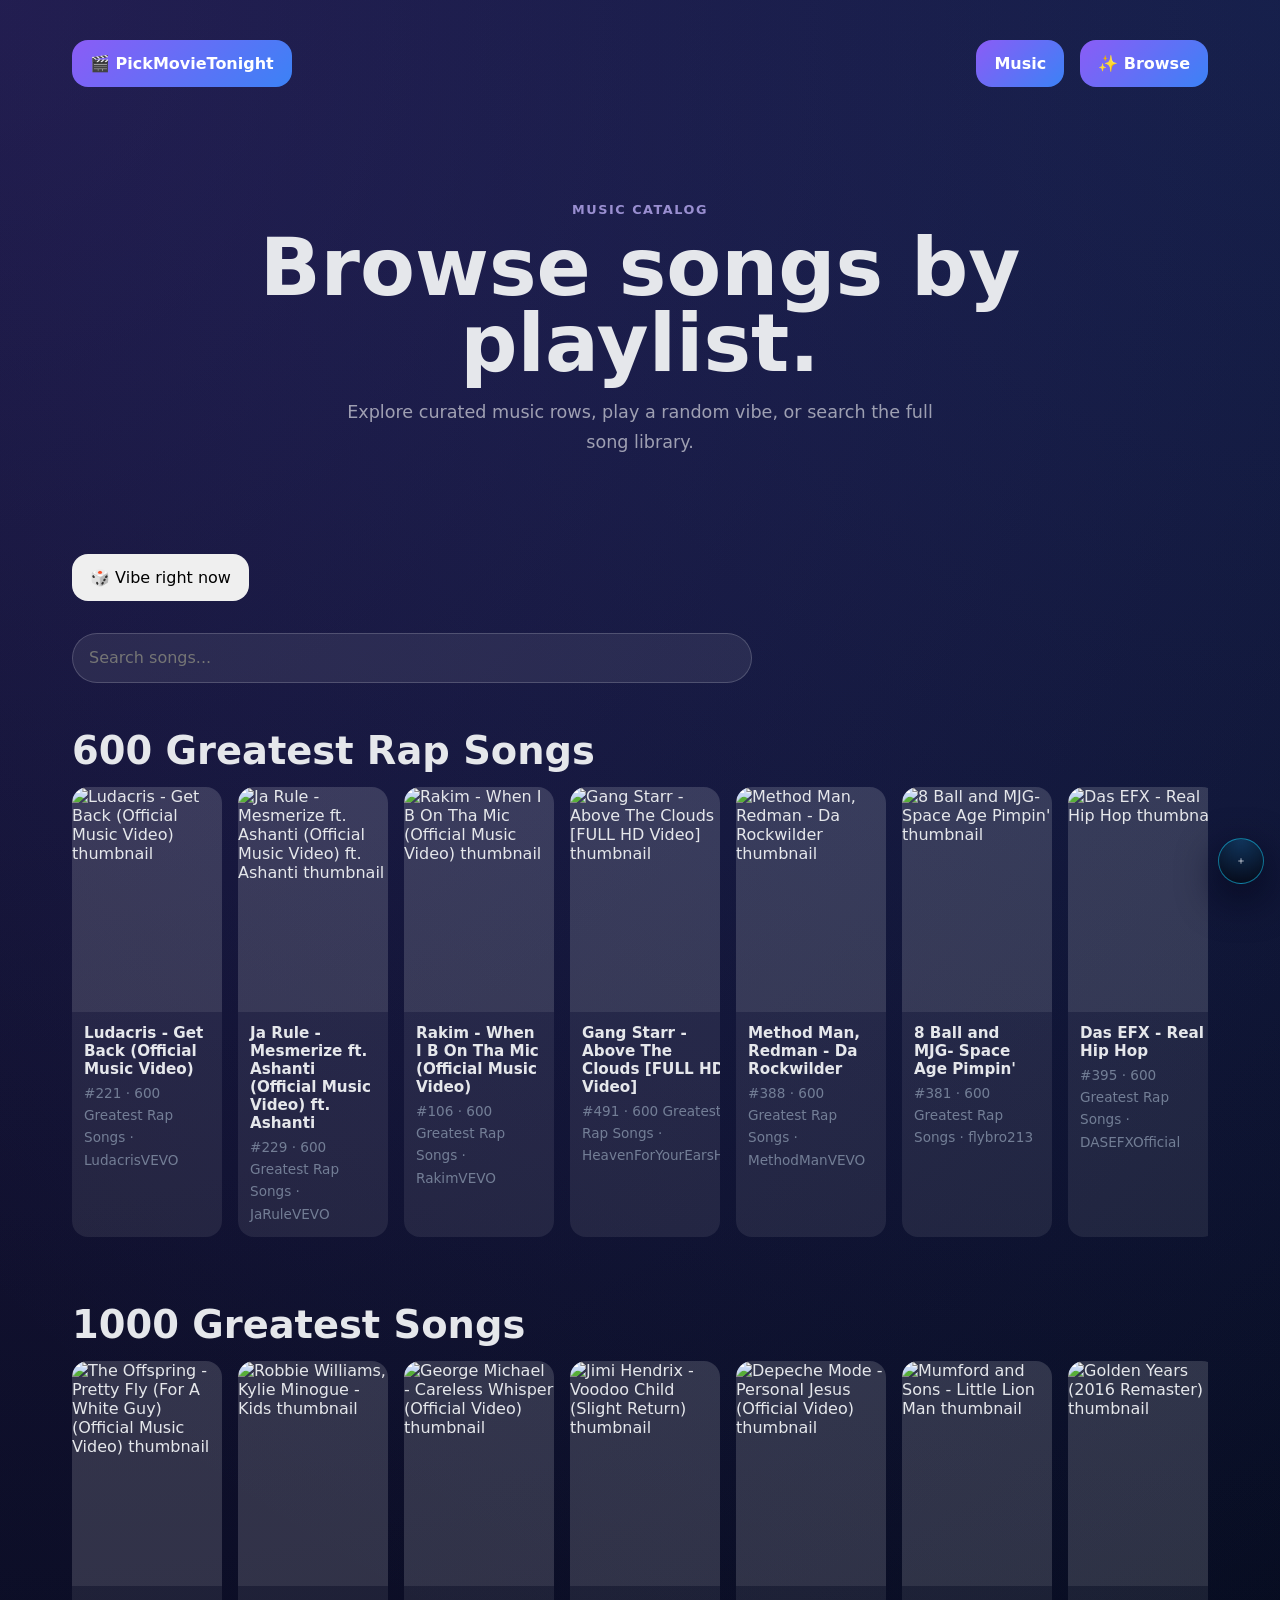
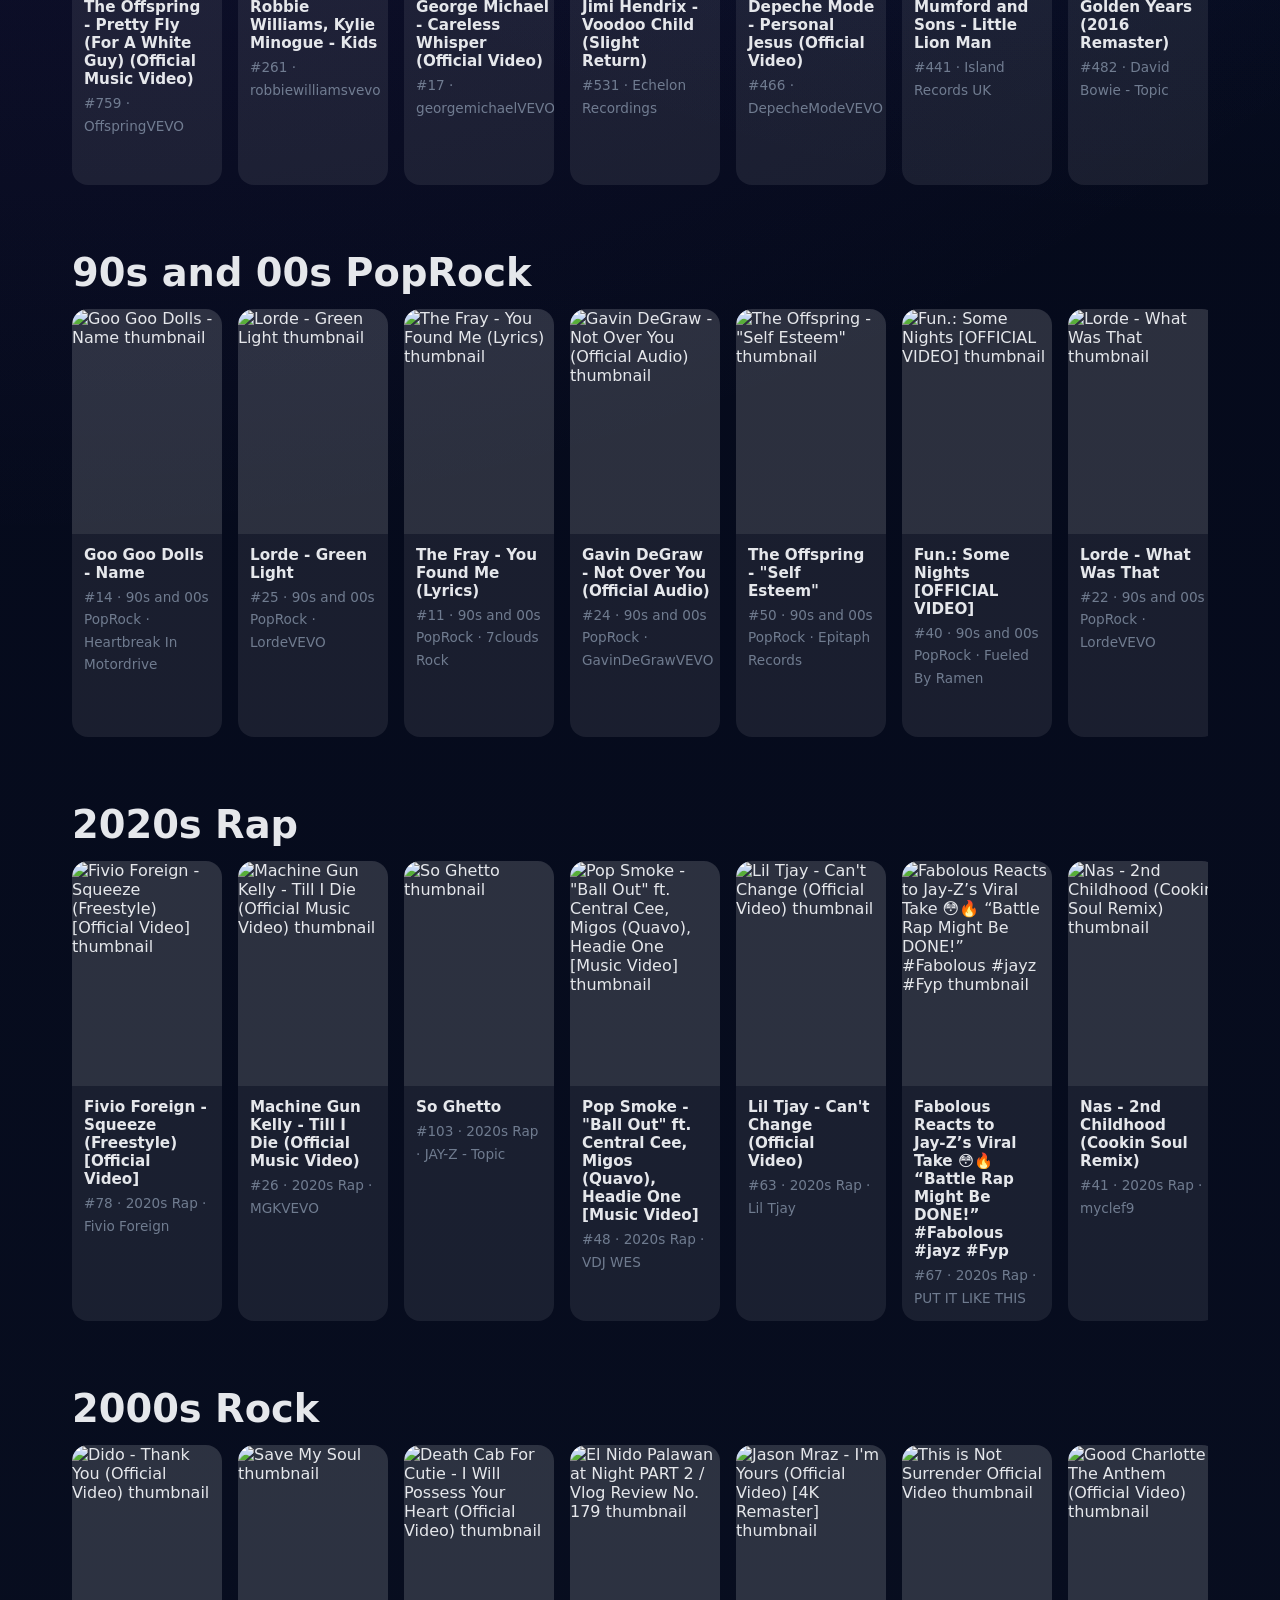
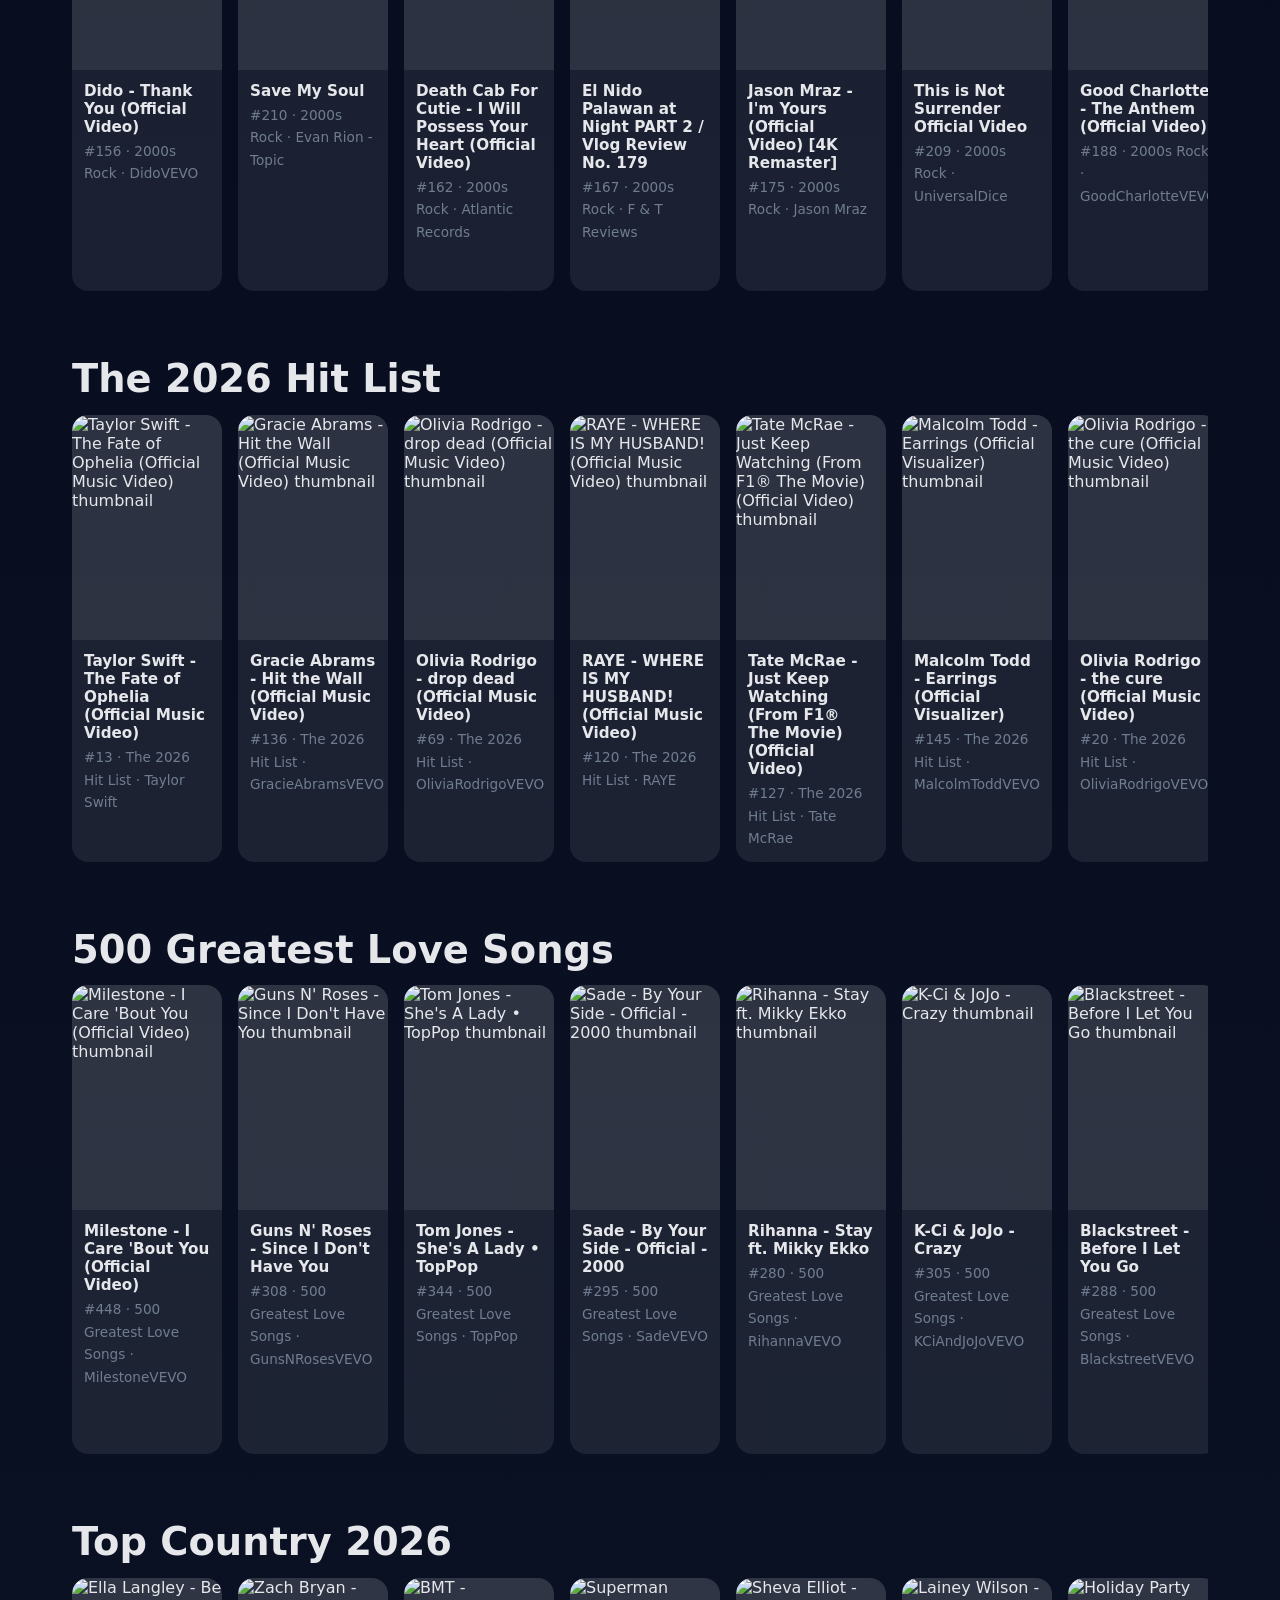
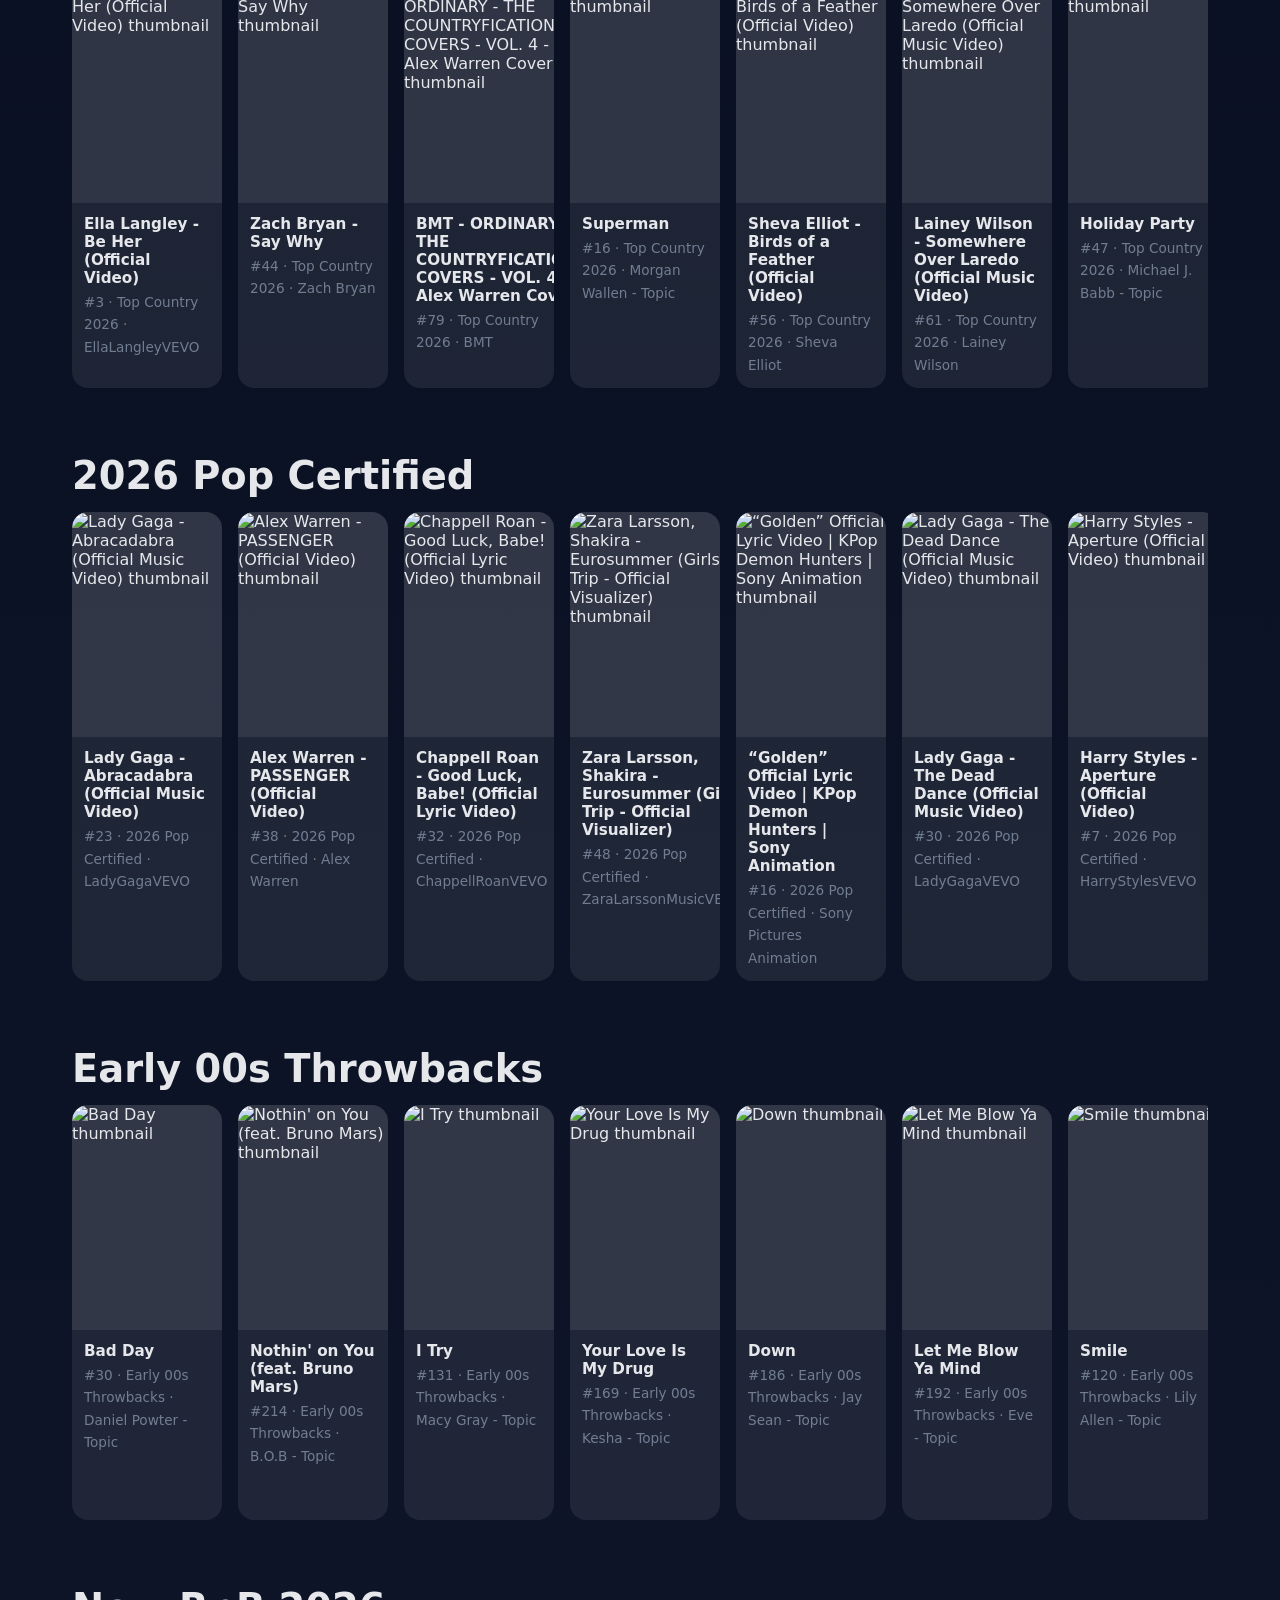
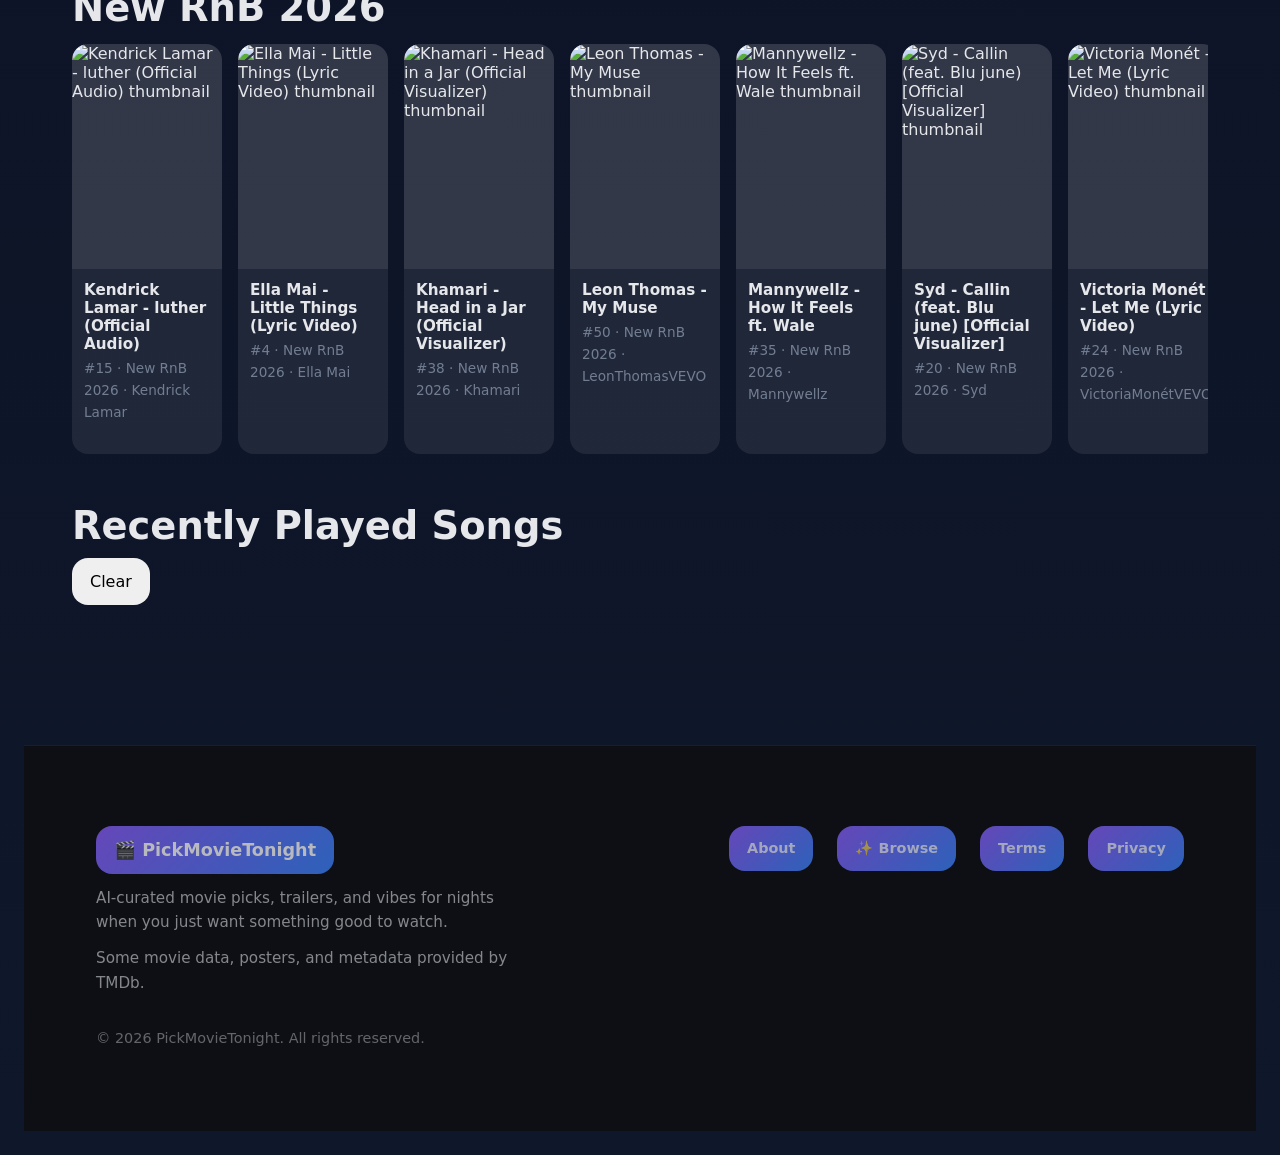
==== music/index.html @ 55b5efe6 "Add music navigation and recently played history" ====
<!DOCTYPE html>
<html lang="en">

<head>
    <!-- Google tag (gtag.js) -->
    <script async src="https://www.googletagmanager.com/gtag/js?id=G-D3JFX3KLMN"></script>
    <script>
        window.dataLayer = window.dataLayer || [];
        function gtag() { dataLayer.push(arguments); }
        gtag('js', new Date());

        gtag('config', 'G-D3JFX3KLMN');
    </script>

    <meta charset="UTF-8" />
    <meta name="viewport" content="width=device-width, initial-scale=1.0" />

    <title>Browse Songs — Pick Music Now</title>

    <meta name="description"
        content="Browse song recommendations by ranking group. Explore all-time great songs with YouTube thumbnails and instant playback.">
    <meta name="robots" content="index, follow">
    <meta name="theme-color" content="#111111">

    <link rel="stylesheet" href="theme.css?v=1.0.0">
    <link rel="stylesheet" href="browse.css?v=1.0.0">
</head>

<body class="browse-page">
    <header class="site-header">
        <a class="site-logo" href="/">🎬 PickMovieTonight</a>

        <nav class="site-nav" aria-label="Main navigation">
            <a href="/music/">Music</a>
            <a href="/browse.html" aria-current="page">✨ Browse</a>
        </nav>
    </header>

    <main>
        <section class="browse-hero">
            <p class="eyebrow">Music Catalog</p>
            <h1>Browse songs by playlist.</h1>
            <p class="hero-copy">
                Explore curated music rows, play a random vibe, or search the full song library.
            </p>
        </section>

        <section class="browse-actions">
            <button id="vibeButton" class="vibe-button" type="button">
                🎲 Vibe right now
            </button>
        </section>

        <section class="browse-search" aria-label="Search songs">
            <input type="search" id="songSearch" placeholder="Search songs..." autocomplete="off">
        </section>

        <section id="playlistSections"></section>

        <section class="song-history-section">
            <div class="section-heading">
                <h2>Recently Played Songs</h2>
                <button id="clearSongHistoryBtn" type="button">Clear</button>
            </div>

            <div id="songHistoryRow" class="song-row"></div>
        </section>

    </main>

    <footer class="site-footer">
        <div class="footer-inner">

            <div class="footer-brand">
                <a href="/" class="footer-logo">🎬 PickMovieTonight</a>

                <p class="footer-description">
                    AI-curated movie picks, trailers, and vibes for nights when
                    you just want something good to watch.
                </p>

                <p class="tmdb-attribution">
                    Some movie data, posters, and metadata provided by TMDb.
                </p>
            </div>

            <nav class="footer-nav" aria-label="Footer navigation">
                <a href="/about.html">About</a>
                <a href="/browse.html">✨ Browse</a>
                <a href="/terms.html">Terms</a>
                <a href="/privacy.html">Privacy</a>
            </nav>

            <div class="footer-meta">
                <p>&copy; 2026 PickMovieTonight. All rights reserved.</p>
            </div>

        </div>
    </footer>

    <div id="media-modal" class="media-modal" aria-hidden="true">
        <div class="media-modal-backdrop"></div>

        <div class="media-modal-dialog" role="dialog" aria-modal="true" aria-labelledby="media-modal-title">
            <button id="media-modal-close" class="media-modal-close" type="button" aria-label="Close media">
                ✕
            </button>

            <h3 id="media-modal-title" class="media-modal-title">
                <span id="media-modal-title-text">Media</span>
                <span id="media-eq" class="media-eq" aria-hidden="true">
                    <span></span>
                    <span></span>
                    <span></span>
                </span>
            </h3>

            <div class="media-modal-body">
                <iframe id="media-modal-iframe" src="" title="Media player" frameborder="0"
                    allow="accelerometer; autoplay; clipboard-write; encrypted-media; gyroscope; picture-in-picture; web-share"
                    allowfullscreen>
                </iframe>
            </div>
        </div>
    </div>

    <script src="items.js?v=1.0.0" defer></script>
    <script src="music.js?v=1.0.0" defer></script>
    <script src="browse.js?v=1.0.0" defer></script>
    <script src="pr-mini-player-yt.js?v=1.0.0" defer></script>
</body>

</html>
---- music/theme.css ----
:root {
    --bg-1: #020617;
    --bg-2: #0f172a;
    --panel: rgba(15, 23, 42, 0.82);
    --panel-2: rgba(30, 41, 59, 0.72);
    --text: #e5e7eb;
    --muted: #94a3b8;
    --line: rgba(255, 255, 255, 0.08);
    --accent: #8b5cf6;
    --accent-2: #3b82f6;
    --good: #22c55e;
    --shadow: 0 24px 70px rgba(0, 0, 0, 0.35);
}

* {
    box-sizing: border-box;
}

body {
    margin: 0;
    min-height: 100vh;
    font-family: Inter, system-ui, -apple-system, BlinkMacSystemFont, "Segoe UI", sans-serif;
    color: var(--text);
    background:
        radial-gradient(circle at top left, rgba(139, 92, 246, 0.22), transparent 28%),
        radial-gradient(circle at top right, rgba(59, 130, 246, 0.16), transparent 24%),
        linear-gradient(180deg, var(--bg-1) 0%, var(--bg-2) 100%);
    display: flex;
    align-items: center;
    justify-content: center;
    padding: 24px;
}

/* Accessible keyboard focus ring */
:focus-visible {
    outline: 3px solid #8b5cf6;
    outline-offset: 3px;
    border-radius: 12px;
}

/* Slightly stronger focus for buttons/interactive elements */
button:focus-visible,
a:focus-visible,
.choice-card:focus-visible {
    box-shadow:
        0 0 0 3px rgba(139, 92, 246, 0.35),
        0 0 0 6px rgba(59, 130, 246, 0.18);
}

.site-header {
    display: flex;
    align-items: center;
    justify-content: space-between;
    padding: 1rem clamp(1rem, 4vw, 3rem);
}

.site-header {
    width: 100%;
    display: flex;
    align-items: center;
    justify-content: space-between;
}

.site-logo {
    font-weight: 800;
    text-decoration: none;
}

.site-nav {
    display: flex;
    gap: 1rem;
}

.site-nav a {
    text-decoration: none;
}

@media (max-width: 640px) {

    .site-nav a[href="/"],
    .site-nav a[href="index.html"] {
        display: none;
    }

    .site-header {
        gap: 1rem;
    }

    .site-logo {
        font-size: 1rem;
    }

    .site-nav {
        gap: 0.75rem;
    }
}

.site-footer {
    padding: 2rem clamp(1rem, 4vw, 3rem);
    opacity: 0.7;
    font-size: 0.9rem;
}

.app {
    width: 100%;
    max-width: 980px;
    border-radius: 30px;
    overflow: hidden;
    background: var(--panel);
    border: 1px solid var(--line);
    backdrop-filter: blur(18px);
    box-shadow: var(--shadow);
}

.topbar {
    display: flex;
    align-items: center;
    justify-content: space-between;
    gap: 18px;
    padding: 18px 22px;
    border-bottom: 1px solid var(--line);
}

.brand {
    display: flex;
    align-items: center;
    gap: 12px;
}

.logo {
    width: 42px;
    height: 42px;
    border-radius: 14px;
    display: grid;
    place-items: center;
    background: linear-gradient(135deg, var(--accent), var(--accent-2));
    font-size: 20px;
}

.brand h1 {
    margin: 0;
    font-size: 1.1rem;
    line-height: 1.1;
}

.brand p {
    margin: 4px 0 0;
    color: var(--muted);
    font-size: 0.9rem;
}

.progress-wrap {
    width: 320px;
    max-width: 100%;
}

.progress-meta {
    display: flex;
    justify-content: space-between;
    gap: 12px;
    font-size: 0.86rem;
    color: var(--muted);
    margin-bottom: 8px;
}

.progress {
    height: 10px;
    border-radius: 999px;
    background: rgba(255, 255, 255, 0.07);
    overflow: hidden;
}

.progress-bar {
    height: 100%;
    width: 0%;
    background: linear-gradient(90deg, var(--accent), var(--accent-2));
    transition: width 180ms ease;
}

.content {
    padding: 28px 22px 24px;
}

.screen {
    display: none;
}

.screen.active {
    display: block;
}

.eyebrow {
    font-size: 0.76rem;
    letter-spacing: 0.12em;
    text-transform: uppercase;
    color: #c4b5fd;
    font-weight: 800;
    margin-bottom: 10px;
}

h2 {
    margin: 0 0 12px;
    font-size: clamp(1.75rem, 3vw, 2.8rem);
    line-height: 1.04;
}

.lead {
    margin: 0;
    max-width: 58ch;
    color: var(--muted);
    line-height: 1.65;
    font-size: 1rem;
}

.actions,
.question-actions,
.result-actions {
    display: flex;
    flex-wrap: wrap;
    gap: 12px;
    margin-top: 24px;
}

button {
    font: inherit;
    border: 0;
    border-radius: 16px;
    padding: 14px 18px;
    cursor: pointer;
    transition: transform 0.14s ease, opacity 0.14s ease, background 0.14s ease;
}

button:hover {
    transform: translateY(-1px);
}

button:active {
    transform: translateY(0);
}

.btn-primary {
    background: linear-gradient(135deg, var(--accent), var(--accent-2));
    color: white;
    font-weight: 800;
}

.btn-secondary {
    background: rgba(255, 255, 255, 0.06);
    color: var(--text);
    border: 1px solid var(--line);
}

.question-shell,
.result-card,
.backup-panel,
.mini-card {
    background: linear-gradient(180deg, rgba(255, 255, 255, 0.045), rgba(255, 255, 255, 0.025));
    border: 1px solid var(--line);
    border-radius: 26px;
}

.question-shell {
    padding: 22px;
}

.question-meta {
    color: var(--muted);
    font-size: 0.92rem;
    margin-bottom: 8px;
}

.question-title {
    margin: 0 0 18px;
    font-size: clamp(1.55rem, 2.8vw, 2.2rem);
    line-height: 1.12;
    max-width: 16ch;
}

.choice-grid {
    display: grid;
    grid-template-columns: repeat(2, minmax(0, 1fr));
    gap: 16px;
}

.choice-card {
    min-height: 240px;
    padding: 22px;
    border-radius: 24px;
    border: 1px solid rgba(255, 255, 255, 0.08);
    background: linear-gradient(180deg, rgba(255, 255, 255, 0.055), rgba(255, 255, 255, 0.025));
    color: var(--text);
    text-align: left;
    position: relative;
    overflow: hidden;
}

.choice-card::before {
    content: "";
    position: absolute;
    inset: 0;
    opacity: 0;
    transition: opacity 160ms ease;
    background: linear-gradient(135deg, rgba(139, 92, 246, 0.14), rgba(59, 130, 246, 0.08));
}

.choice-card:hover::before {
    opacity: 1;
}

.choice-card>* {
    position: relative;
    z-index: 1;
}

.choice-label {
    font-size: 0.84rem;
    text-transform: uppercase;
    letter-spacing: 0.12em;
    color: #cbd5e1;
    margin-bottom: 16px;
    font-weight: 800;
}

.choice-title {
    font-size: clamp(1.35rem, 2.4vw, 1.95rem);
    line-height: 1.05;
    margin: 0 0 12px;
    max-width: 12ch;
}

.choice-text {
    color: var(--muted);
    line-height: 1.6;
    margin: 0;
    max-width: 28ch;
}

.choice-hint {
    margin-top: 18px;
    display: inline-flex;
    padding: 8px 11px;
    border-radius: 999px;
    background: rgba(255, 255, 255, 0.06);
    color: #dbeafe;
    border: 1px solid rgba(255, 255, 255, 0.08);
    font-size: 0.86rem;
}

.result-layout {
    display: grid;
    grid-template-columns: 1.3fr 0.7fr;
    gap: 18px;
    margin-top: 20px;
}

.result-card {
    padding: 22px;
}

.result-kicker {
    color: #86efac;
    font-size: 0.78rem;
    font-weight: 800;
    text-transform: uppercase;
    letter-spacing: 0.12em;
    margin-bottom: 8px;
}

.result-title {
    margin: 0 0 10px;
    font-size: clamp(1.8rem, 3.3vw, 2.7rem);
    line-height: 1.04;
}

.pills,
.why-list {
    display: flex;
    flex-wrap: wrap;
    gap: 10px;
}

.pill {
    display: inline-flex;
    align-items: center;
    padding: 9px 12px;
    border-radius: 999px;
    border: 1px solid var(--line);
    background: rgba(255, 255, 255, 0.055);
    color: var(--text);
    font-size: 0.9rem;
}

.result-description {
    margin: 16px 0 0;
    color: var(--muted);
    line-height: 1.65;
}

.section-title {
    margin: 18px 0 10px;
    font-size: 0.98rem;
}

.why-item {
    display: inline-flex;
    align-items: center;
    padding: 8px 11px;
    border-radius: 12px;
    background: rgba(34, 197, 94, 0.08);
    border: 1px solid rgba(34, 197, 94, 0.24);
    color: #bbf7d0;
    font-size: 0.9rem;
}

.backup-panel {
    padding: 18px;
}

.backup-list {
    display: grid;
    gap: 12px;
}

.mini-card {
    padding: 14px 14px 13px;
}

.mini-card h4 {
    margin: 0 0 6px;
    font-size: 1rem;
}

.mini-card p {
    margin: 0;
    color: var(--muted);
    line-height: 1.55;
    font-size: 0.92rem;
}

.small-note {
    margin-top: 12px;
    color: var(--muted);
    font-size: 0.9rem;
    line-height: 1.55;
}

.reveal {
    display: grid;
    place-items: center;
    min-height: 320px;
    text-align: center;
}

.reveal-card {
    width: 100%;
    max-width: 540px;
    padding: 34px 24px;
    border-radius: 28px;
    border: 1px solid var(--line);
    background: linear-gradient(180deg, rgba(255, 255, 255, 0.05), rgba(255, 255, 255, 0.025));
}

.spinner {
    width: 58px;
    height: 58px;
    border-radius: 50%;
    margin: 0 auto 20px;
    border: 4px solid rgba(255, 255, 255, 0.08);
    border-top-color: #c4b5fd;
    animation: spin 0.9s linear infinite;
}

@keyframes spin {
    to {
        transform: rotate(360deg);
    }
}

@media (max-width: 820px) {
    .topbar {
        flex-direction: column;
        align-items: stretch;
    }

    .choice-grid,
    .result-layout {
        grid-template-columns: 1fr;
    }

    .choice-card {
        min-height: 200px;
    }
}

.media-modal {
    position: fixed;
    inset: 0;
    display: none;
    z-index: 9999;
}

.media-modal.is-open {
    display: block;
}

.media-modal-backdrop {
    position: absolute;
    inset: 0;
    background: rgba(0, 0, 0, 0.78);
    backdrop-filter: blur(3px);
}

.media-modal-dialog {
    position: relative;
    width: min(960px, calc(100vw - 32px));
    margin: 5vh auto 0;
    z-index: 2;
}

.media-modal-body {
    position: relative;
    width: 100%;
    aspect-ratio: 16 / 9;
    background: #000;
    border-radius: 18px;
    overflow: hidden;
    box-shadow: 0 20px 60px rgba(0, 0, 0, 0.45);
}

.media-modal-body iframe {
    width: 100%;
    height: 100%;
    display: block;
}

.media-modal-close {
    position: absolute;
    top: -14px;
    right: -14px;
    width: 42px;
    height: 42px;

    display: flex;
    align-items: center;
    justify-content: center;

    border: 0;
    border-radius: 999px;
    background: #fff;
    color: #111;

    font-size: 16px;
    font-weight: 600;
    line-height: 1;

    cursor: pointer;
    z-index: 3;

    box-shadow: 0 8px 24px rgba(0, 0, 0, 0.25);
}

.media-modal-close:hover {
    transform: scale(1.05);
}

body.modal-open {
    overflow: hidden;
}

#watch-trailer-btn,
#listen-score-btn {
    border: 0;
    border-radius: 999px;
    padding: 10px 16px;
    cursor: pointer;
    font-weight: 600;
}

.media-modal-title {
    color: white;
    margin: 0 0 12px 0;
    display: flex;
    align-items: center;
    gap: 10px;
}

.media-eq {
    display: none;
    align-items: end;
    gap: 3px;
    height: 16px;
}

.media-eq span {
    display: block;
    width: 4px;
    border-radius: 999px;
    background: #fff;
    transform-origin: bottom;
    animation: eqBounce 0.9s infinite ease-in-out;
}

.media-eq span:nth-child(1) {
    height: 8px;
    animation-delay: 0s;
}

.media-eq span:nth-child(2) {
    height: 14px;
    animation-delay: 0.15s;
}

.media-eq span:nth-child(3) {
    height: 10px;
    animation-delay: 0.3s;
}

.media-eq.is-active {
    display: inline-flex;
}

@keyframes eqBounce {

    0%,
    100% {
        transform: scaleY(0.45);
        opacity: 0.7;
    }

    50% {
        transform: scaleY(1.1);
        opacity: 1;
    }
}

.media-modal-dialog.is-score {
    width: min(1200px, calc(100vw - 32px));
    margin-top: 4vh;
}

.media-modal-body.is-score {
    aspect-ratio: auto;
    height: min(78vh, 760px);
}


/* Trailer button */
.trailer-btn {
    position: relative;
    display: inline-flex;
    align-items: center;
    gap: 10px;

    padding: 14px 24px;
    border-radius: 14px;

    background: #ffffff;
    color: #111111;

    font-weight: 700;
    text-decoration: none;

    transition:
        transform 0.2s ease,
        box-shadow 0.2s ease,
        background 0.2s ease;

    box-shadow:
        0 0 0 rgba(255, 255, 255, 0),
        0 0 24px rgba(255, 255, 255, 0.08);

    overflow: hidden;
}

/* Soft glow pulse */
.trailer-btn::before {
    content: "";

    position: absolute;
    inset: -2px;

    border-radius: inherit;

    background: radial-gradient(circle,
            rgba(255, 255, 255, 0.28) 0%,
            rgba(255, 255, 255, 0.08) 45%,
            transparent 75%);

    opacity: 0.7;
    z-index: -1;

    animation: trailerGlow 3s ease-in-out infinite;
}

/* Gentle shimmer sweep */
.trailer-btn::after {
    content: "";

    position: absolute;
    top: 0;
    left: -120%;

    width: 60%;
    height: 100%;

    background: linear-gradient(120deg,
            transparent,
            rgba(255, 255, 255, 0.25),
            transparent);

    transform: skewX(-20deg);

    animation: trailerShimmer 4.5s infinite;
}

/* Hover interaction */
.trailer-btn:hover {
    transform: translateY(-2px) scale(1.02);

    box-shadow:
        0 0 18px rgba(255, 255, 255, 0.18),
        0 0 42px rgba(255, 255, 255, 0.10);
}

/* Keyboard accessibility */
.trailer-btn:focus-visible {
    outline: 2px solid rgba(255, 255, 255, 0.9);
    outline-offset: 4px;
}

@keyframes trailerGlow {

    0%,
    100% {
        opacity: 0.45;
        transform: scale(1);
    }

    50% {
        opacity: 0.9;
        transform: scale(1.03);
    }
}

@keyframes trailerShimmer {
    0% {
        left: -120%;
    }

    100% {
        left: 160%;
    }
}

/* Instant Pick button */
.instant-pick-btn {
    position: relative;
    overflow: hidden;

    transition:
        transform 0.2s ease,
        box-shadow 0.2s ease,
        background 0.2s ease;

    box-shadow:
        0 0 12px rgba(255, 255, 255, 0.04);
}

/* Very subtle shimmer */
.instant-pick-btn::after {
    content: "";

    position: absolute;
    top: 0;
    left: -140%;

    width: 50%;
    height: 100%;

    background: linear-gradient(120deg,
            transparent,
            rgba(255, 255, 255, 0.12),
            transparent);

    transform: skewX(-20deg);

    animation: instantPickShimmer 7s linear infinite;
}

/* Soft hover lift */
.instant-pick-btn:hover {
    transform: translateY(-1px);

    box-shadow:
        0 0 18px rgba(255, 255, 255, 0.08);
}

@keyframes instantPickShimmer {
    0% {
        left: -140%;
    }

    100% {
        left: 180%;
    }
}


/* =========
   ERROR PAGES
========= */


.card {
    width: 100%;
    max-width: 720px;
    border-radius: 30px;
    padding: 34px 28px;
    background: var(--panel);
    border: 1px solid var(--line);
    backdrop-filter: blur(18px);
    box-shadow: var(--shadow);
    text-align: center;
}

.logo {
    width: 58px;
    height: 58px;
    margin: 0 auto 18px;
    border-radius: 18px;
    display: grid;
    place-items: center;
    background: linear-gradient(135deg, var(--accent), var(--accent-2));
    font-size: 28px;
}

.eyebrow {
    font-size: 0.76rem;
    letter-spacing: 0.12em;
    text-transform: uppercase;
    color: #c4b5fd;
    font-weight: 800;
    margin-bottom: 10px;
}

h1 {
    margin: 0 0 12px;
    font-size: clamp(2rem, 5vw, 3.4rem);
    line-height: 1.04;
}

p {
    margin: 0 auto;
    max-width: 52ch;
    color: var(--muted);
    line-height: 1.65;
    font-size: 1rem;
}

.actions {
    margin-top: 24px;
}

a {
    display: inline-flex;
    align-items: center;
    justify-content: center;
    text-decoration: none;
    border-radius: 16px;
    padding: 14px 18px;
    background: linear-gradient(135deg, var(--accent), var(--accent-2));
    color: white;
    font-weight: 800;
    transition: transform 0.14s ease;
}

a:hover {
    transform: translateY(-1px);
}

/* =========================
   Home
========================= */

body.home-page {
    display: block;
}

body.home-page main {
    max-width: 1200px;
    margin: 0 auto;
}

body.home-page main {
    max-width: 1200px;
    margin: 0 auto;
    /* padding-top: clamp(2rem, 6vh, 5rem); */
}

.home-picks,
.media-history-section {
    width: min(100%, 1100px);
    margin: 2rem auto 0;
    padding: 0 1rem 3rem;
}

.home-picks-header {
    display: flex;
    align-items: end;
    justify-content: space-between;
    gap: 1rem;
    margin-bottom: 1rem;
}

.home-picks-header h2 {
    margin: 0.25rem 0;
}

.home-picks-header p {
    margin: 0;
    opacity: 0.75;
}

.section-link {
    white-space: nowrap;
    text-decoration: none;
    font-weight: 700;
}

.home-picks-row {
    display: grid;
    grid-template-columns: repeat(6, minmax(0, 1fr));
    gap: 1rem;
}

.home-picks-row {
    display: grid;
    grid-template-columns: repeat(6, minmax(0, 1fr));
    gap: 1rem;
    width: 100%;
}

.home-picks-row .item-card {
    max-width: 180px;
}

.home-picks-row .item-card img {
    aspect-ratio: 2 / 3;
    object-fit: cover;
}

.home-picks-row {
    justify-content: center;
}

@media (max-width: 900px) {
    .home-picks-row {
        grid-auto-flow: column;
        grid-auto-columns: minmax(150px, 180px);
        grid-template-columns: none;
        overflow-x: auto;
        padding-bottom: 0.75rem;
    }

    .home-picks-header {
        align-items: start;
        flex-direction: column;
    }
}

/* =========================
   Movie Posters
========================= */

.item-row,
.song-row {
    display: grid;
    grid-auto-flow: column;
    grid-auto-columns: minmax(150px, 190px);
    gap: 1rem;
    overflow-x: auto;
    overflow-y: hidden;
    padding-bottom: 0.75rem;
    scroll-snap-type: x mandatory;
    max-width: 100%;
}

small.item-card-source {
    color: black;
}

.section-heading {
    margin-bottom: 1rem;
}

.item-card-button {
    width: 100%;
}

.item-card img {
    width: 100%;
    height: auto;
    display: block;
}

/* =========================
   Top nav
========================= */

.site-header a {
    white-space: nowrap;
}

.site-header {
    display: flex;
    align-items: center;
    justify-content: space-between;
    gap: 0.75rem;
}

.site-logo,
.site-nav a {
    white-space: nowrap;
}

@media (max-width: 480px) {
    .site-header {
        gap: 0.5rem;
        padding-left: 1rem;
        padding-right: 1rem;
    }

    .site-logo {
        font-size: 0.95rem;
    }

    .site-nav {
        gap: 0.5rem;
    }

    .site-nav a {
        font-size: 0.9rem;
        padding-left: 0.5rem;
        padding-right: 0.825rem;
    }
}

/* =========================
   Footer
========================= */

.site-footer {
    margin-top: 5rem;
    border-top: 1px solid rgba(255, 255, 255, 0.08);
    background: #0d0d0d;
}

.footer-inner {
    max-width: 1200px;
    margin: 0 auto;
    padding: 3rem 1.5rem;
    display: flex;
    flex-wrap: wrap;
    gap: 2rem;
    justify-content: space-between;
    align-items: flex-start;
}

.footer-brand {
    max-width: 420px;
}

.footer-logo {
    display: inline-block;
    margin-bottom: 0.75rem;
    font-size: 1.1rem;
    font-weight: 700;
    color: #ffffff;
    text-decoration: none;
}

.footer-brand p {
    color: rgba(255, 255, 255, 0.7);
    line-height: 1.6;
    font-size: 0.95rem;
}

.footer-nav {
    display: flex;
    flex-wrap: wrap;
    gap: 1rem 1.5rem;
}

.footer-nav a {
    color: rgba(255, 255, 255, 0.82);
    text-decoration: none;
    transition: opacity 0.2s ease;
}

.footer-nav a:hover {
    opacity: 0.7;
}

.footer-meta p {
    color: rgba(255, 255, 255, 0.5);
    font-size: 0.9rem;
}

/* Mobile */
@media (max-width: 768px) {
    .footer-inner {
        flex-direction: column;
        align-items: flex-start;
    }

    .footer-nav {
        gap: 0.85rem 1.25rem;
    }
}

.tmdb-attribution {
    margin-top: 0.75rem;
    font-size: 0.82rem;
    color: rgba(255, 255, 255, 0.45);
}

/* =========================
   About Page
========================= */

body.about-page {
    display: block;
}

.about-hero {
    text-align: center;
    margin-bottom: 4rem;
}

.about-hero .eyebrow {
    margin-bottom: 0.75rem;
    color: rgba(255, 255, 255, 0.62);
    font-size: 0.85rem;
    text-transform: uppercase;
    letter-spacing: 0.14em;
}

.about-hero h1 {
    max-width: 760px;
    margin: 0 auto 1.25rem;
    font-size: clamp(2.3rem, 6vw, 4.5rem);
    line-height: 0.98;
    letter-spacing: -0.06em;
}

.hero-copy {
    max-width: 680px;
    margin: 0 auto;
    color: rgba(255, 255, 255, 0.72);
    font-size: 1.08rem;
    line-height: 1.7;
}

.about-section {
    margin-bottom: 3rem;
    padding: 2rem;
    border: 1px solid rgba(255, 255, 255, 0.08);
    border-radius: 24px;
    background: rgba(255, 255, 255, 0.035);
}

.about-section h2,
.about-cta h2 {
    margin-bottom: 1rem;
    font-size: clamp(1.5rem, 3vw, 2rem);
    letter-spacing: -0.03em;
}

.about-section p,
.about-cta p {
    color: rgba(255, 255, 255, 0.72);
    line-height: 1.75;
}

.about-section p+p {
    margin-top: 1rem;
}

.about-cta {
    margin: 4rem 0 1rem;
    padding: 2.5rem;
    text-align: center;
    border-radius: 28px;
    background:
        radial-gradient(circle at top left, rgba(255, 255, 255, 0.1), transparent 35%),
        rgba(255, 255, 255, 0.045);
    border: 1px solid rgba(255, 255, 255, 0.09);
}

.about-actions {
    margin-top: 1.75rem;
    display: flex;
    justify-content: center;
    gap: 1rem;
    flex-wrap: wrap;
}

.button-primary,
.button-secondary {
    display: inline-flex;
    align-items: center;
    justify-content: center;
    min-height: 44px;
    padding: 0 1.15rem;
    border-radius: 999px;
    font-weight: 700;
    text-decoration: none;
}

.button-primary {
    background: #ffffff;
    color: #111111;
}

.button-secondary {
    color: #ffffff;
    border: 1px solid rgba(255, 255, 255, 0.18);
    background: rgba(255, 255, 255, 0.06);
}

@media (max-width: 640px) {
    .about-main {
        padding-top: 3.5rem;
    }

    .about-section,
    .about-cta {
        padding: 1.5rem;
    }

    .about-actions {
        flex-direction: column;
    }

    .button-primary,
    .button-secondary {
        width: 100%;
    }
}

.about-main {
    max-width: 900px;
    margin: 0 auto;
    padding: 5rem 1.5rem 0;
}

.about-page {
    background:
        radial-gradient(circle at top, rgba(255, 255, 255, 0.06), transparent 35%),
        #111111;
    color: #ffffff;
}

/* =========================
   Terms Page
========================= */

.legal-page {
    min-height: 70vh;
    display: block;
    justify-content: center;
}

.legal-card {
    width: min(760px, 100%);
    margin: 0 auto;
    padding: 2rem;
    border-radius: 24px;
    background: rgba(255, 255, 255, 0.06);
    border: 1px solid rgba(255, 255, 255, 0.12);
}

.legal-card {
    width: min(760px, 100%);
    padding: 2rem;
    border-radius: 24px;
    background: rgba(255, 255, 255, 0.06);
    border: 1px solid rgba(255, 255, 255, 0.12);
}

.legal-card h1 {
    margin-bottom: 1rem;
}

.legal-card h2 {
    margin-top: 2rem;
}

.legal-card p {
    line-height: 1.7;
}
---- music/browse.css ----
*,
*::before,
*::after {
    box-sizing: border-box;
}

html,
body {
    width: 100%;
    max-width: 100%;
    overflow-x: hidden;
}

body {
    margin: 0;
}

main {
    width: 100%;
    overflow-x: hidden;
}

.browse-hero {
    padding: clamp(2rem, 7vw, 5rem) clamp(1rem, 4vw, 3rem);
    max-width: 900px;
}

.eyebrow {
    text-transform: uppercase;
    letter-spacing: 0.12em;
    font-size: 0.8rem;
    opacity: 0.75;
}

.browse-hero h1 {
    font-size: clamp(2.3rem, 7vw, 5rem);
    line-height: 0.95;
    margin: 0.5rem 0 1rem;
}

.hero-copy {
    max-width: 620px;
    font-size: 1.1rem;
    opacity: 0.8;
}

.browse-actions,
.song-history-section,
.browse-search {
    padding: 0 clamp(1rem, 4vw, 3rem) 2rem;
}

.browse-search input {
    width: min(100%, 680px);
    padding: 0.9rem 1rem;
    border-radius: 999px;
    border: 1px solid rgba(255, 255, 255, 0.18);
    background: rgba(255, 255, 255, 0.08);
    color: inherit;
    font: inherit;
}

.item-section {
    padding: 1rem clamp(1rem, 4vw, 3rem) 2.5rem;
}

.item-section h2 {
    margin-bottom: 1rem;
}

.item-card {
    scroll-snap-align: start;
    border-radius: 1rem;
    overflow: hidden;
    background: rgba(255, 255, 255, 0.08);
    min-height: 260px;
}

.item-card img {
    width: 100%;
    aspect-ratio: 2 / 3;
    object-fit: cover;
    display: block;
    background: rgba(255, 255, 255, 0.08);
}

.item-card-body {
    padding: 0.75rem;
}

.item-card h3 {
    font-size: 0.95rem;
    margin: 0 0 0.25rem;
}

.item-card p {
    margin: 0;
    font-size: 0.85rem;
    opacity: 0.7;
}

.browse-hero,
.browse-search,
.item-section,
.site-footer {
    width: 100%;
    max-width: 100%;
}

body.browse-page {
    display: block;
    min-height: 100vh;
}

body.browse-page main {
    width: 100%;
    max-width: none;
    margin: 0;
    padding: 0;
}

body.browse-page .site-header,
body.browse-page .browse-hero,
body.browse-page .browse-search,
body.browse-page .browse-actions,
body.browse-page .song-history-section,
body.browse-page .item-section,
body.browse-page .site-footer {
    width: 100%;
    max-width: none;
}

body.browse-page .browse-hero {
    max-width: 900px;
    margin: 0 auto;
    text-align: center;
    padding: clamp(3rem, 8vw, 6rem) clamp(1rem, 4vw, 3rem);
}

body.browse-page .hero-copy {
    margin-left: auto;
    margin-right: auto;
}

.item-card-button {
    width: 100%;
    height: 100%;
    display: block;
    border: 0;
    padding: 0;
    background: transparent;
    color: inherit;
    text-align: left;
    cursor: pointer;
}

.item-card-button:focus-visible {
    outline: 3px solid currentColor;
    outline-offset: 4px;
}

.item-card {
    display: flex;
    flex-direction: column;
}

.item-card-button {
    width: 100%;
    height: 100%;
    display: flex;
    flex-direction: column;
}

.item-card img {
    width: 100%;
    aspect-ratio: 2 / 3;
    object-fit: cover;
    display: block;
    flex-shrink: 0;
}
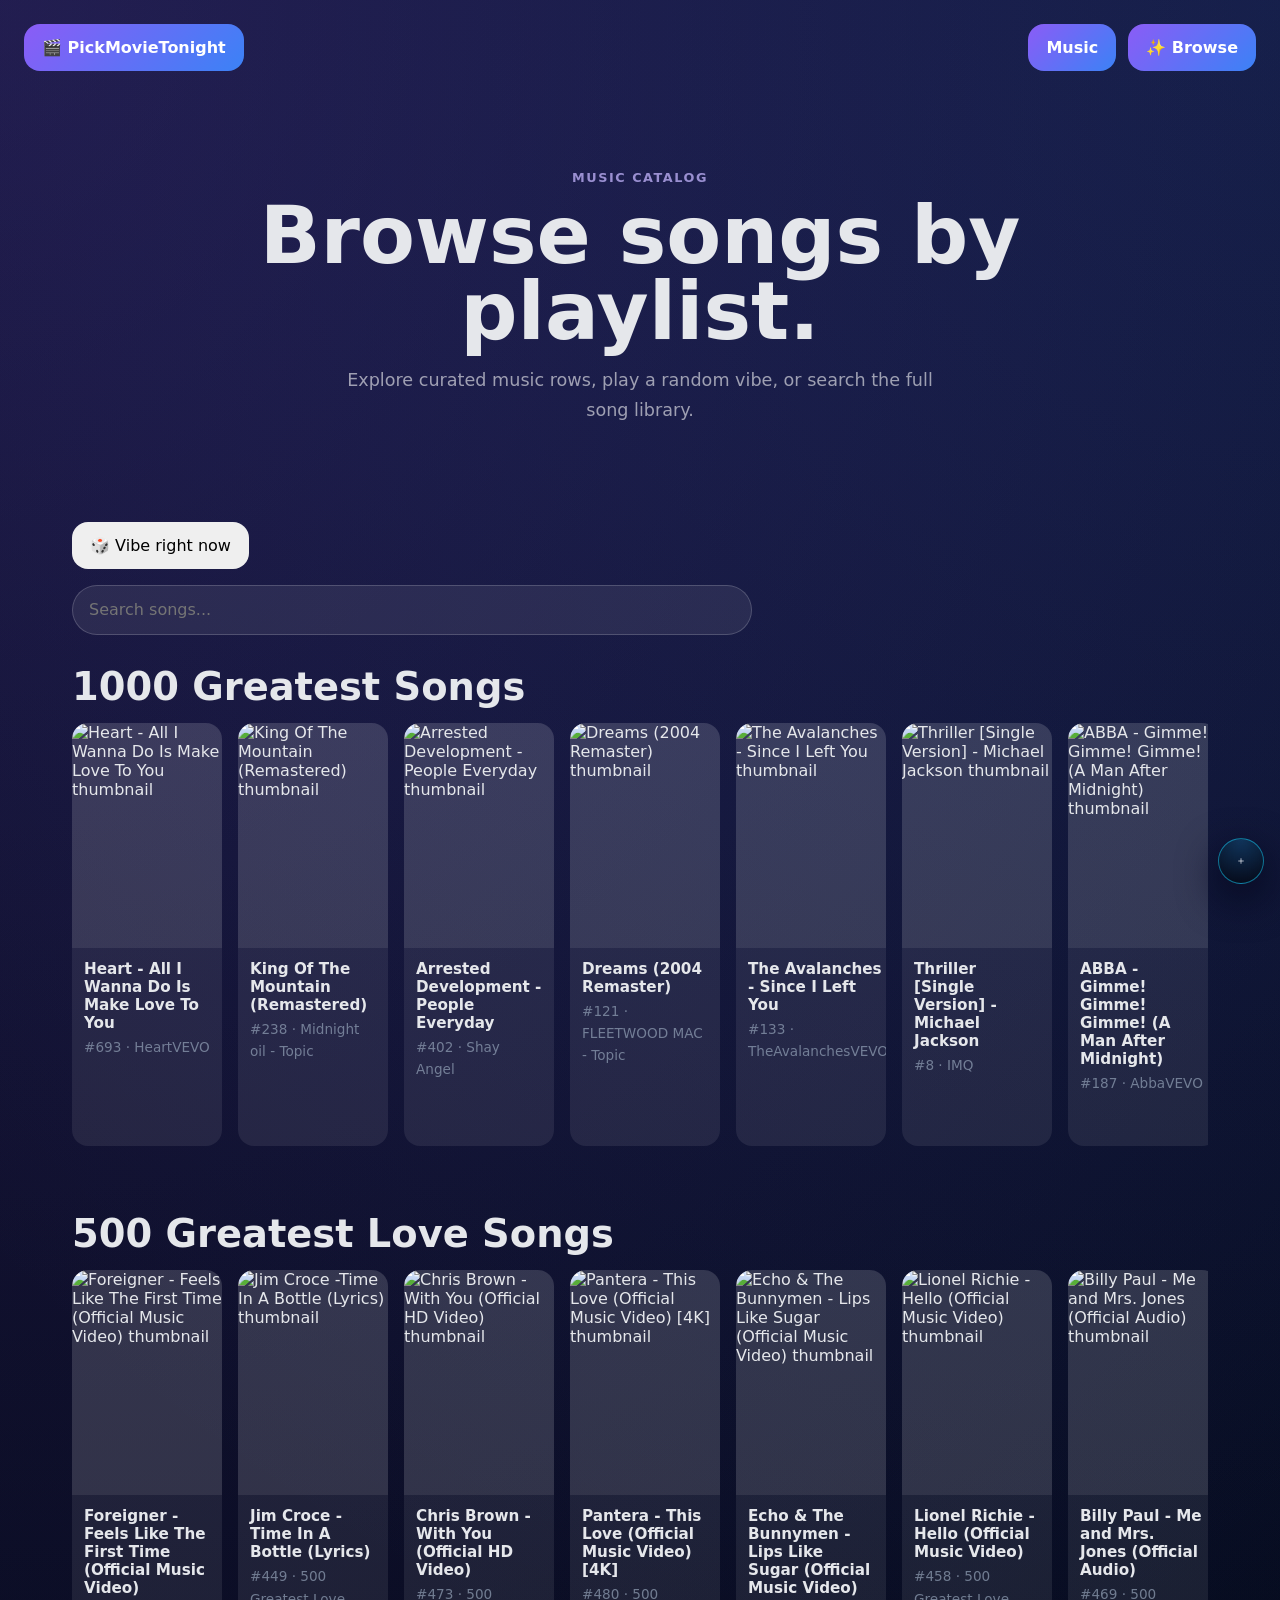
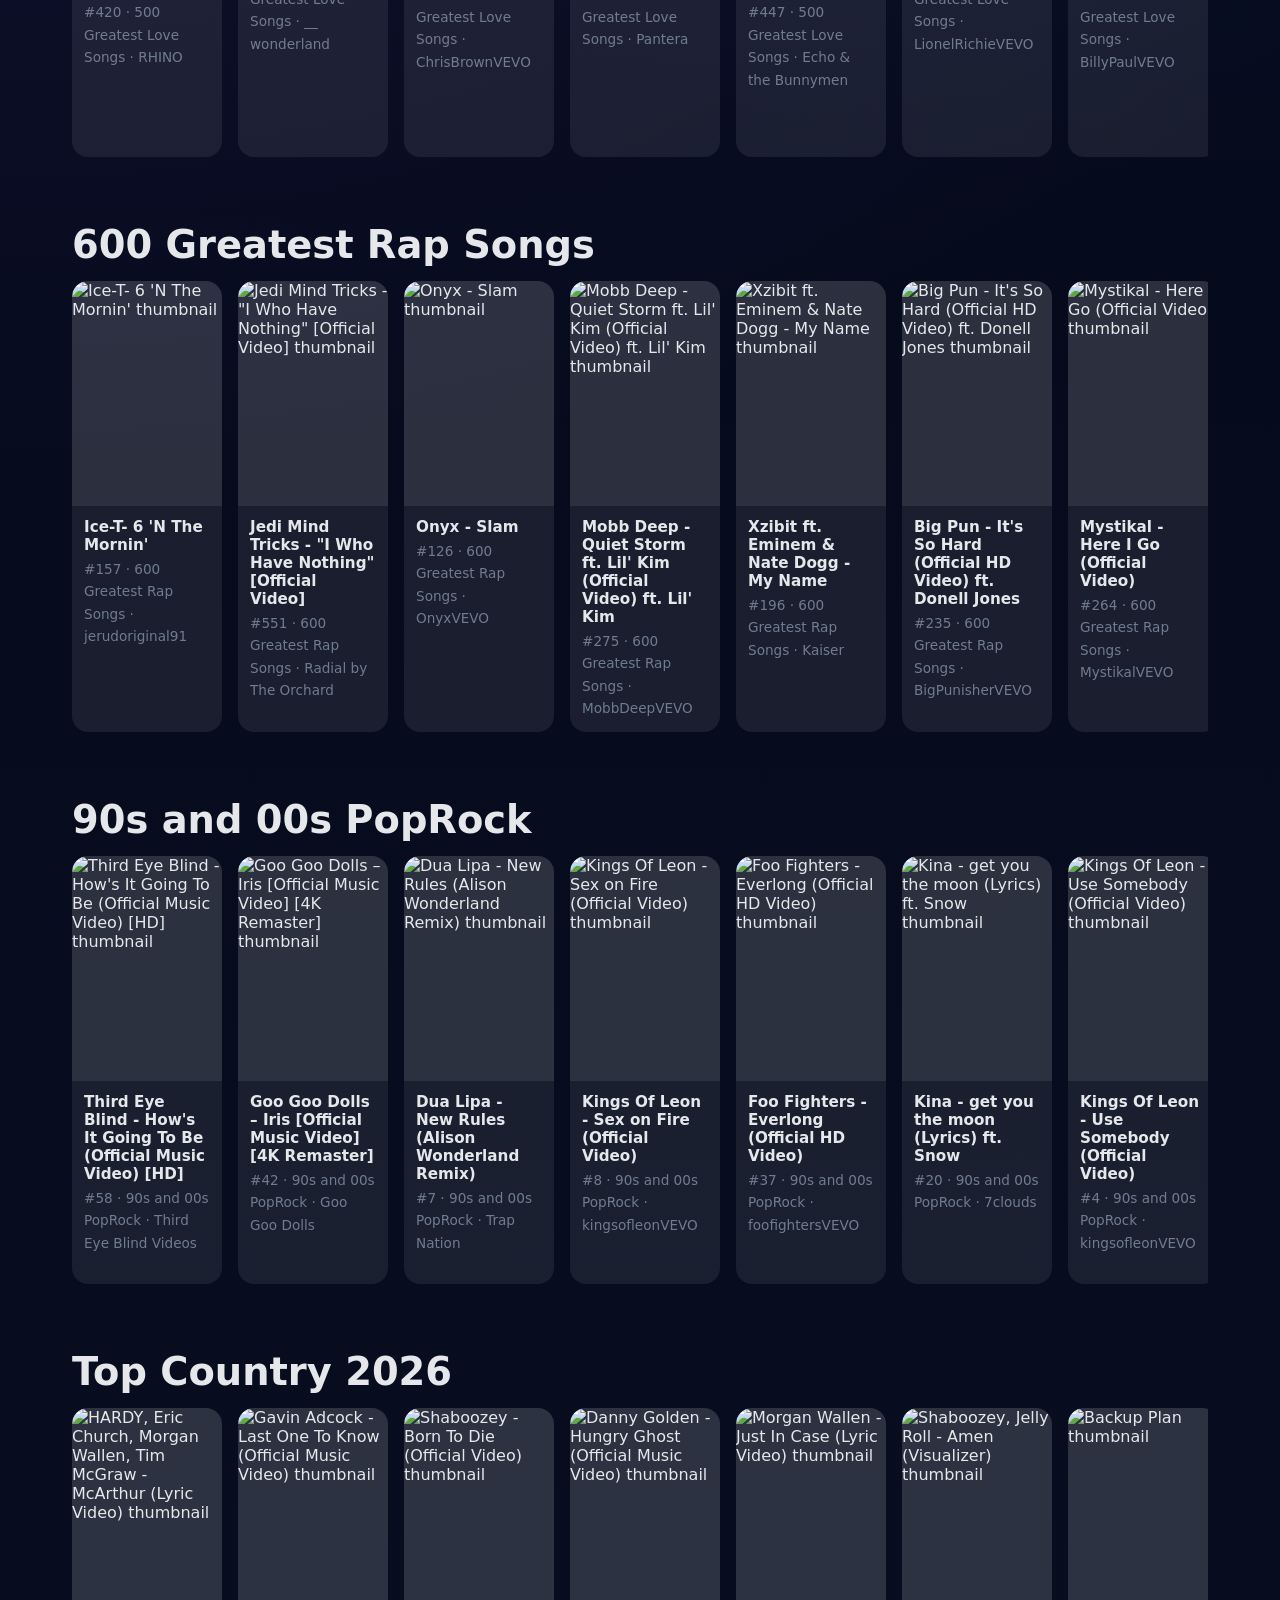
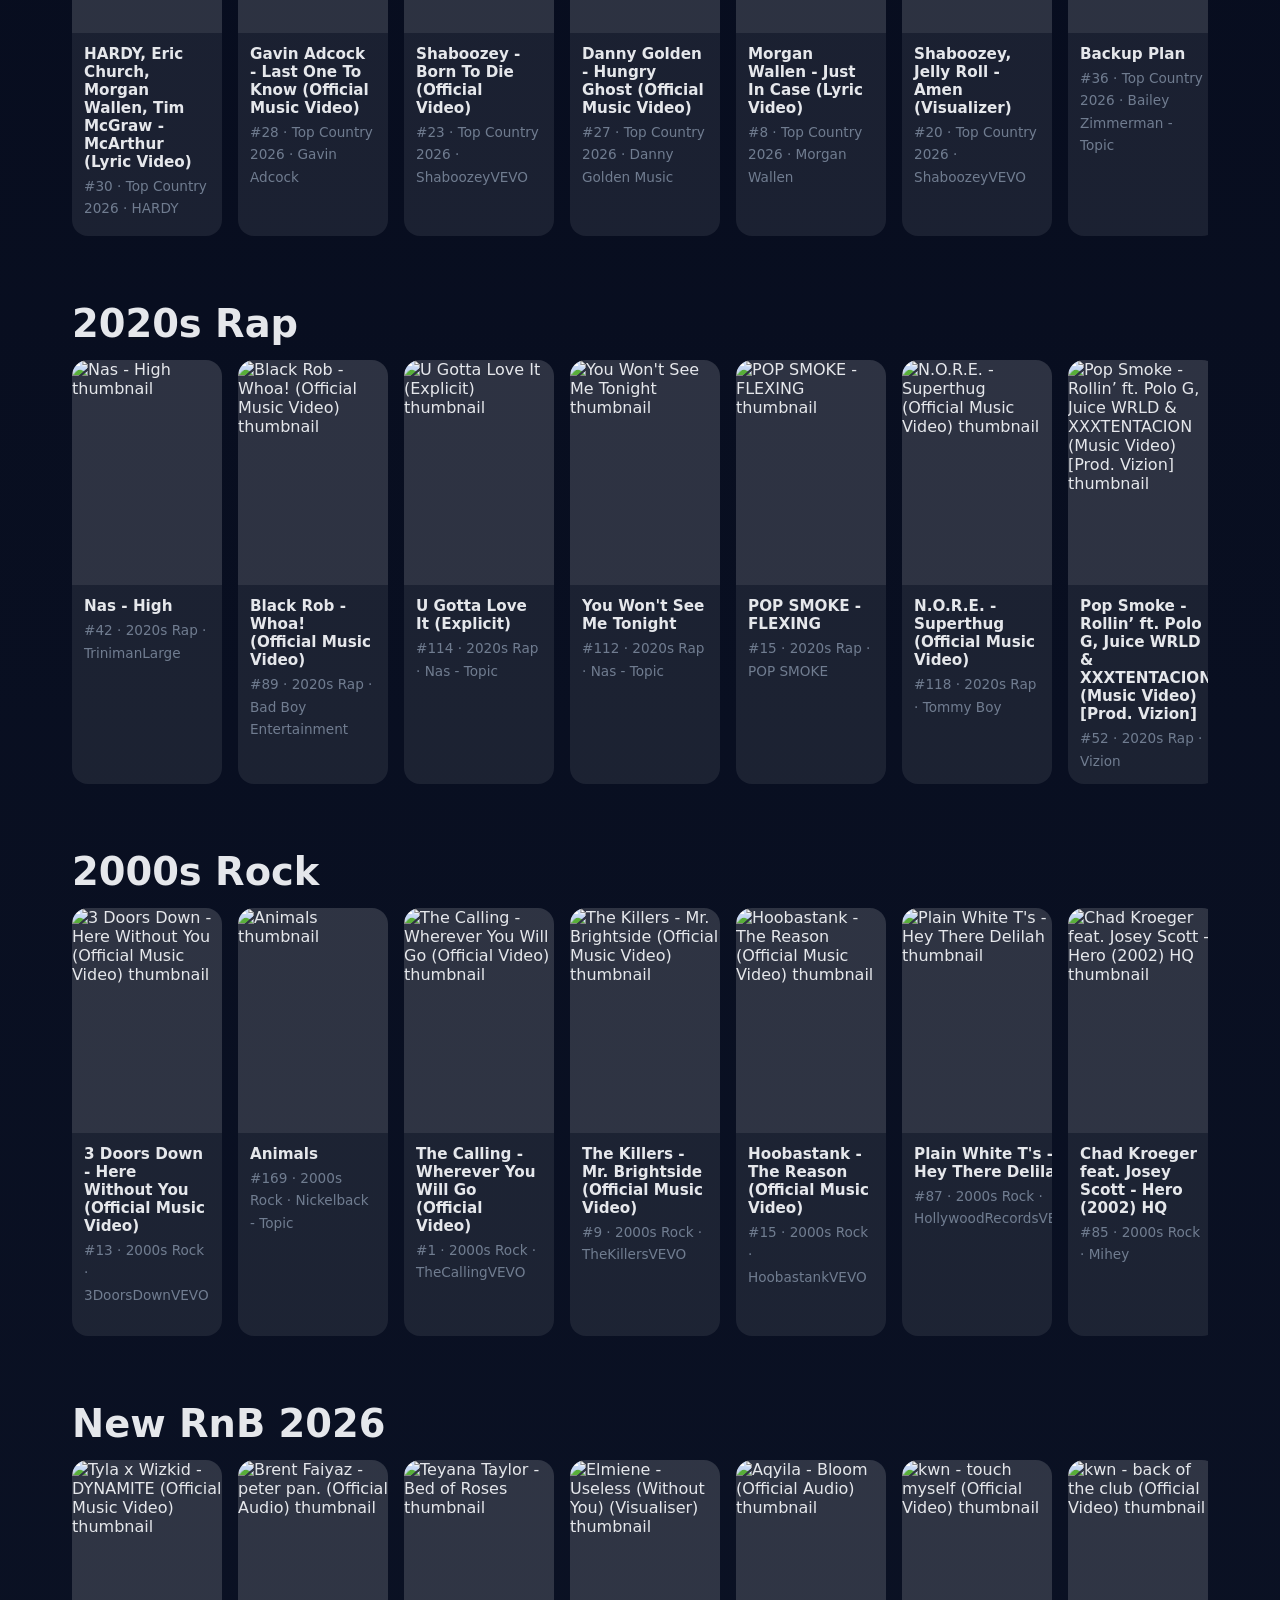
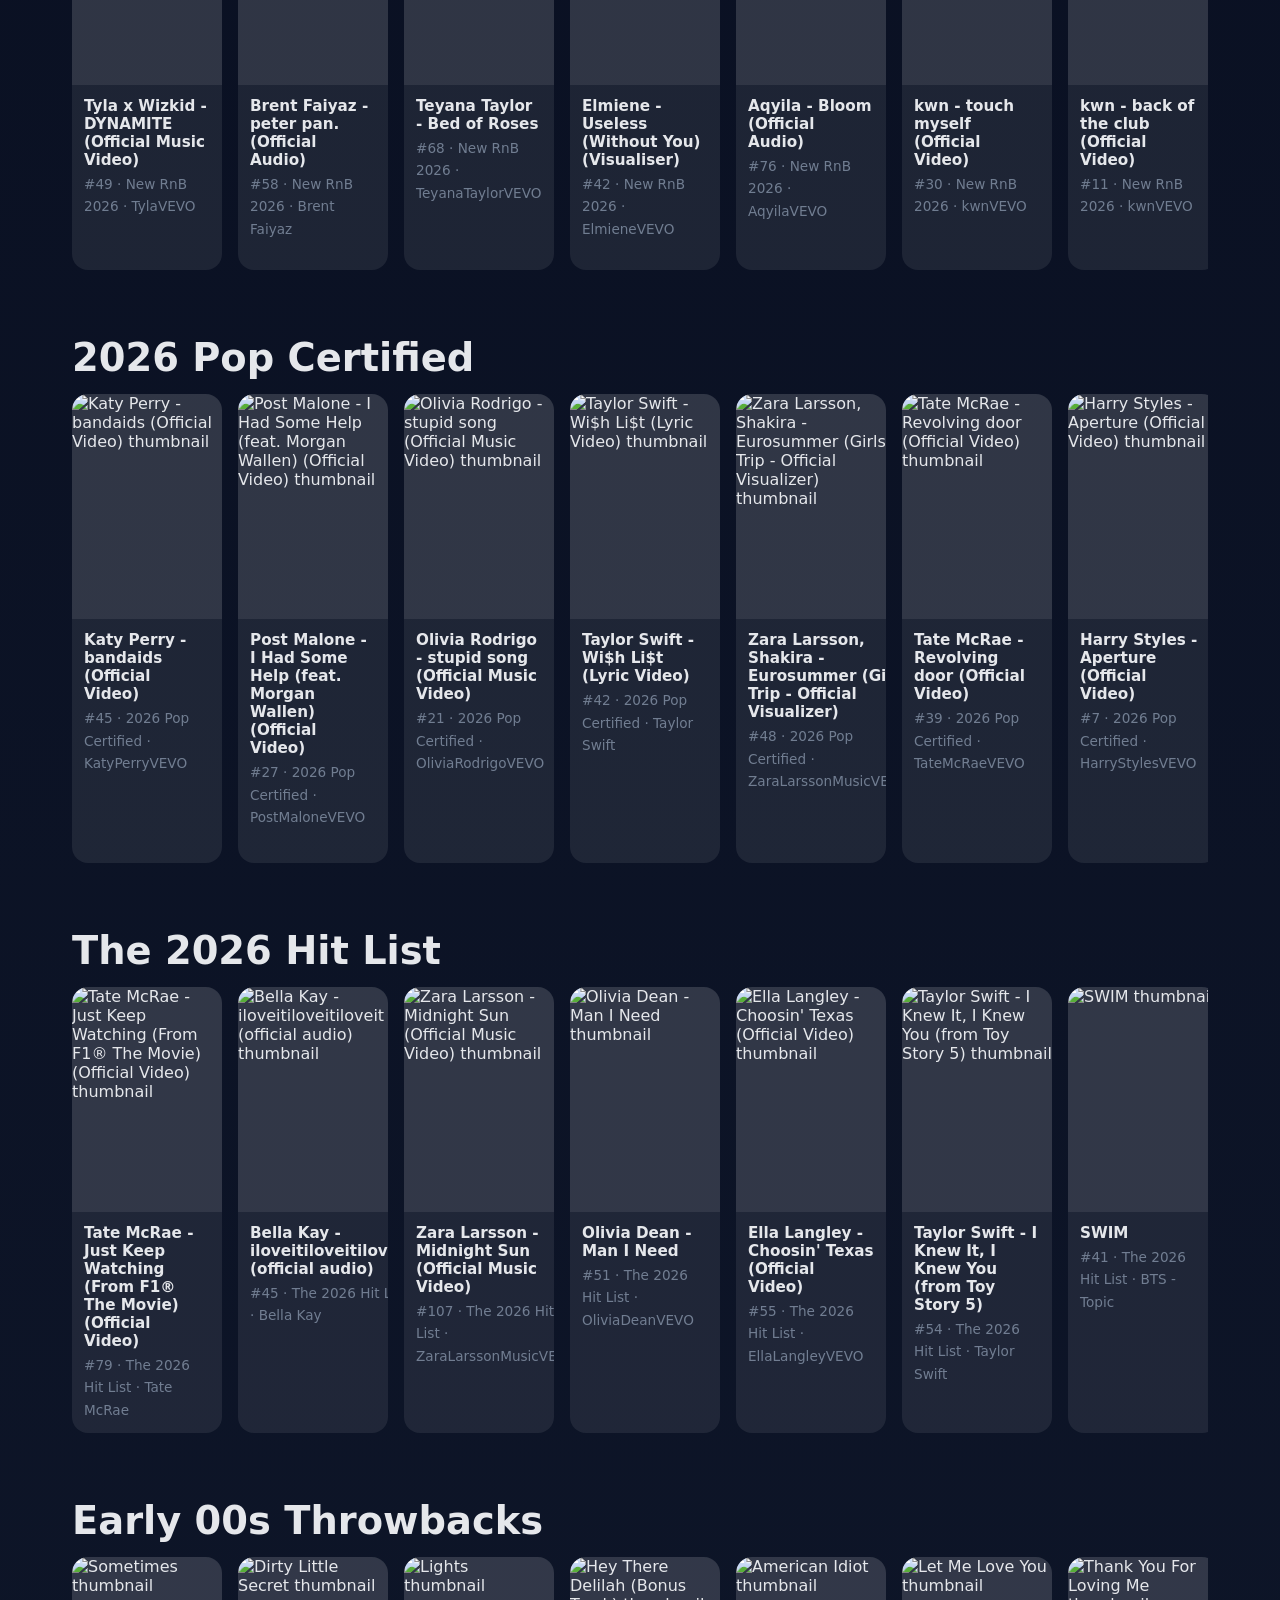
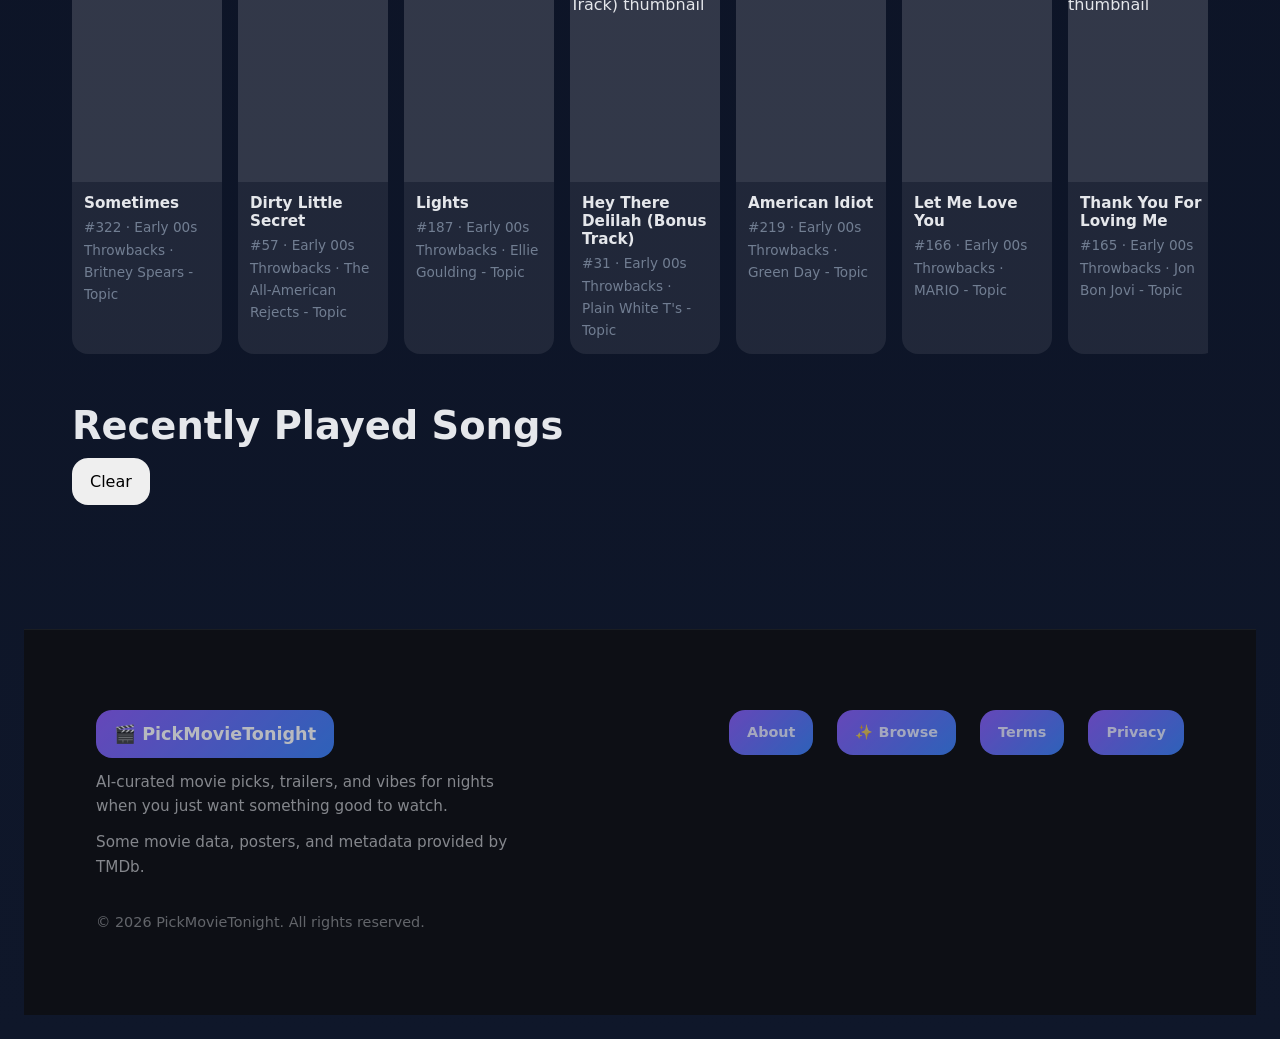
==== commit 2692b972: "Add modal song navigation controls and history traversal" ====
--- a/music/index.html
+++ b/music/index.html
@@ -121,6 +121,16 @@
                     allowfullscreen>
                 </iframe>
             </div>
+
+            <div class="media-modal-controls">
+                <button id="media-prev-btn" class="media-modal-nav-btn" type="button">
+                    ⬅ Prev
+                </button>
+
+                <button id="media-next-btn" class="media-modal-nav-btn" type="button">
+                    Next ➡
+                </button>
+            </div>
         </div>
     </div>
 
--- a/music/theme.css
+++ b/music/theme.css
@@ -47,19 +47,7 @@
         0 0 0 6px rgba(59, 130, 246, 0.18);
 }
 
-.site-header {
-    display: flex;
-    align-items: center;
-    justify-content: space-between;
-    padding: 1rem clamp(1rem, 4vw, 3rem);
-}
-
-.site-header {
-    width: 100%;
-    display: flex;
-    align-items: center;
-    justify-content: space-between;
-}
+
 
 .site-logo {
     font-weight: 800;
@@ -73,26 +61,6 @@
 
 .site-nav a {
     text-decoration: none;
-}
-
-@media (max-width: 640px) {
-
-    .site-nav a[href="/"],
-    .site-nav a[href="index.html"] {
-        display: none;
-    }
-
-    .site-header {
-        gap: 1rem;
-    }
-
-    .site-logo {
-        font-size: 1rem;
-    }
-
-    .site-nav {
-        gap: 0.75rem;
-    }
 }
 
 .site-footer {
@@ -641,6 +609,49 @@
 .media-modal-body.is-score {
     aspect-ratio: auto;
     height: min(78vh, 760px);
+}
+
+
+.media-modal-controls {
+  display: flex;
+  gap: 0.75rem;
+  margin-top: 1rem;
+}
+
+.media-modal-nav-btn {
+  flex: 1;
+  min-height: 56px;
+  border: 0;
+  border-radius: 999px;
+  font-size: 1.05rem;
+  font-weight: 800;
+  cursor: pointer;
+}
+
+.media-modal-nav-btn:active {
+  transform: scale(0.98);
+}
+
+.media-modal-dialog {
+  max-height: 90vh;
+  /* overflow-y: auto; */
+  overscroll-behavior: contain;
+}
+
+.media-modal-body {
+  max-height: 55vh;
+}
+
+.media-modal-body iframe {
+  width: 100%;
+  /* height: min(55vh, 420px); */
+}
+
+.media-modal-controls {
+  position: sticky;
+  bottom: 0;
+  background: inherit;
+  padding-top: 1rem;
 }
 
 
@@ -1007,41 +1018,34 @@
    Top nav
 ========================= */
 
-.site-header a {
-    white-space: nowrap;
-}
-
 .site-header {
     display: flex;
+    justify-content: space-between;
     align-items: center;
-    justify-content: space-between;
-    gap: 0.75rem;
-}
-
-.site-logo,
-.site-nav a {
-    white-space: nowrap;
-}
-
-@media (max-width: 480px) {
+    flex-wrap: wrap;
+    gap: 12px;
+}
+
+.site-nav {
+    display: flex;
+    gap: 12px;
+    flex-wrap: wrap;
+}
+
+@media (max-width: 600px) {
     .site-header {
-        gap: 0.5rem;
-        padding-left: 1rem;
-        padding-right: 1rem;
+        justify-content: center;
+        text-align: center;
     }
 
     .site-logo {
-        font-size: 0.95rem;
+        width: 100%;
     }
 
     .site-nav {
-        gap: 0.5rem;
-    }
-
-    .site-nav a {
-        font-size: 0.9rem;
-        padding-left: 0.5rem;
-        padding-right: 0.825rem;
+        width: 100%;
+        justify-content: center;
+        flex-wrap: wrap;
     }
 }
 
--- a/music/browse.css
+++ b/music/browse.css
@@ -47,7 +47,7 @@
 .browse-actions,
 .song-history-section,
 .browse-search {
-    padding: 0 clamp(1rem, 4vw, 3rem) 2rem;
+    padding: 0 clamp(1rem, 4vw, 3rem) 1rem;
 }
 
 .browse-search input {
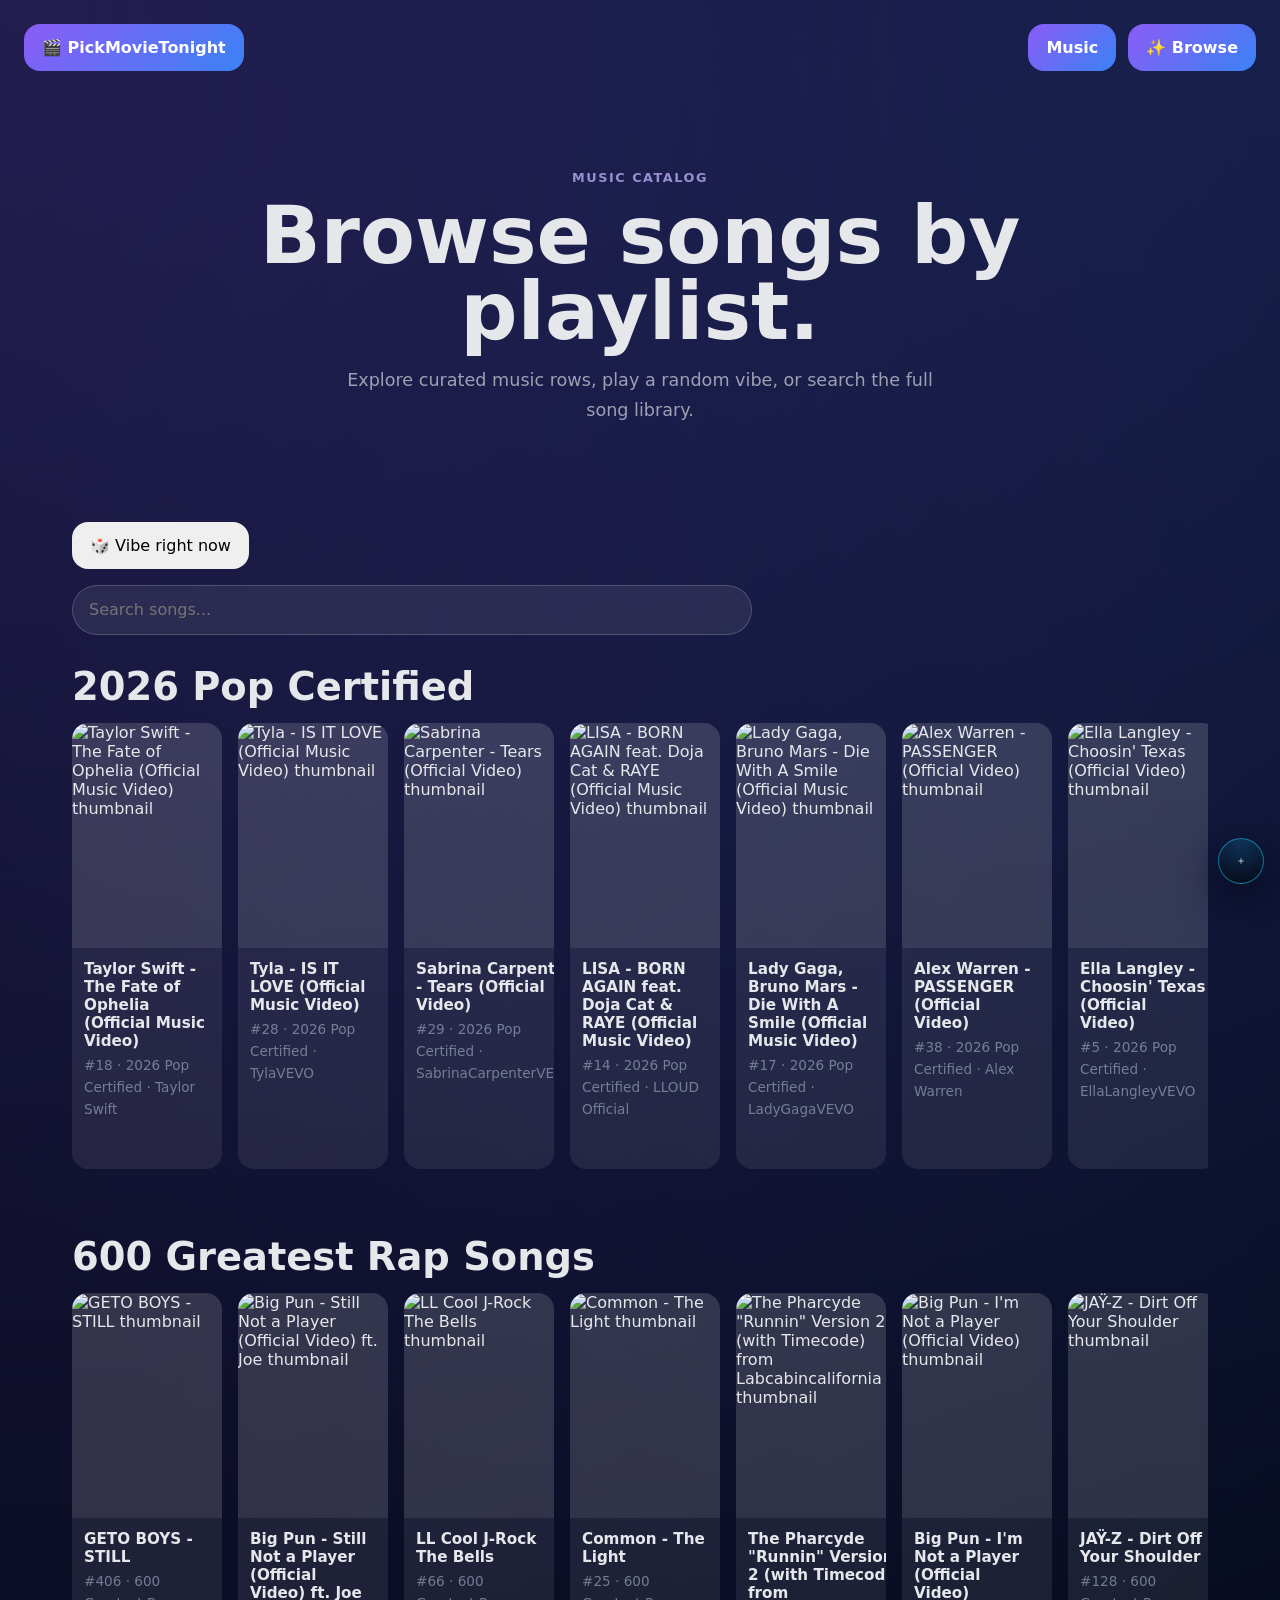
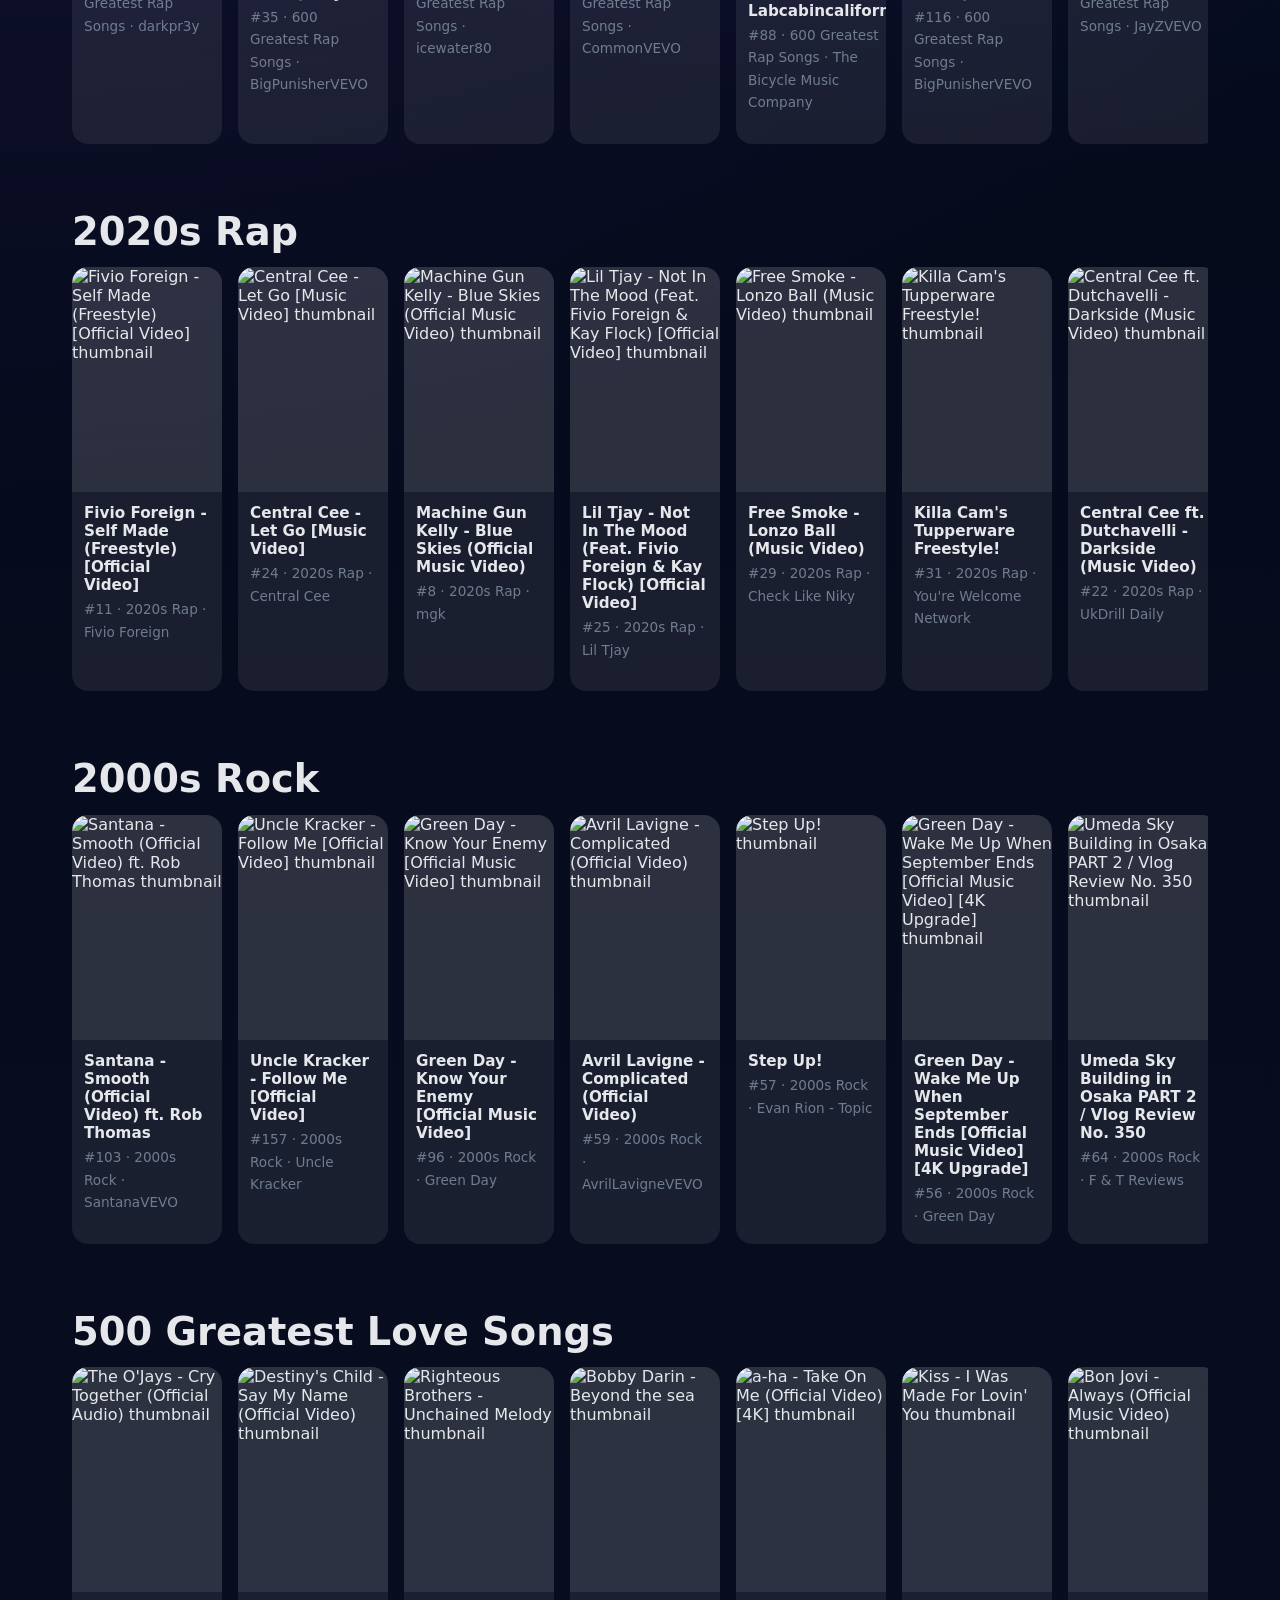
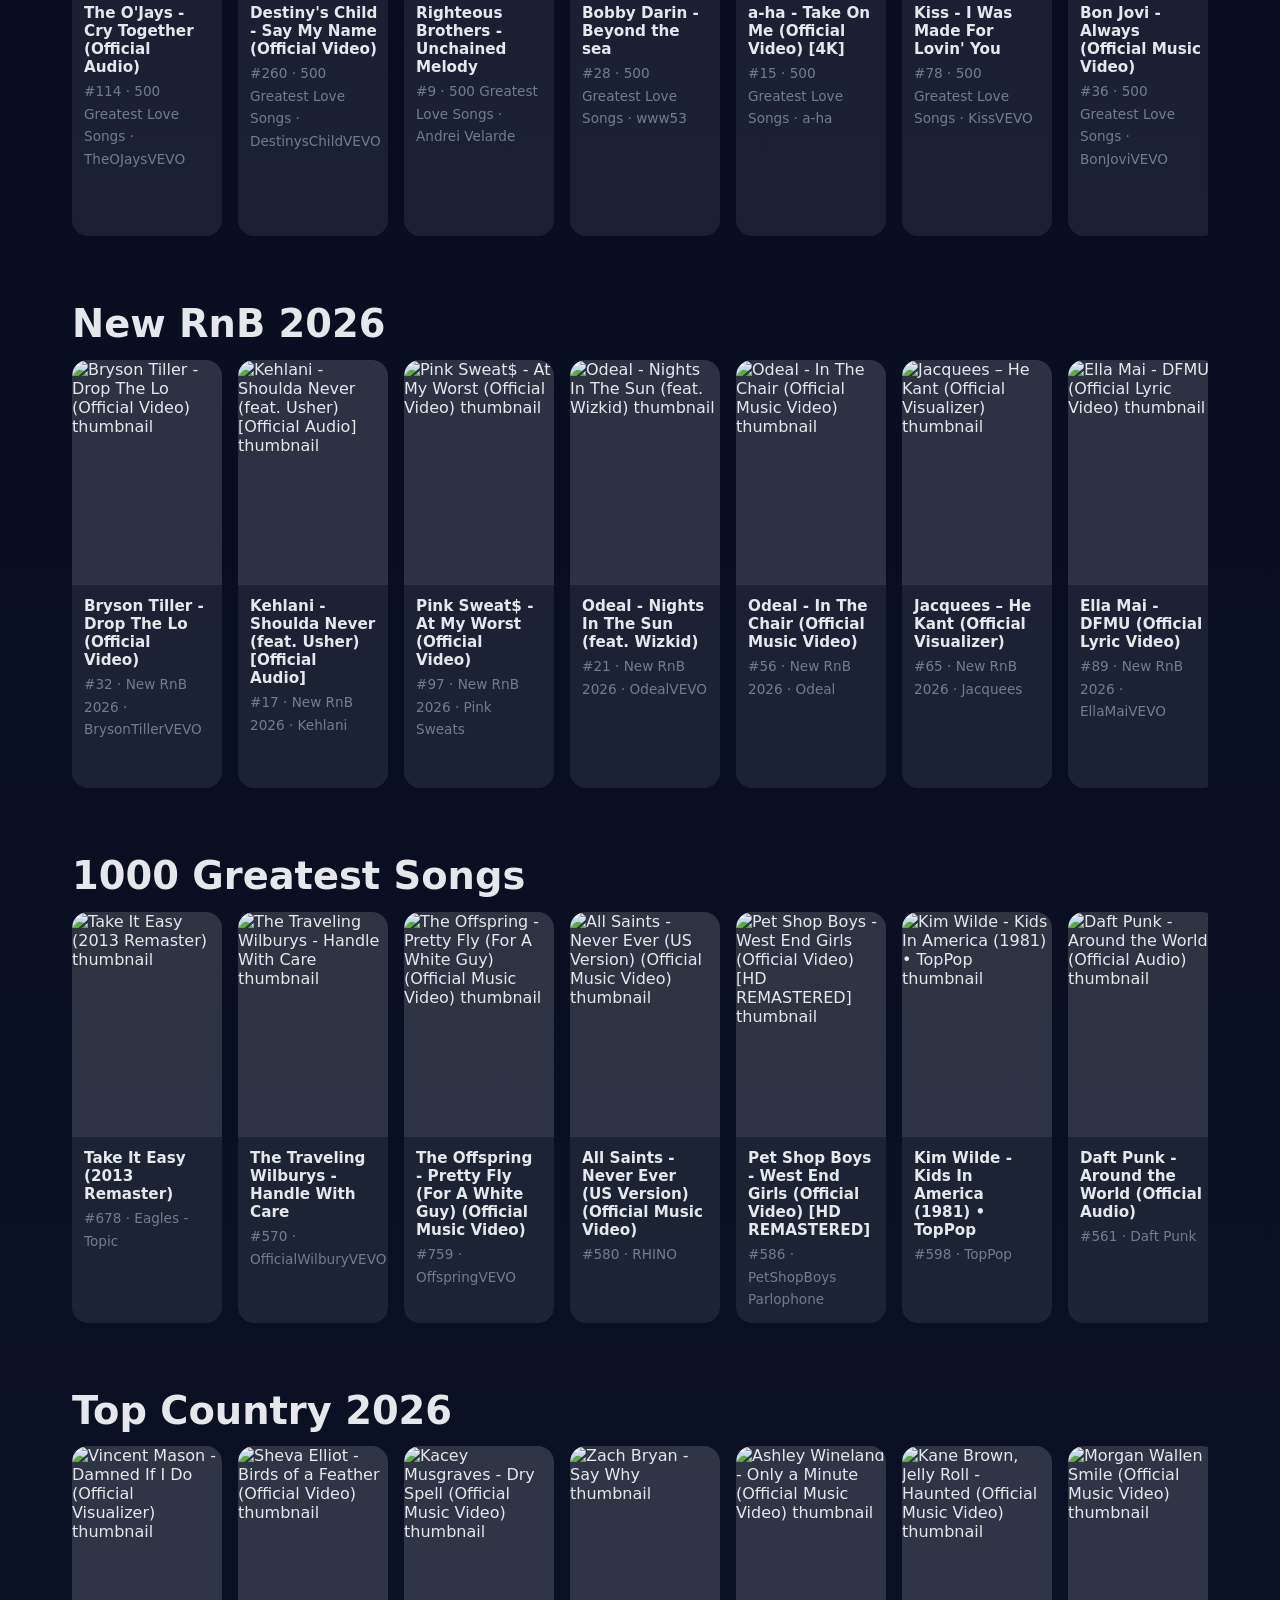
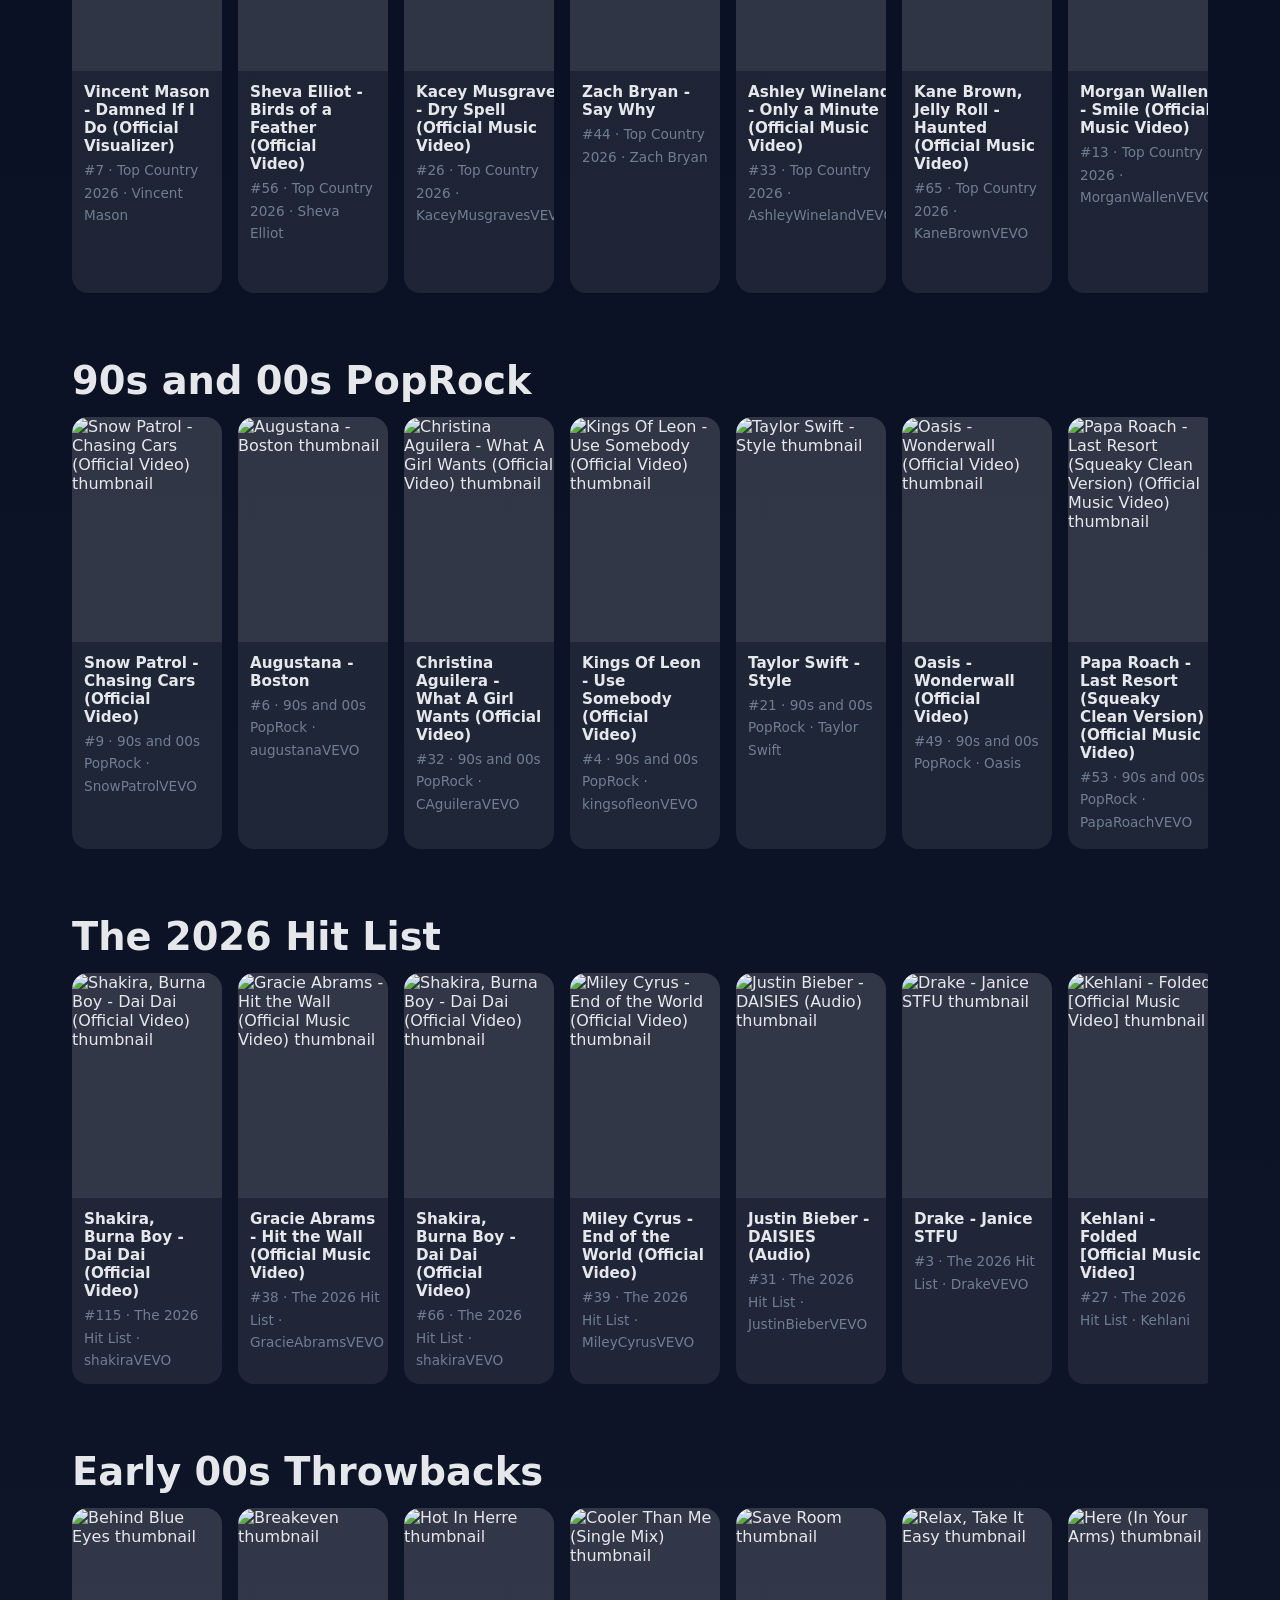
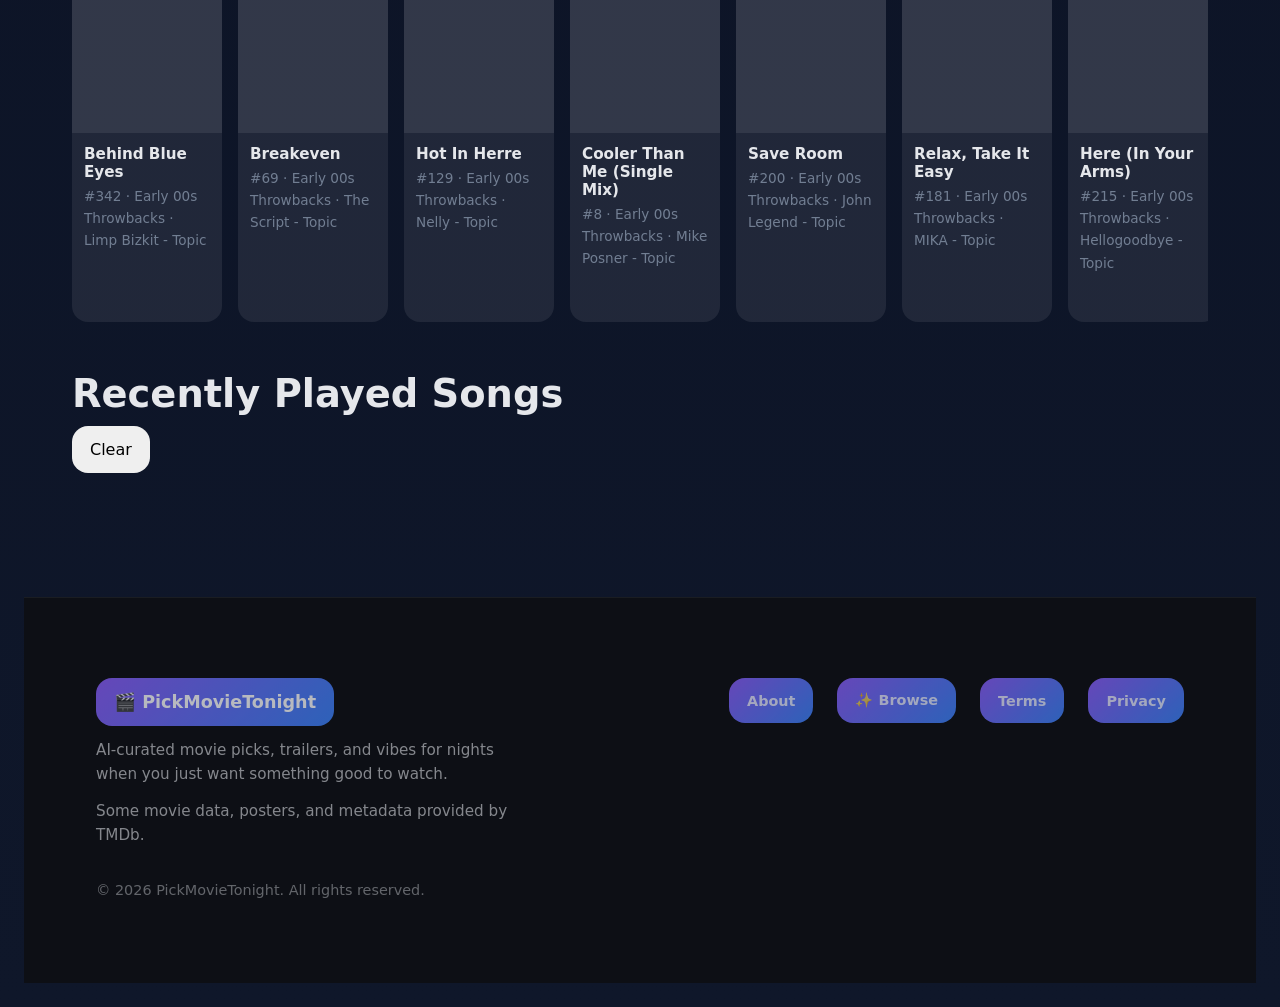
==== commit 7762e0c6: "Keep Recently Played navigation from reordering history" ====
--- a/music/index.html
+++ b/music/index.html
@@ -22,8 +22,8 @@
     <meta name="robots" content="index, follow">
     <meta name="theme-color" content="#111111">
 
-    <link rel="stylesheet" href="theme.css?v=1.0.0">
-    <link rel="stylesheet" href="browse.css?v=1.0.0">
+    <link rel="stylesheet" href="theme.css?v=1.0.2">
+    <link rel="stylesheet" href="browse.css?v=1.0.2">
 </head>
 
 <body class="browse-page">
@@ -134,10 +134,10 @@
         </div>
     </div>
 
-    <script src="items.js?v=1.0.0" defer></script>
-    <script src="music.js?v=1.0.0" defer></script>
-    <script src="browse.js?v=1.0.0" defer></script>
-    <script src="pr-mini-player-yt.js?v=1.0.0" defer></script>
+    <script src="items.js?v=1.0.2" defer></script>
+    <script src="music.js?v=1.0.2" defer></script>
+    <script src="browse.js?v=1.0.2" defer></script>
+    <script src="pr-mini-player-yt.js?v=1.0.2" defer></script>
 </body>
 
 </html>
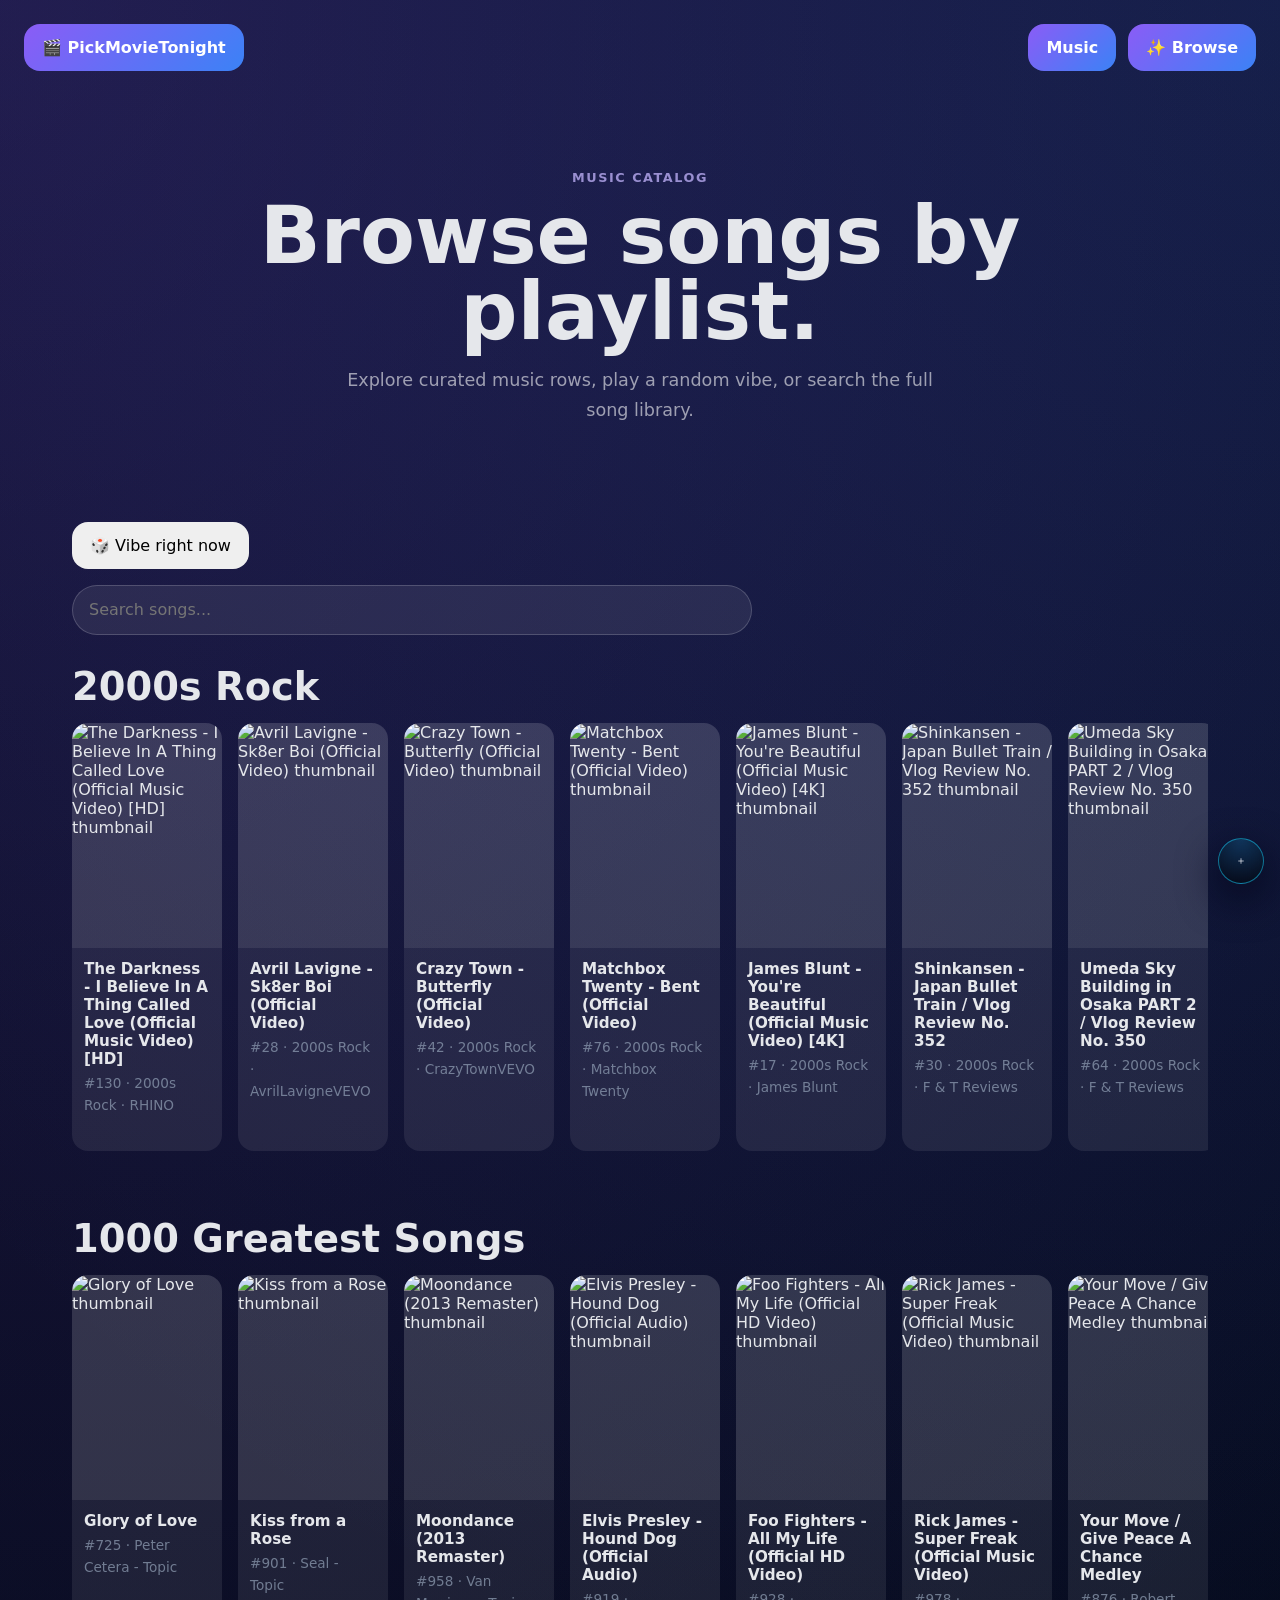
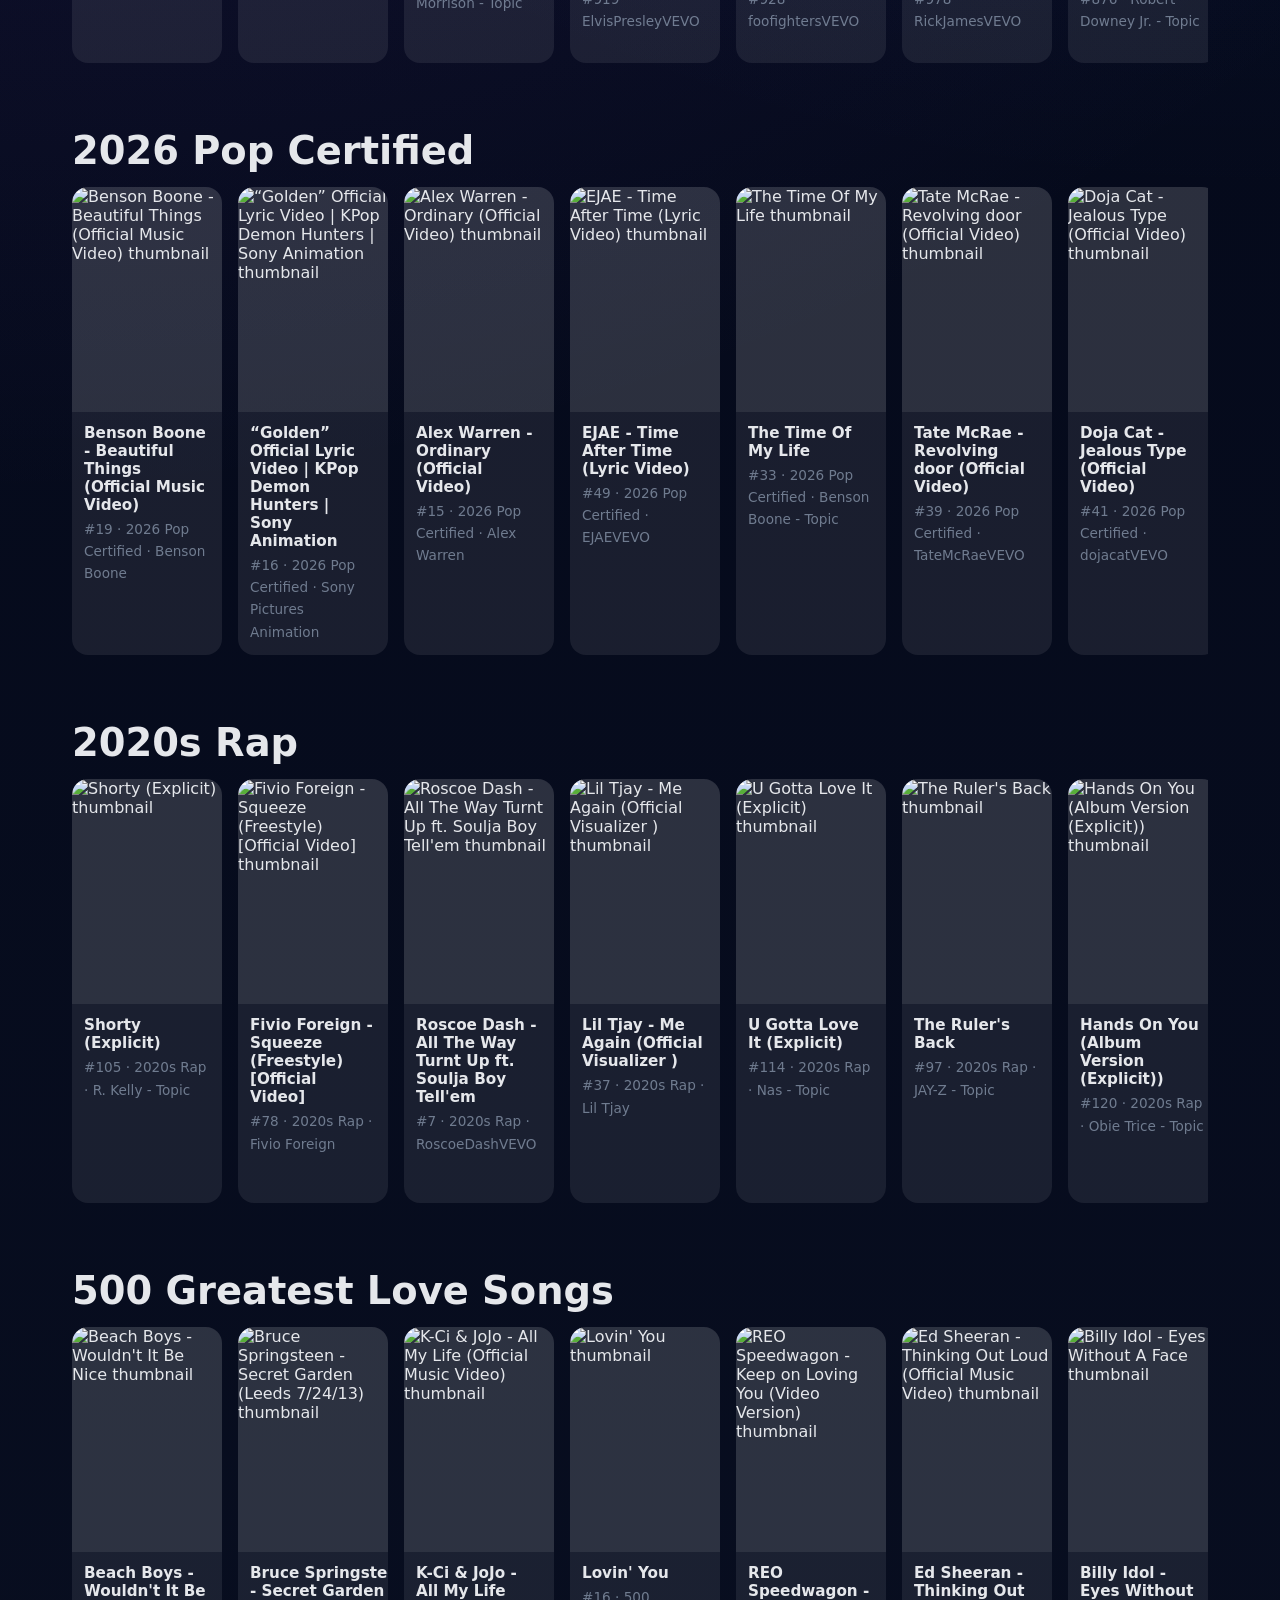
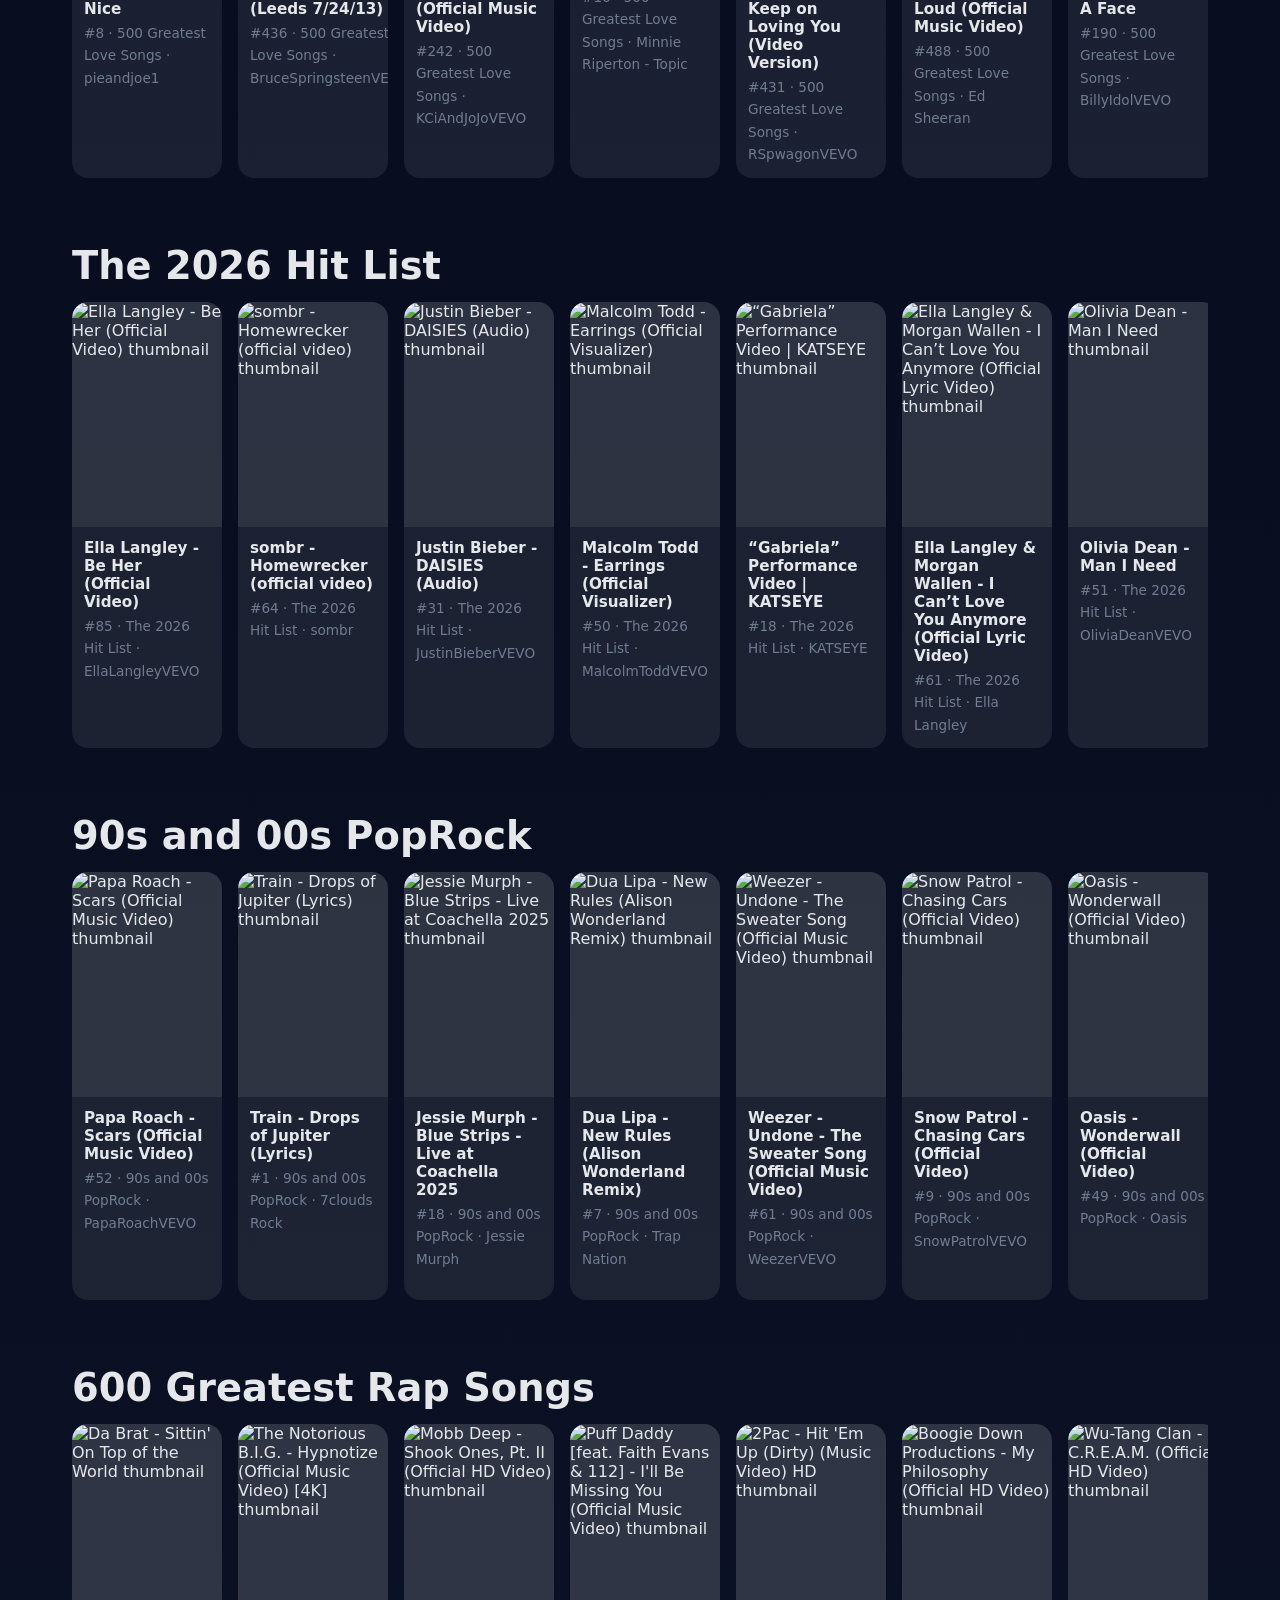
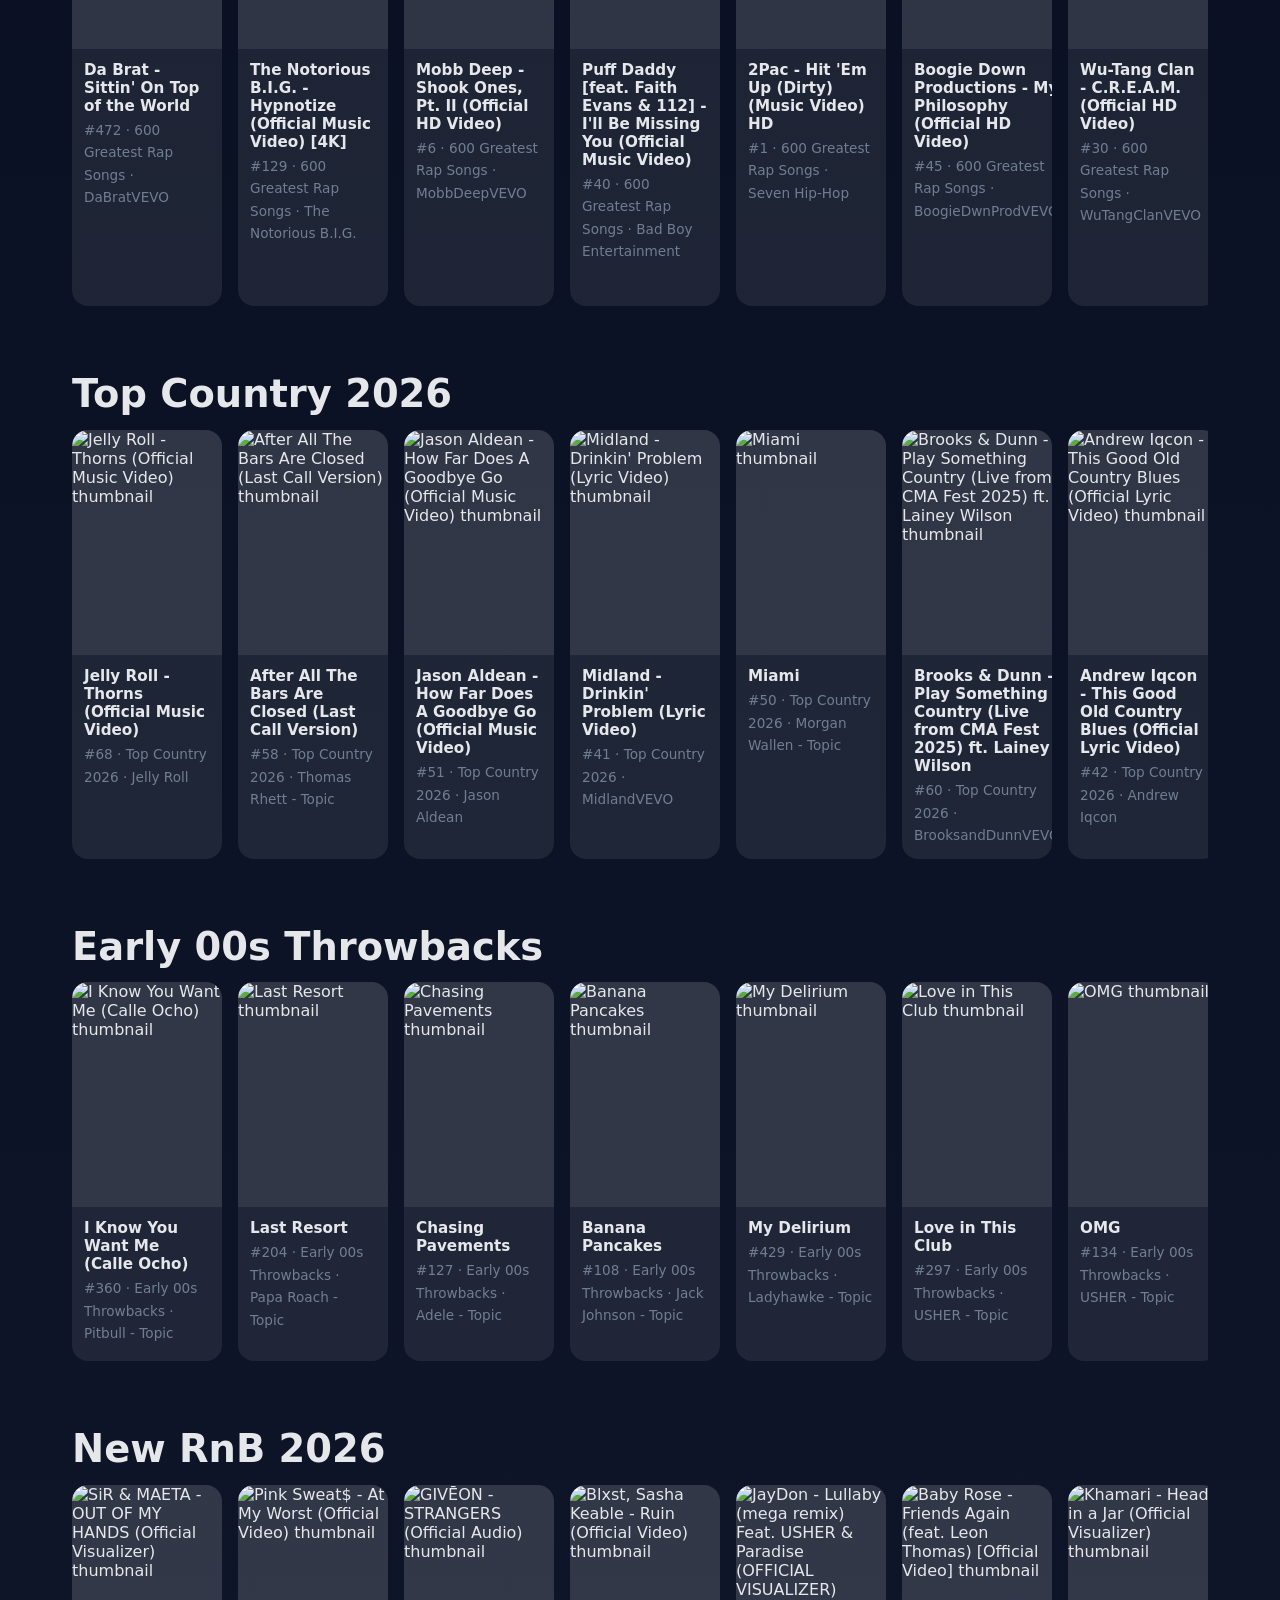
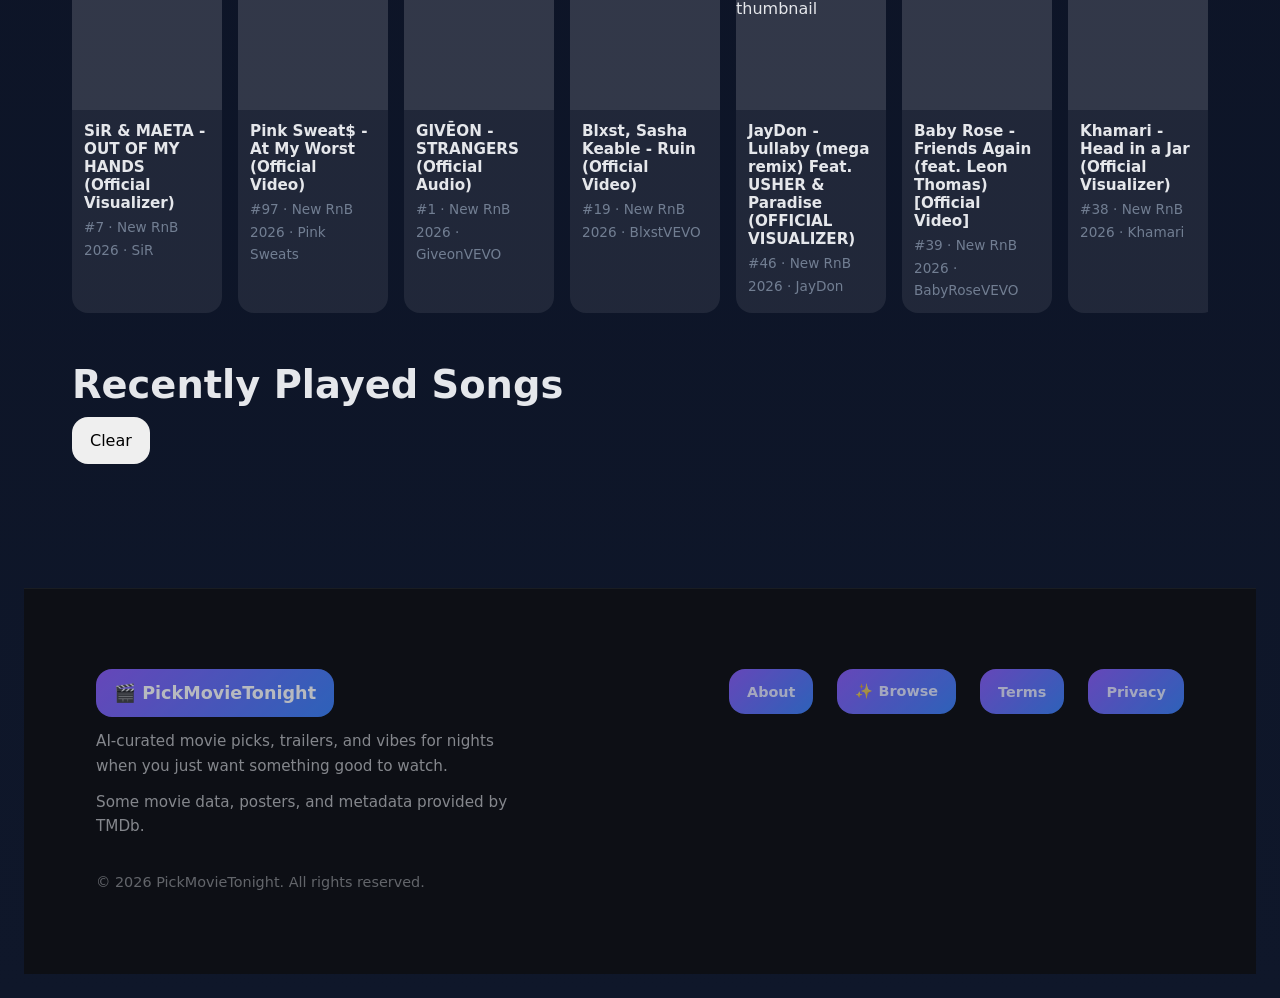
==== commit 76e4e935: "Add playlist name to music player modal" ====
--- a/music/index.html
+++ b/music/index.html
@@ -115,6 +115,8 @@
                 </span>
             </h3>
 
+            <p id="media-modal-source" class="media-modal-source"></p>
+
             <div class="media-modal-body">
                 <iframe id="media-modal-iframe" src="" title="Media player" frameborder="0"
                     allow="accelerometer; autoplay; clipboard-write; encrypted-media; gyroscope; picture-in-picture; web-share"
--- a/music/theme.css
+++ b/music/theme.css
@@ -613,45 +613,51 @@
 
 
 .media-modal-controls {
-  display: flex;
-  gap: 0.75rem;
-  margin-top: 1rem;
+    display: flex;
+    gap: 0.75rem;
+    margin-top: 1rem;
 }
 
 .media-modal-nav-btn {
-  flex: 1;
-  min-height: 56px;
-  border: 0;
-  border-radius: 999px;
-  font-size: 1.05rem;
-  font-weight: 800;
-  cursor: pointer;
+    flex: 1;
+    min-height: 56px;
+    border: 0;
+    border-radius: 999px;
+    font-size: 1.05rem;
+    font-weight: 800;
+    cursor: pointer;
 }
 
 .media-modal-nav-btn:active {
-  transform: scale(0.98);
+    transform: scale(0.98);
 }
 
 .media-modal-dialog {
-  max-height: 90vh;
-  /* overflow-y: auto; */
-  overscroll-behavior: contain;
+    max-height: 90vh;
+    /* overflow-y: auto; */
+    overscroll-behavior: contain;
 }
 
 .media-modal-body {
-  max-height: 55vh;
+    max-height: 55vh;
 }
 
 .media-modal-body iframe {
-  width: 100%;
-  /* height: min(55vh, 420px); */
+    width: 100%;
+    /* height: min(55vh, 420px); */
 }
 
 .media-modal-controls {
-  position: sticky;
-  bottom: 0;
-  background: inherit;
-  padding-top: 1rem;
+    position: sticky;
+    bottom: 0;
+    background: inherit;
+    padding-top: 1rem;
+}
+
+.media-modal-source {
+    margin: -0.35rem 0 1rem;
+    font-size: 0.9rem;
+    opacity: 0.7;
 }
 
 
@@ -1302,5 +1308,4 @@
 
 .legal-card p {
     line-height: 1.7;
-}
-
+}
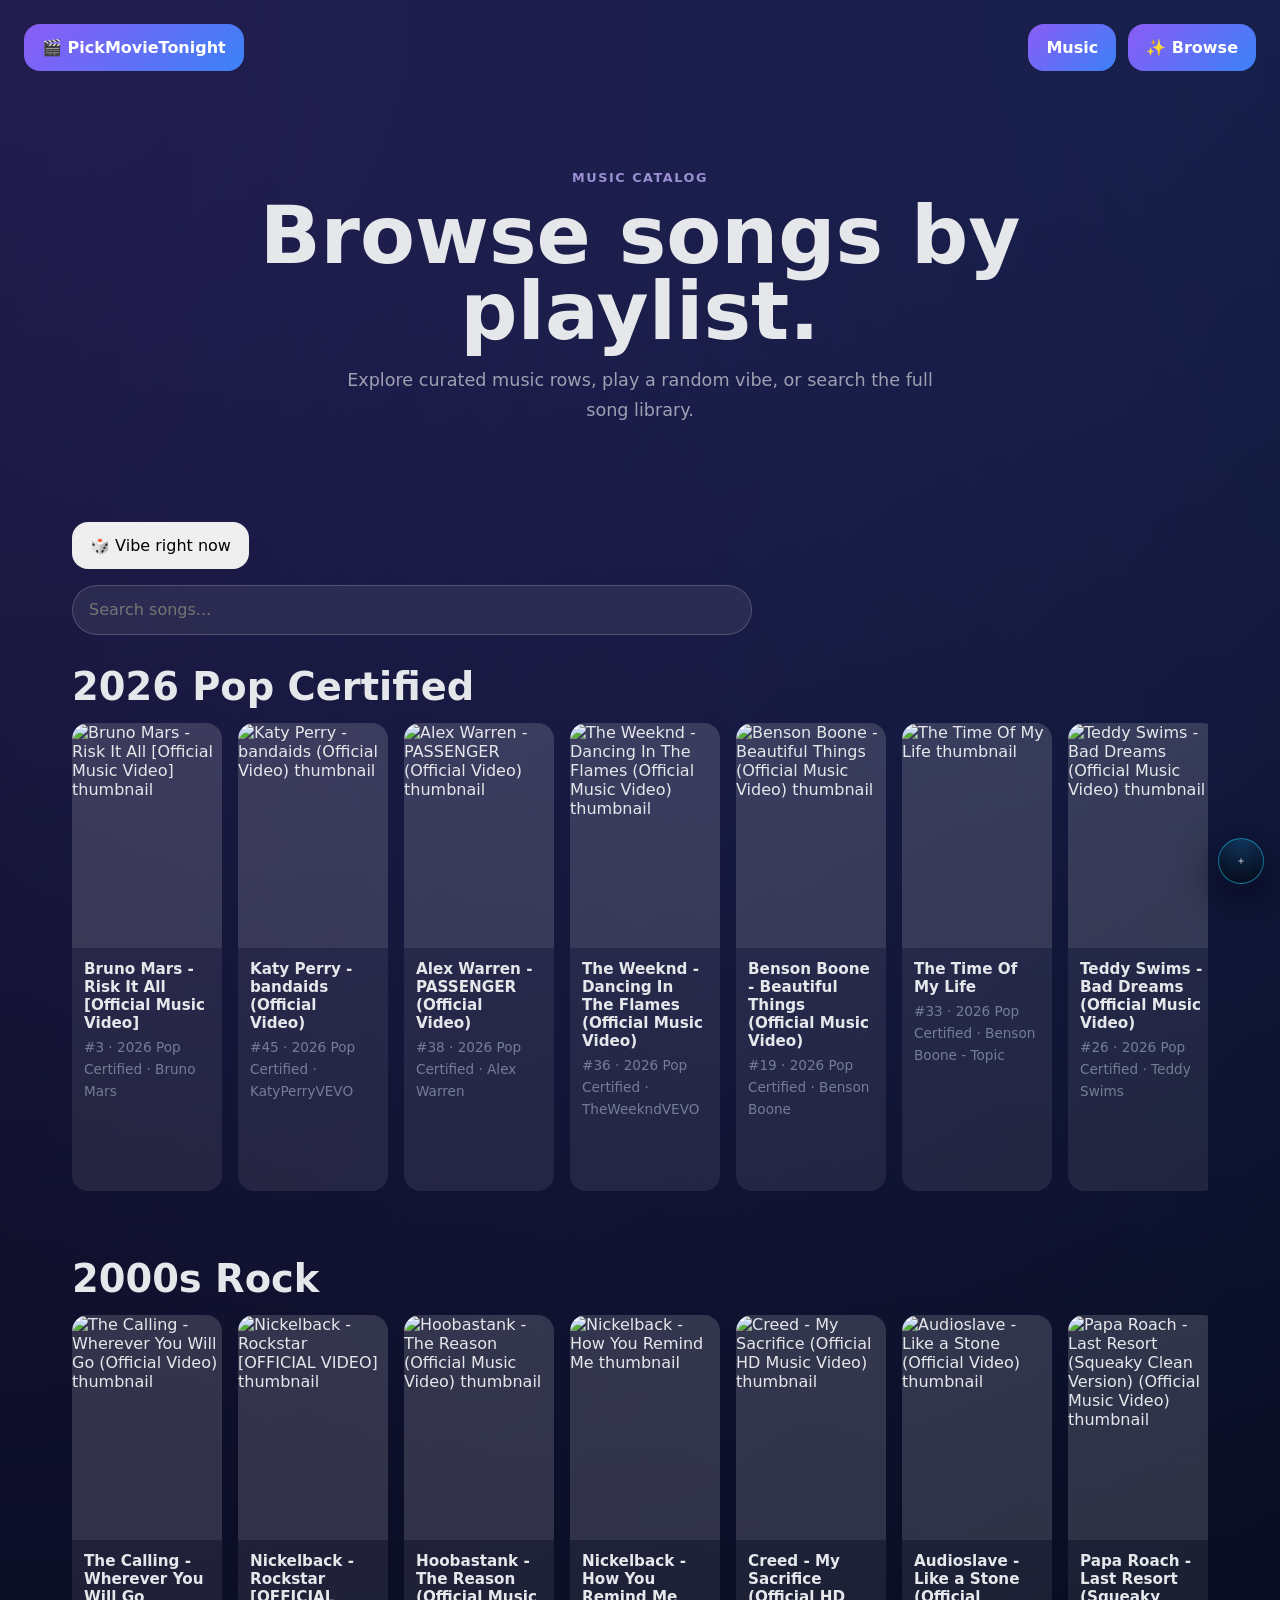
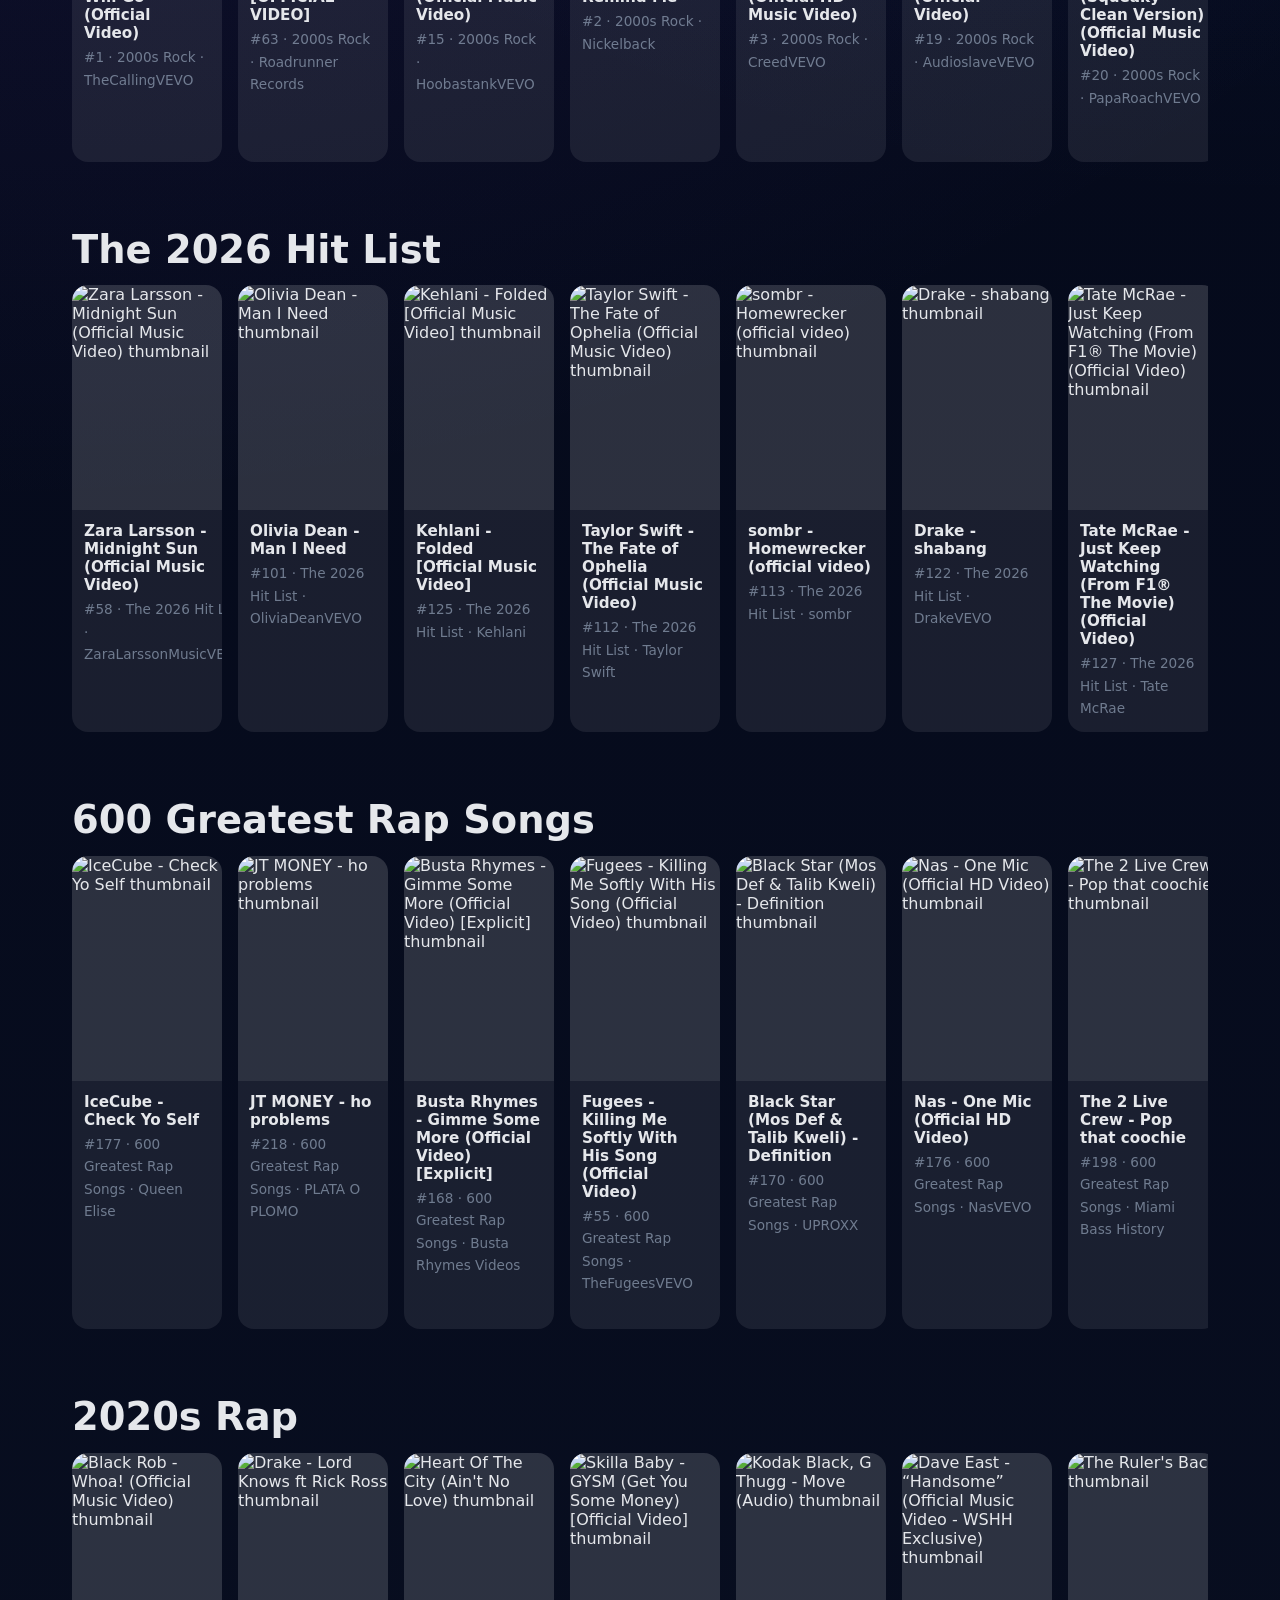
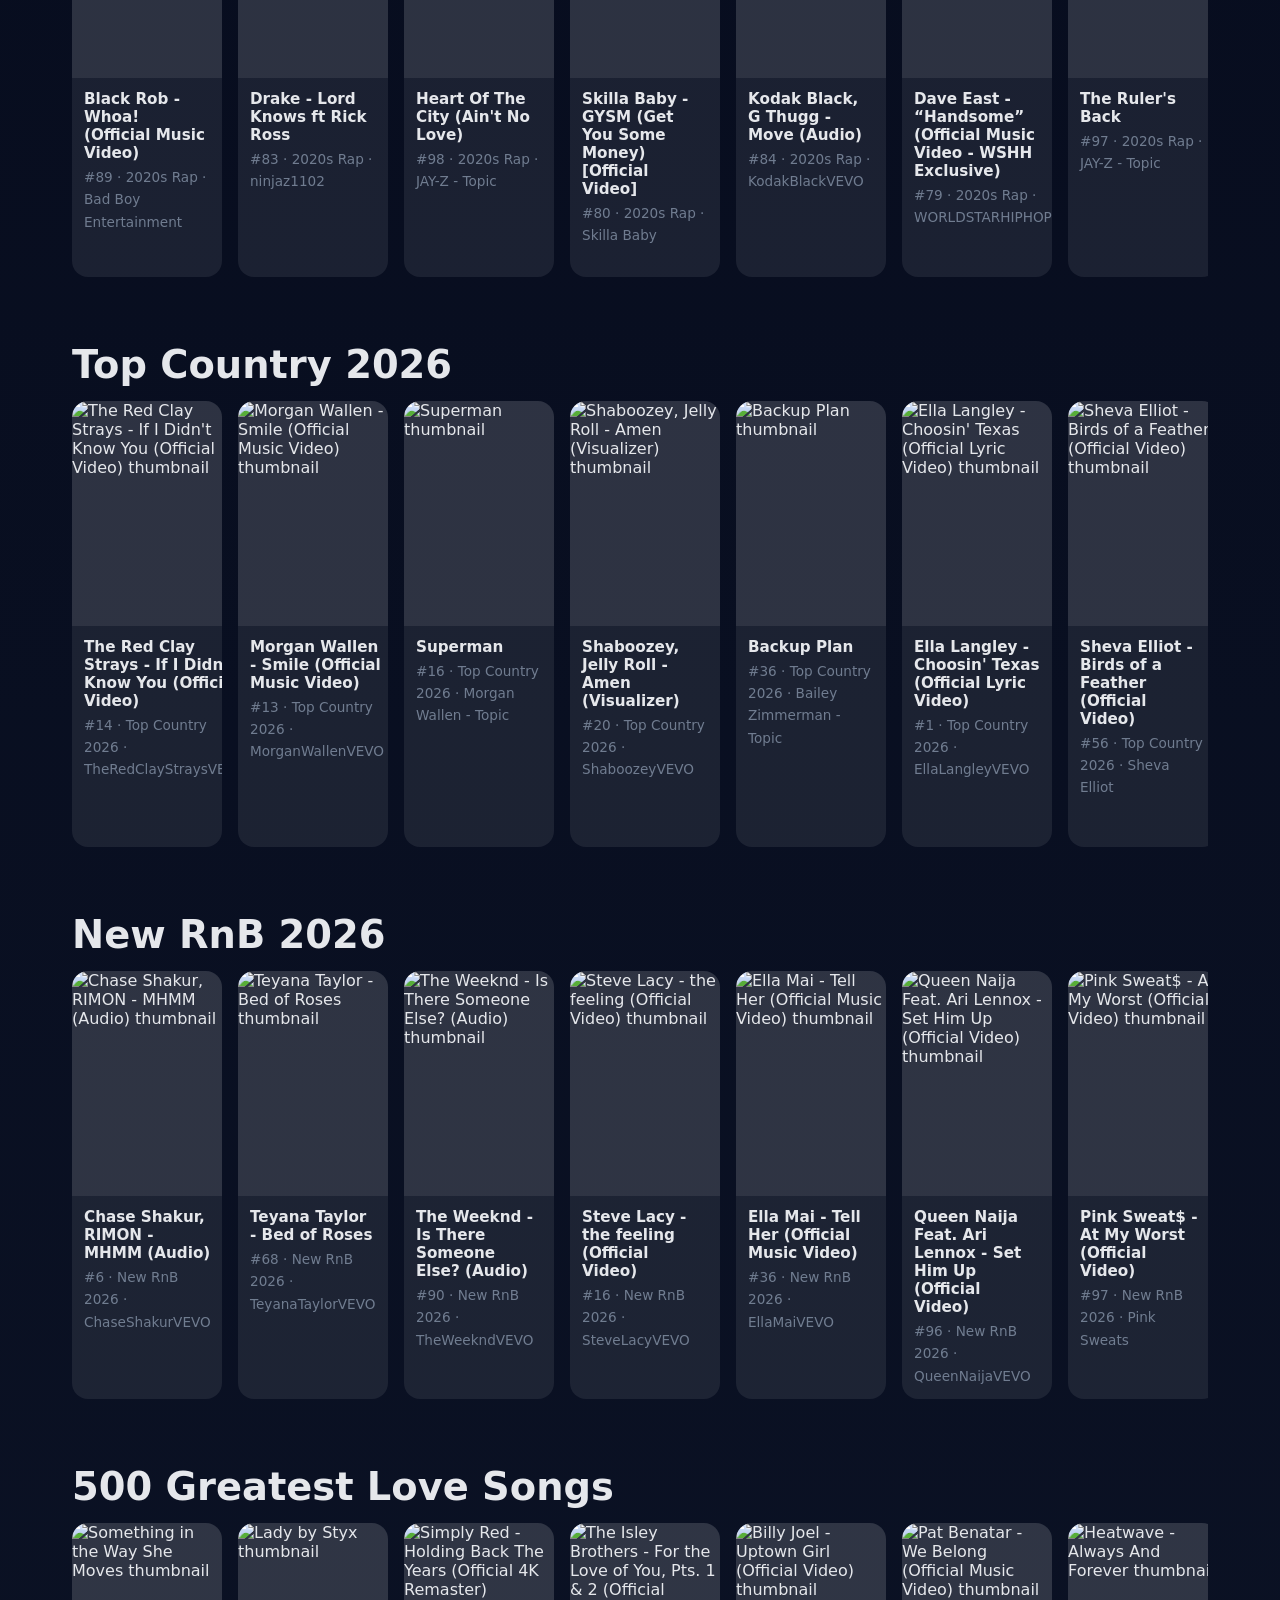
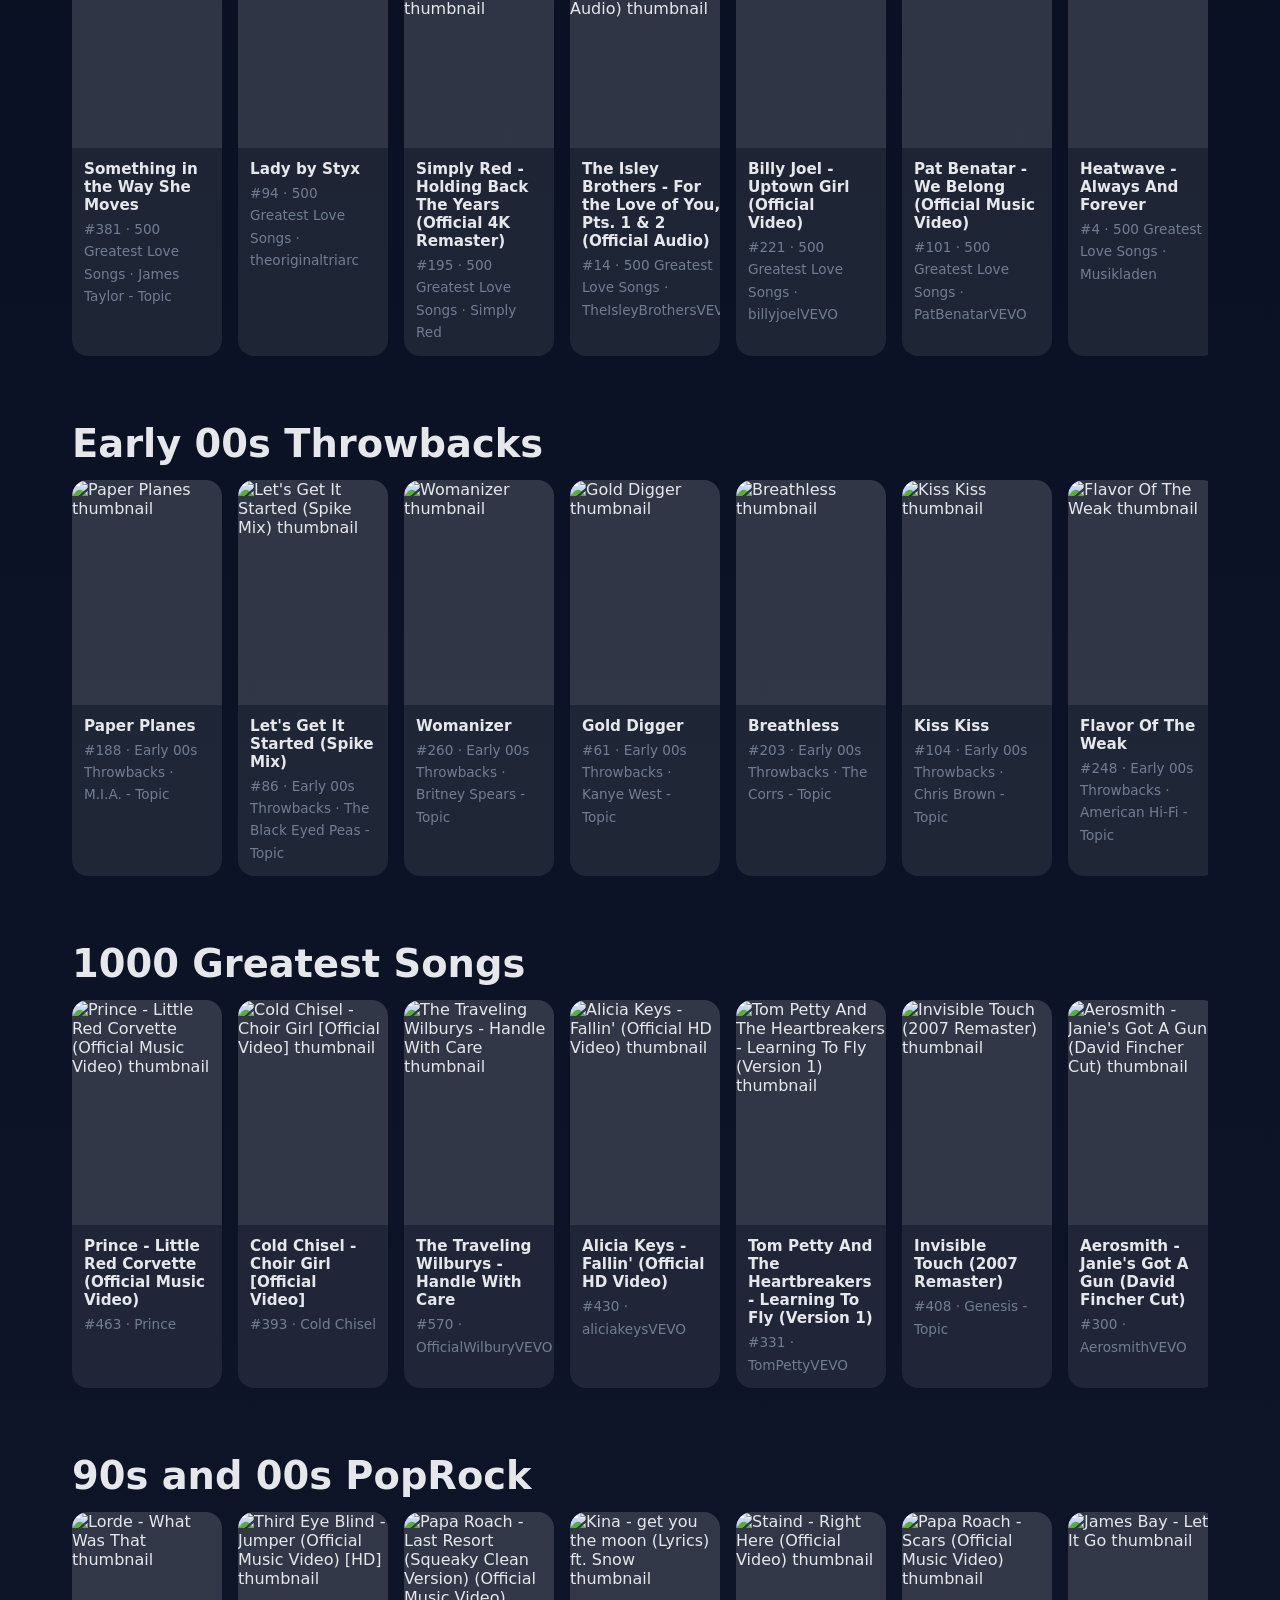
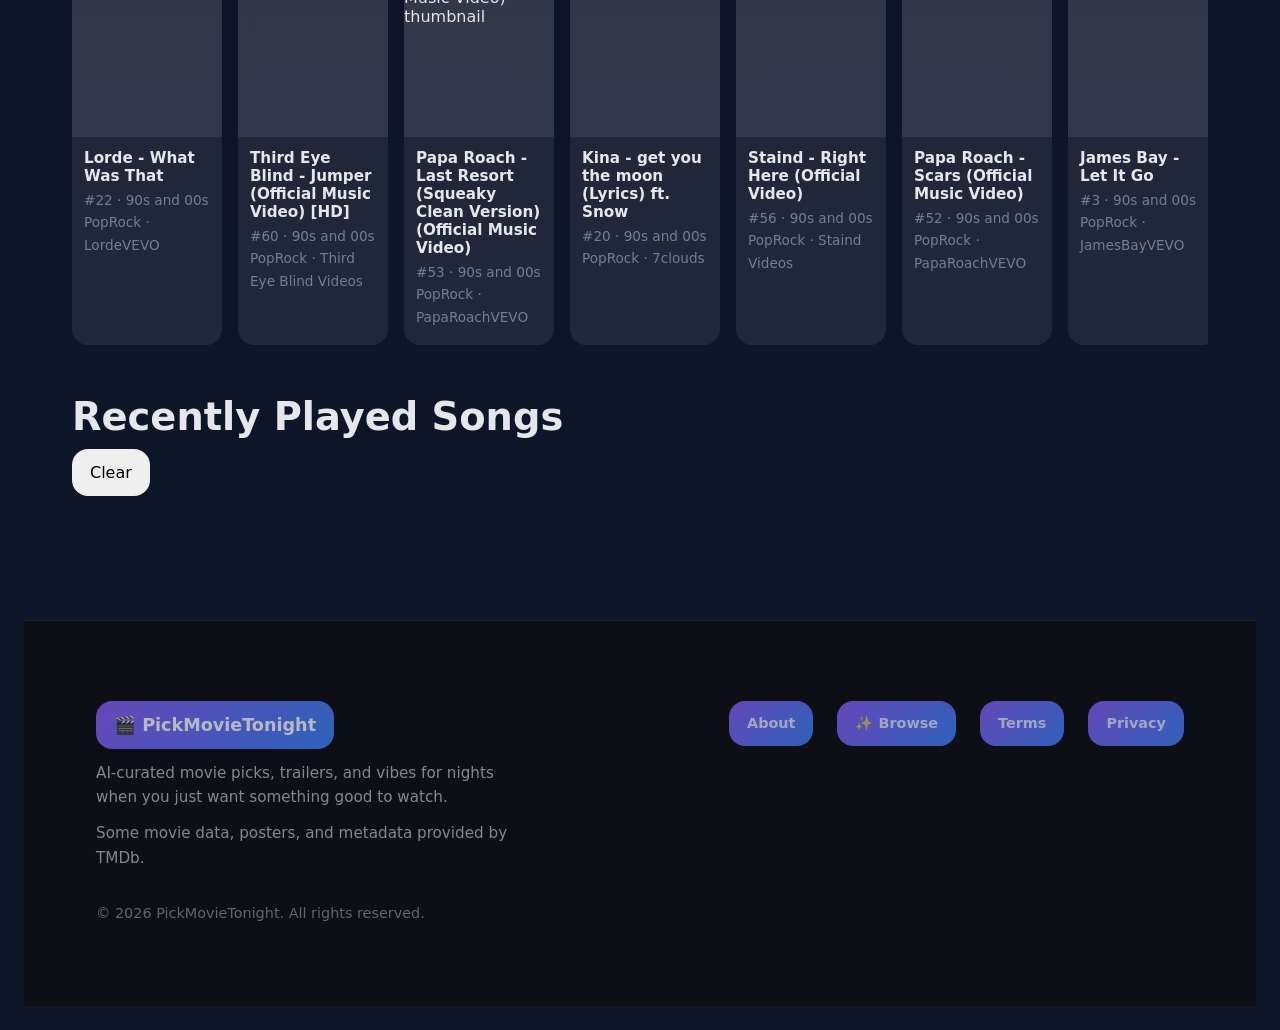
==== commit 2f706a8c: "Refresh CSS cache with version bump" ====
--- a/music/index.html
+++ b/music/index.html
@@ -22,8 +22,8 @@
     <meta name="robots" content="index, follow">
     <meta name="theme-color" content="#111111">
 
-    <link rel="stylesheet" href="theme.css?v=1.0.2">
-    <link rel="stylesheet" href="browse.css?v=1.0.2">
+    <link rel="stylesheet" href="theme.css?v=1.0.3">
+    <link rel="stylesheet" href="browse.css?v=1.0.3">
 </head>
 
 <body class="browse-page">
@@ -136,10 +136,10 @@
         </div>
     </div>
 
-    <script src="items.js?v=1.0.2" defer></script>
-    <script src="music.js?v=1.0.2" defer></script>
-    <script src="browse.js?v=1.0.2" defer></script>
-    <script src="pr-mini-player-yt.js?v=1.0.2" defer></script>
+    <script src="items.js?v=1.0.3" defer></script>
+    <script src="music.js?v=1.0.3" defer></script>
+    <script src="browse.js?v=1.0.3" defer></script>
+    <script src="pr-mini-player-yt.js?v=1.0.3" defer></script>
 </body>
 
 </html>
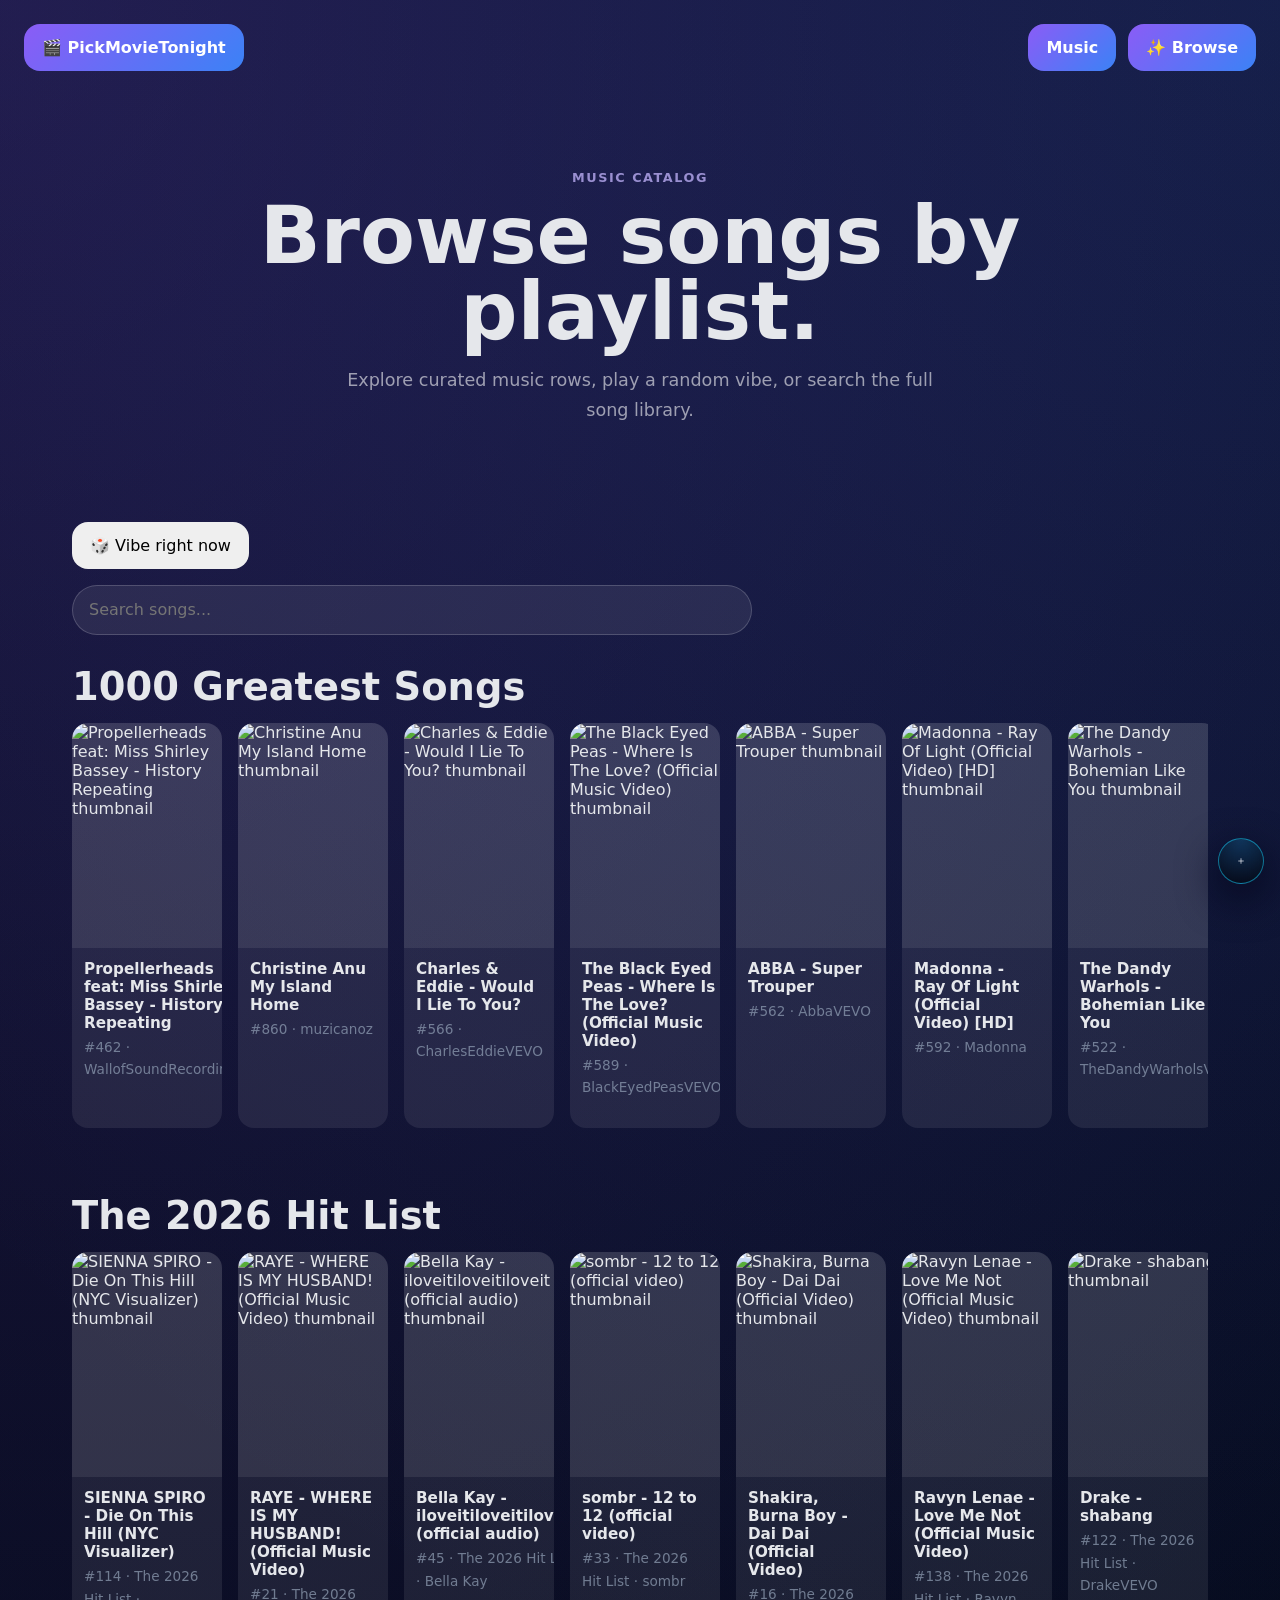
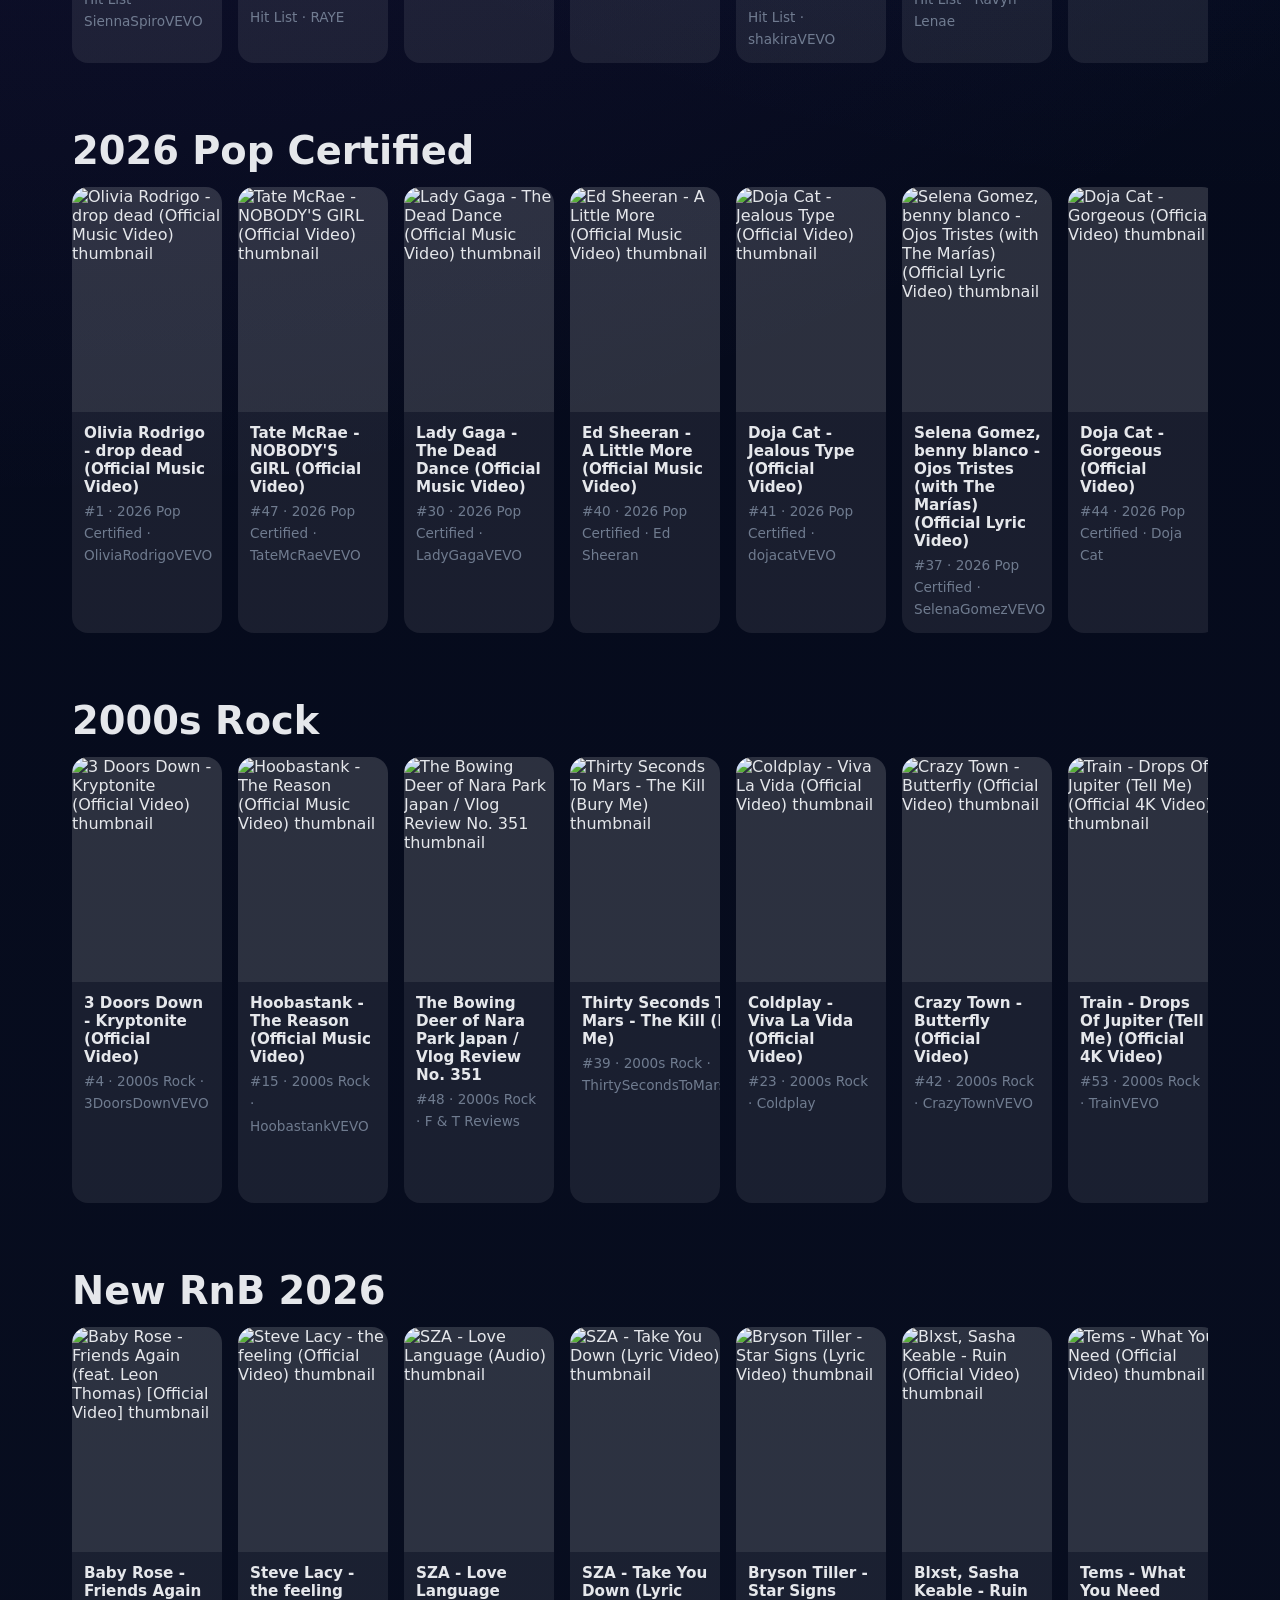
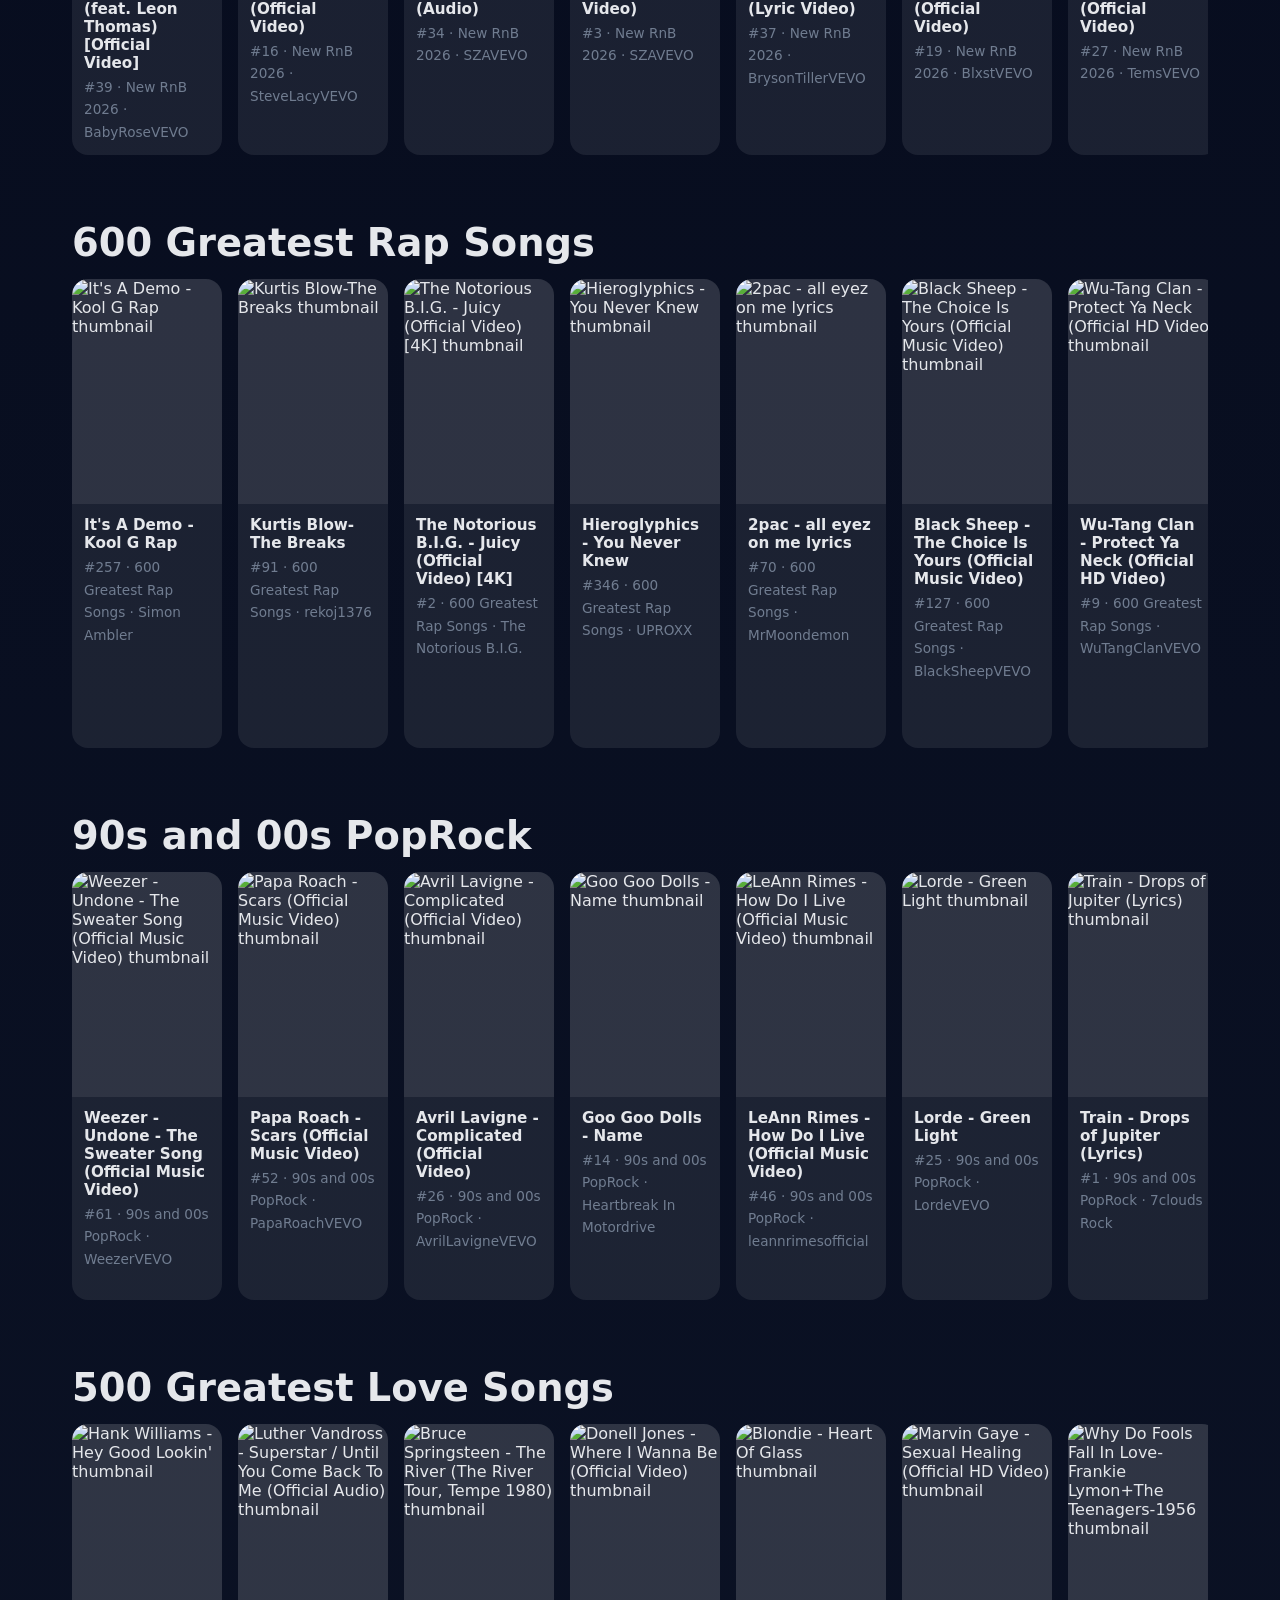
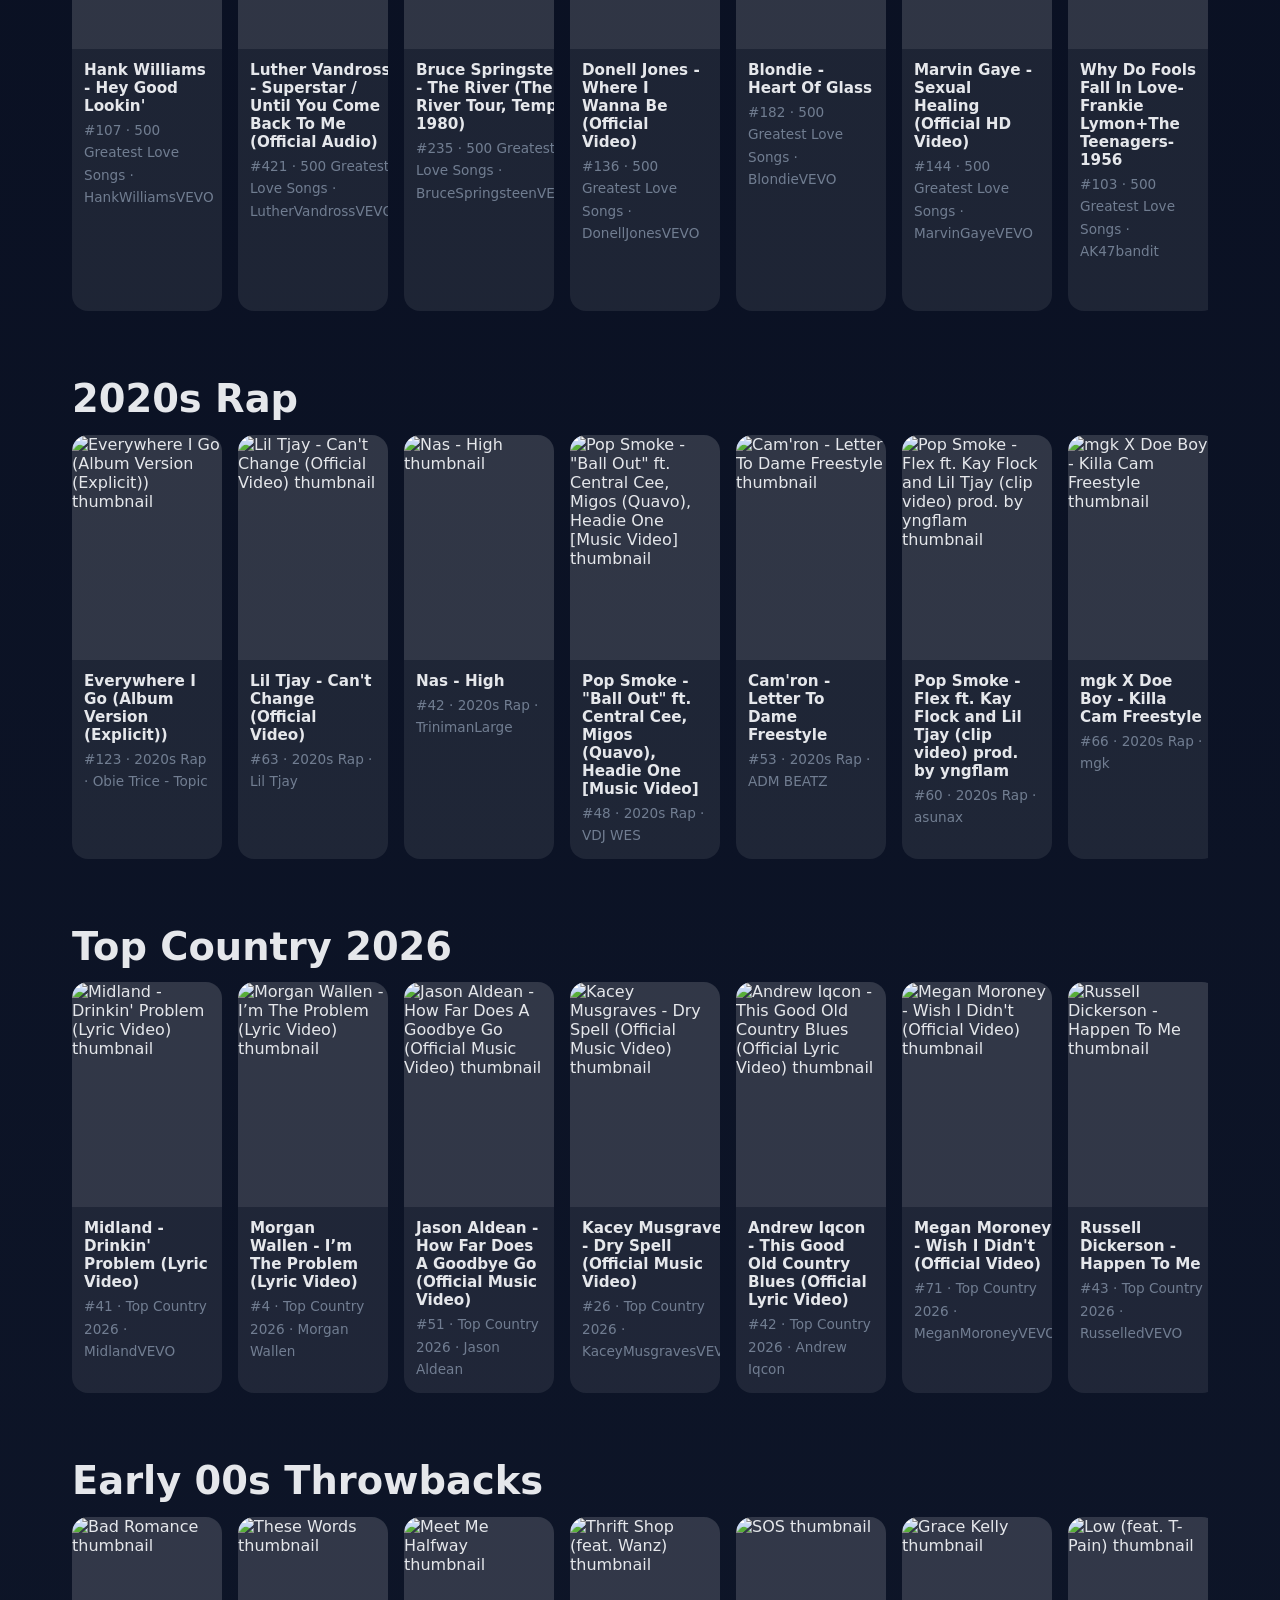
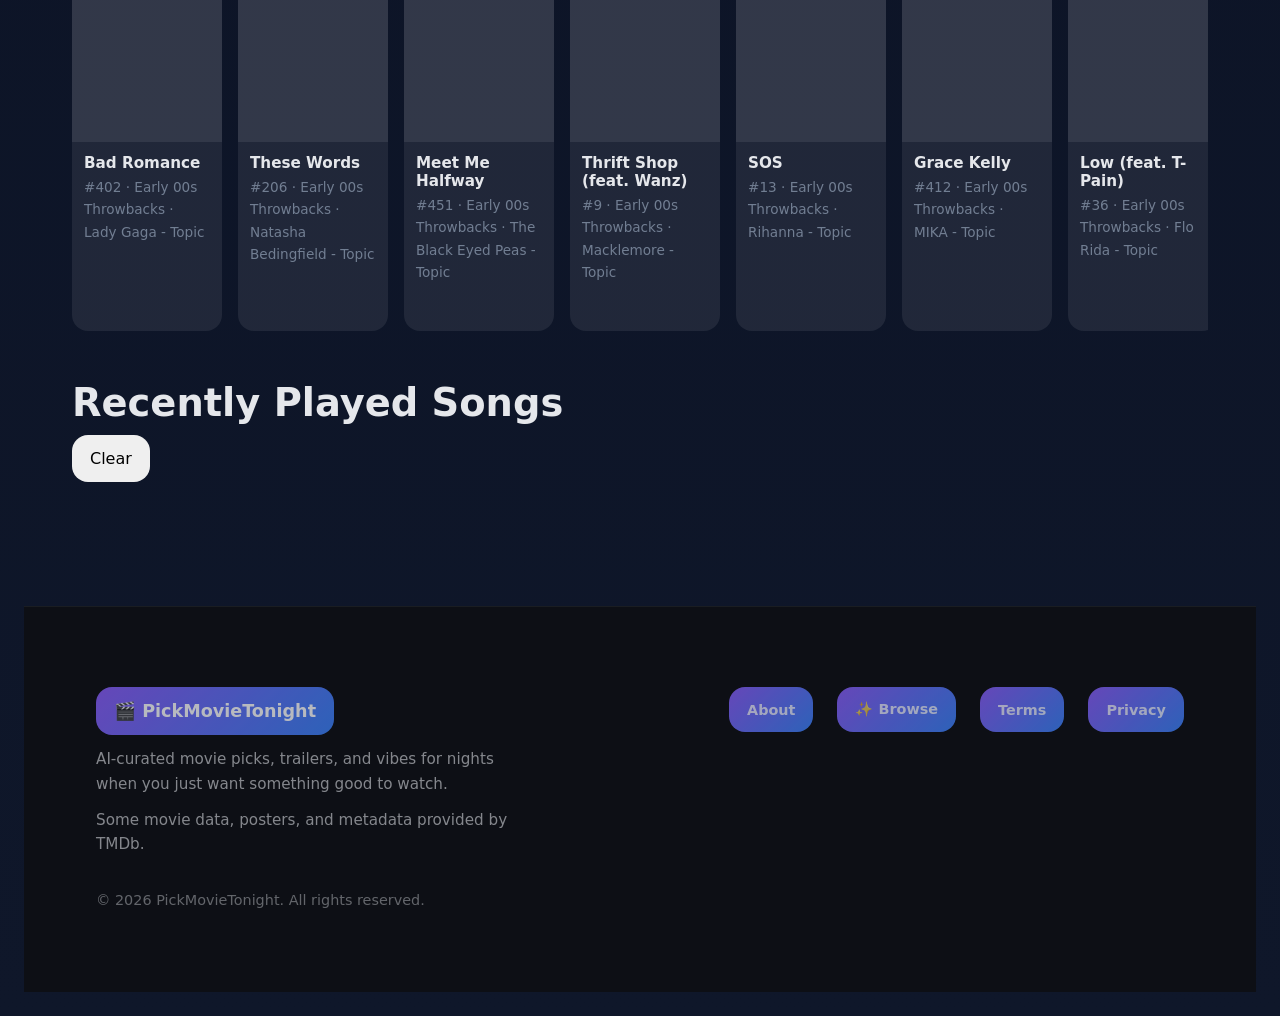
==== commit d9449021: "Add dedicated YouTube mini player for movie trailer playlists" ====
--- a/music/index.html
+++ b/music/index.html
@@ -139,7 +139,7 @@
     <script src="items.js?v=1.0.3" defer></script>
     <script src="music.js?v=1.0.3" defer></script>
     <script src="browse.js?v=1.0.3" defer></script>
-    <script src="pr-mini-player-yt.js?v=1.0.3" defer></script>
+    <script src="pr-mini-player-music-yt.js?v=1.0.3" defer></script>
 </body>
 
 </html>
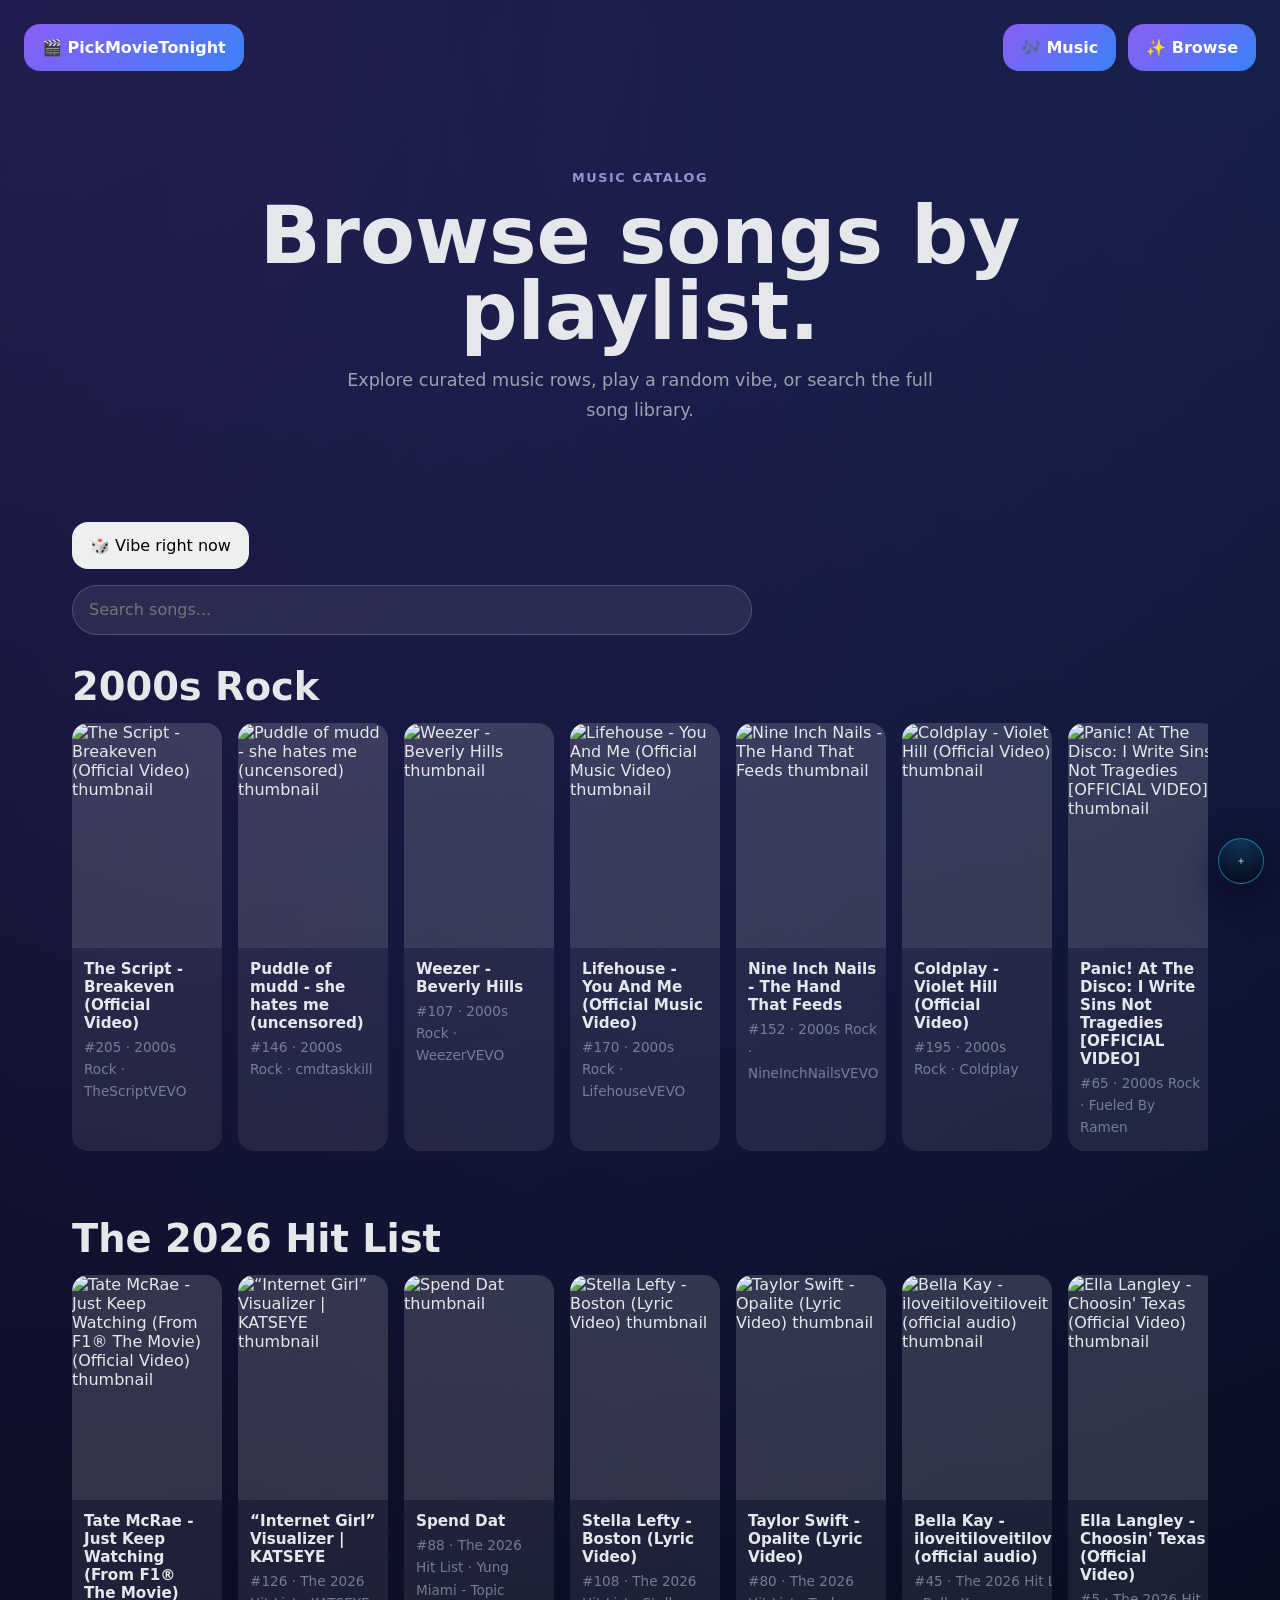
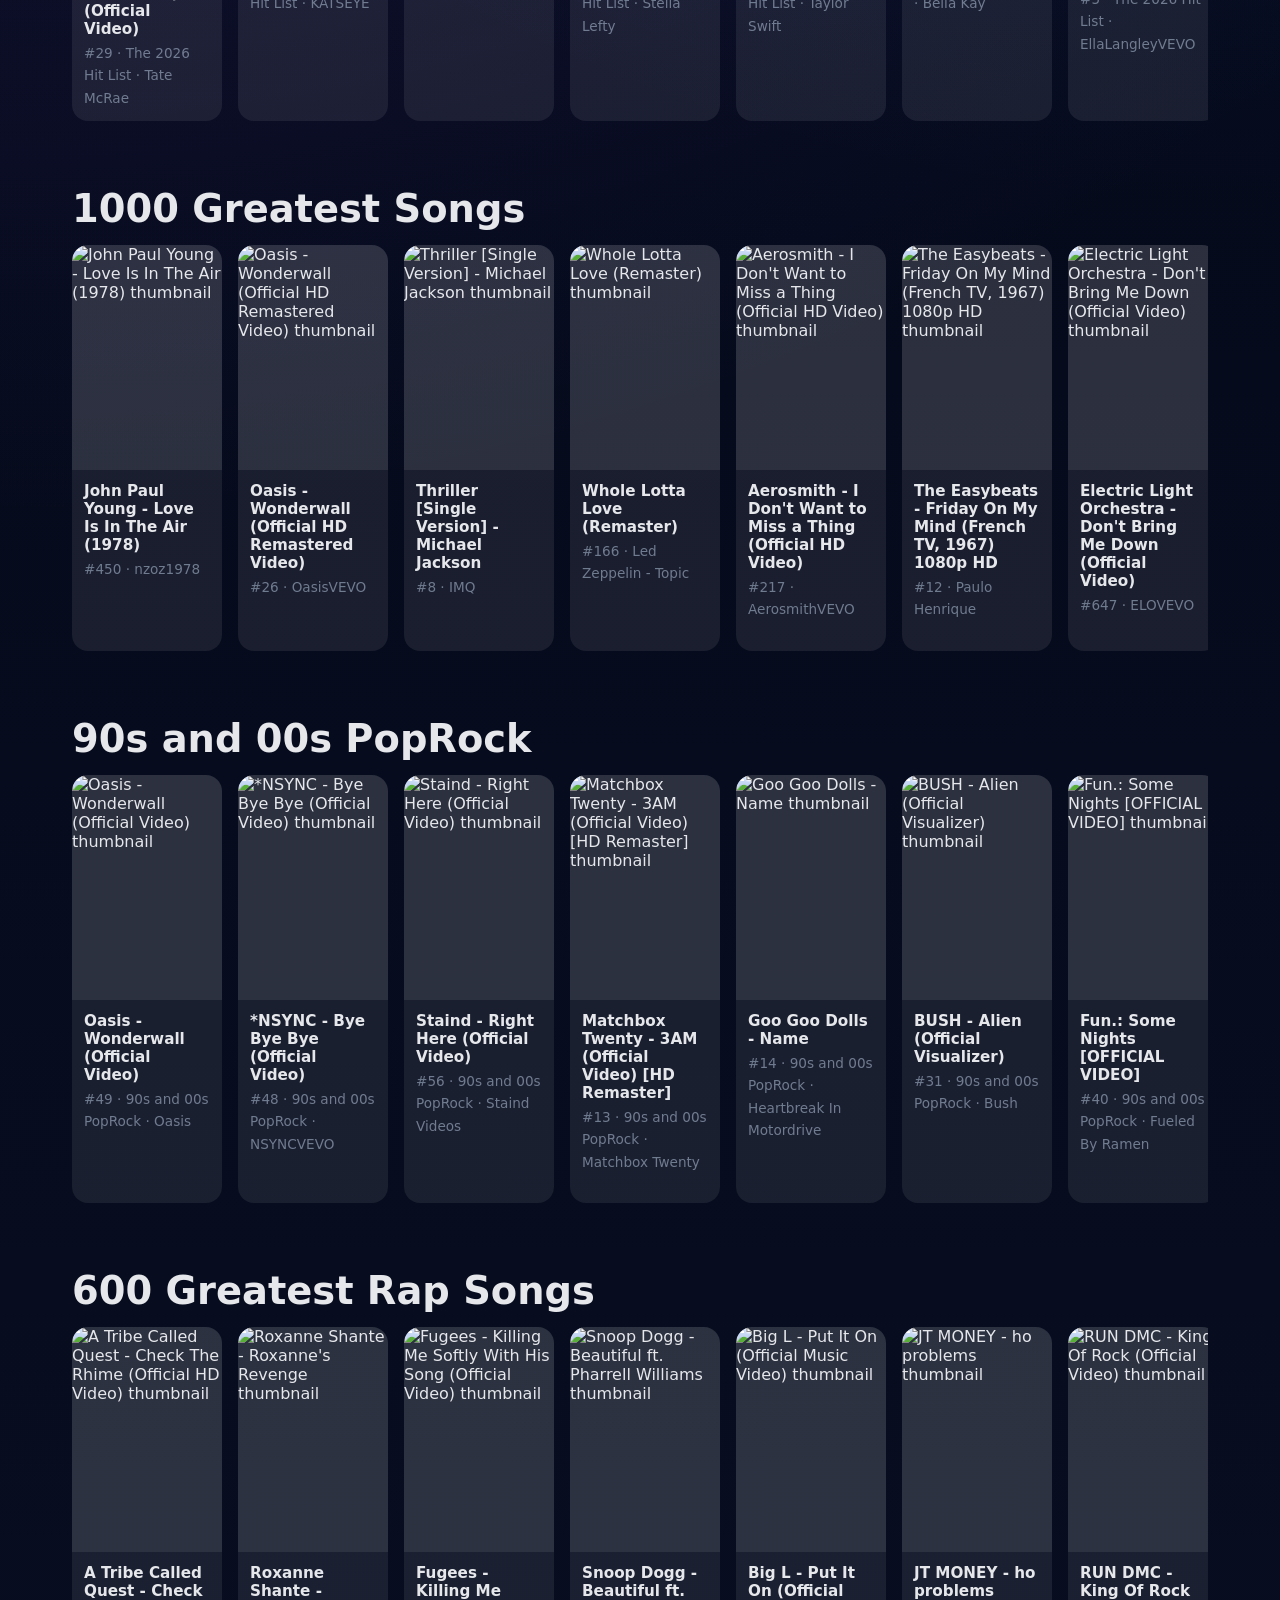
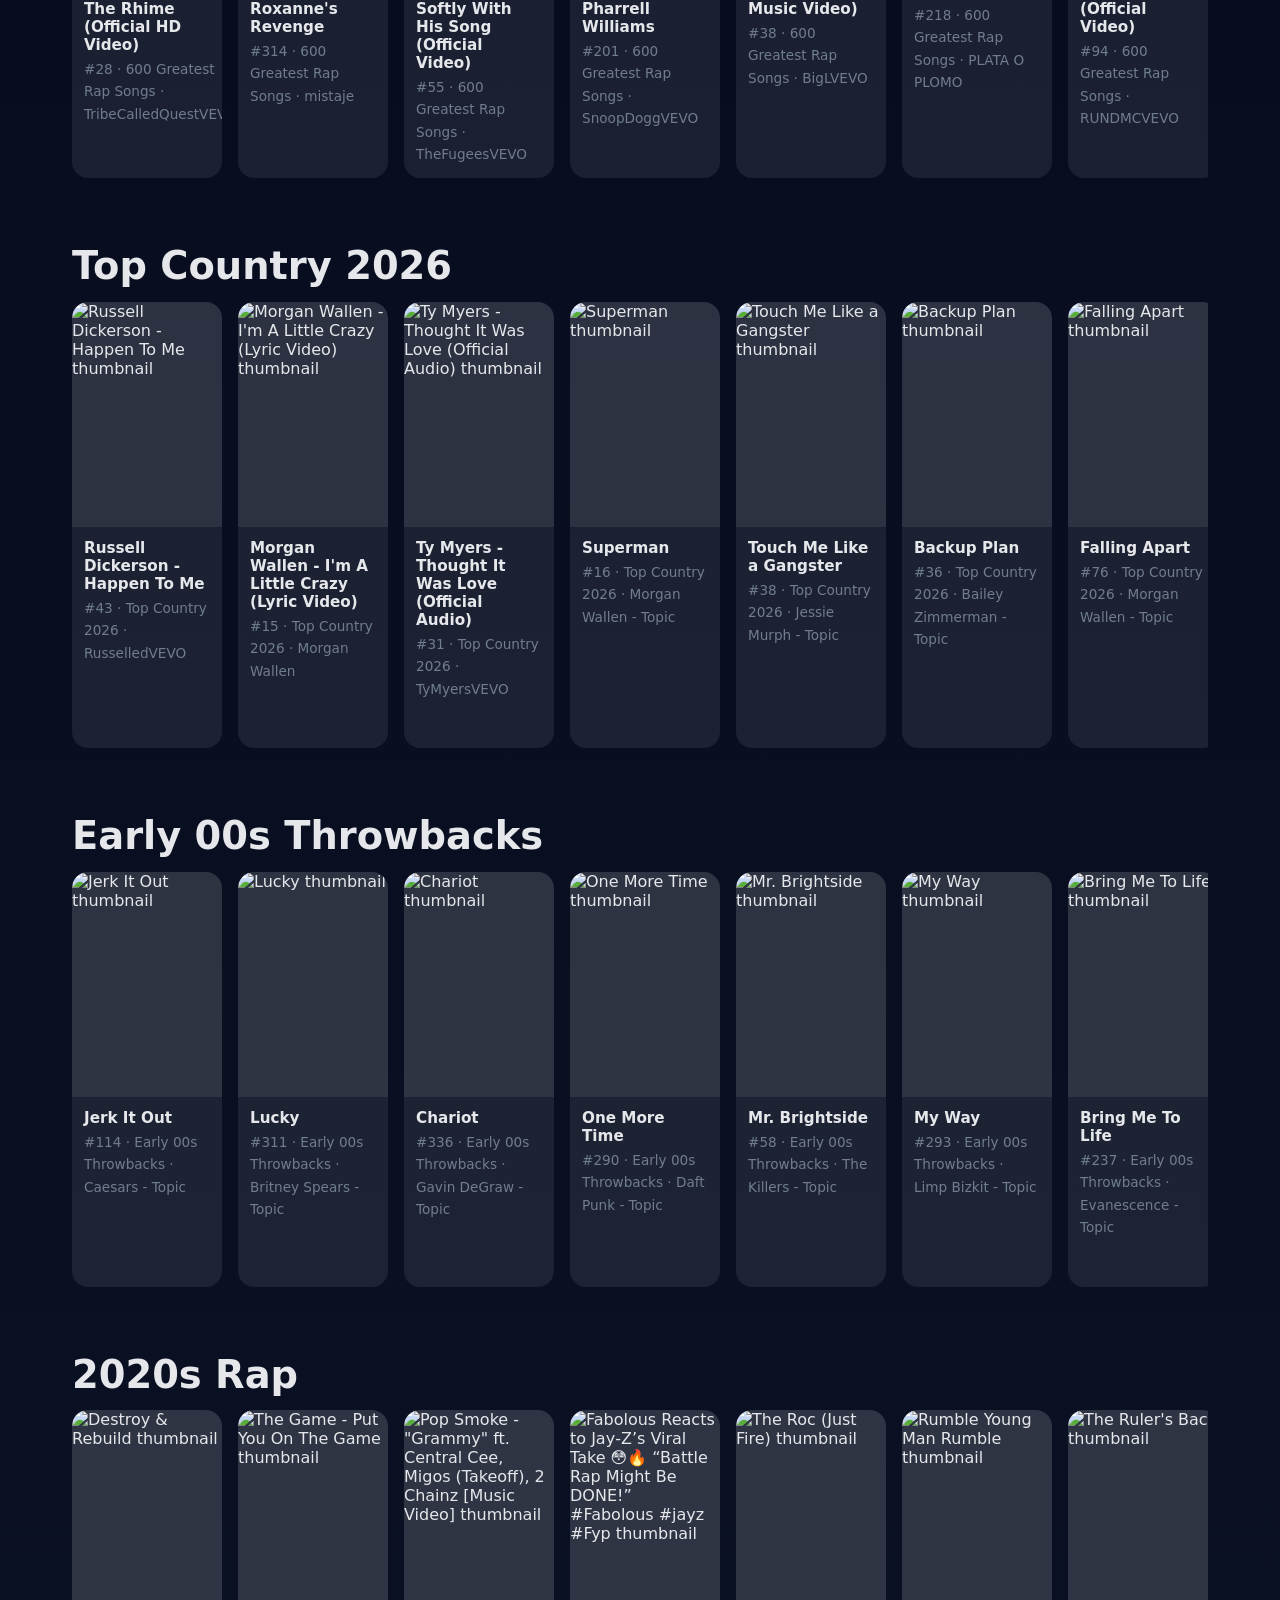
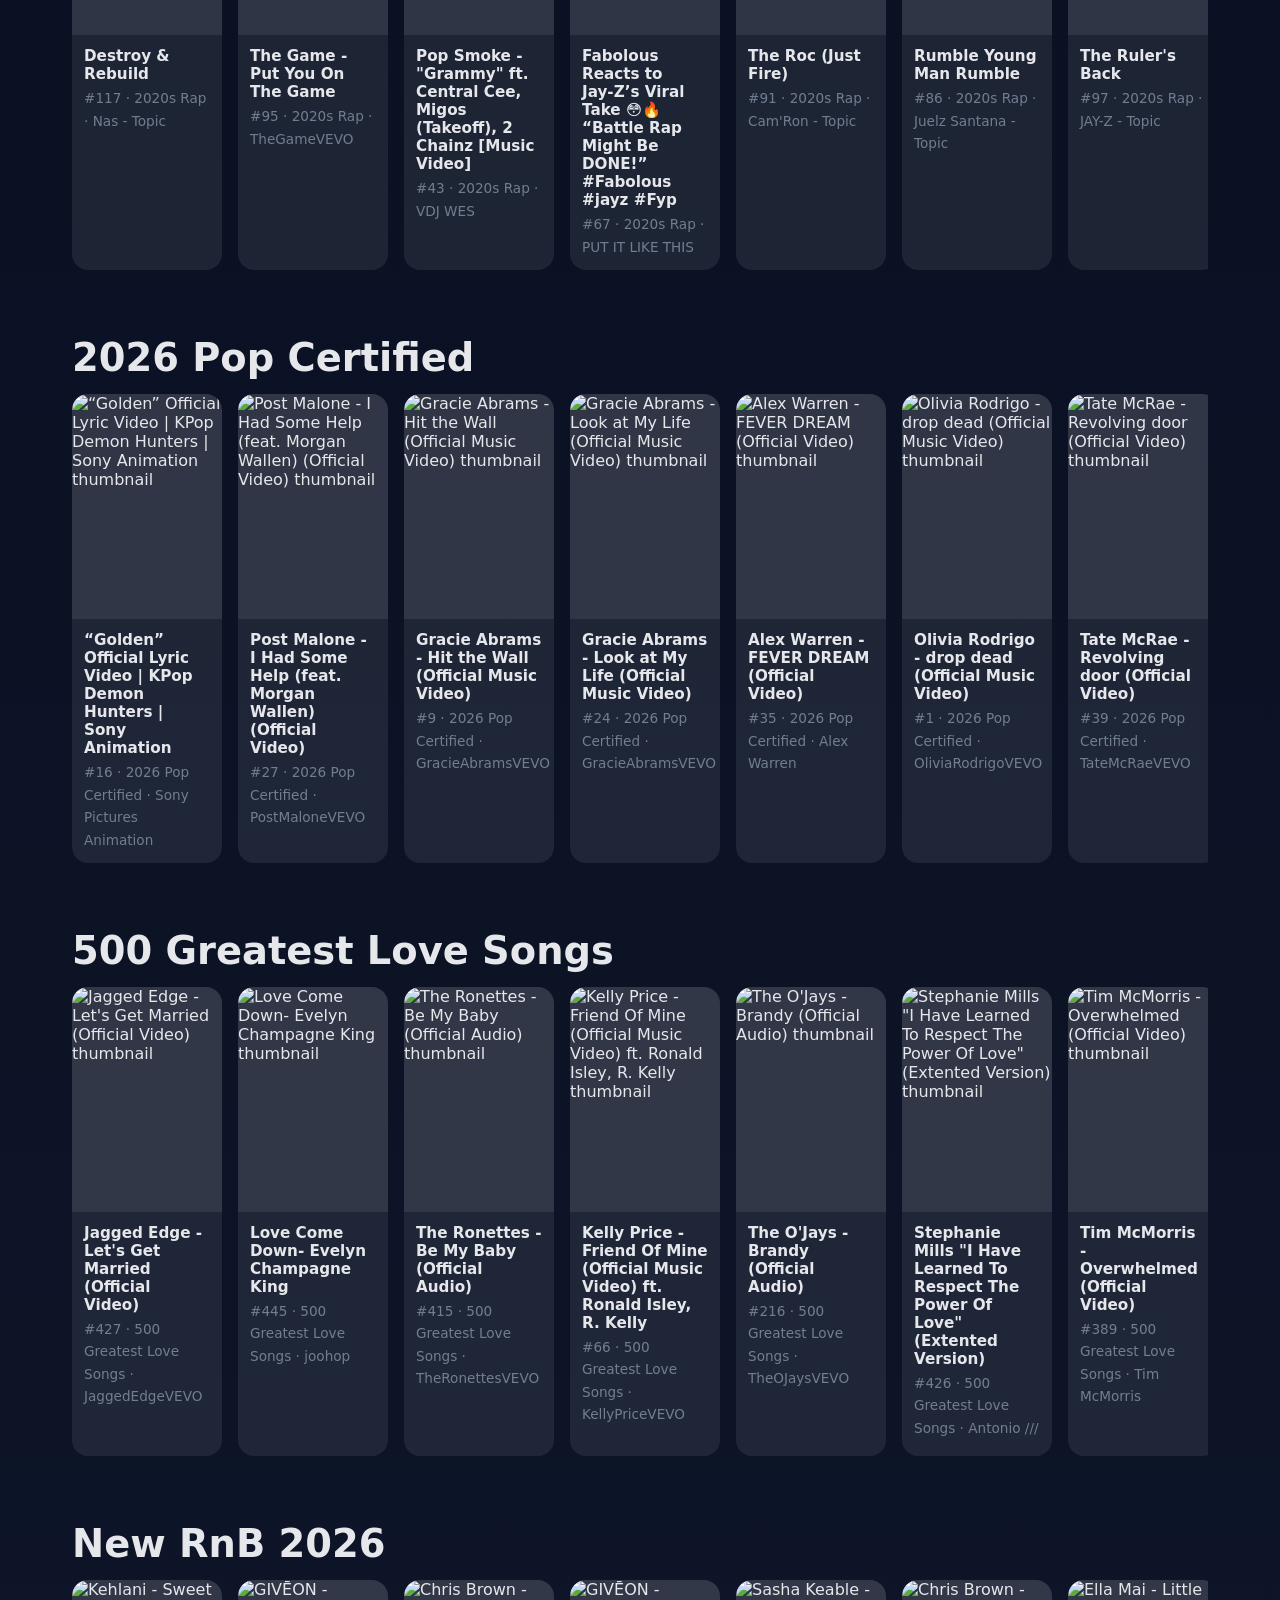
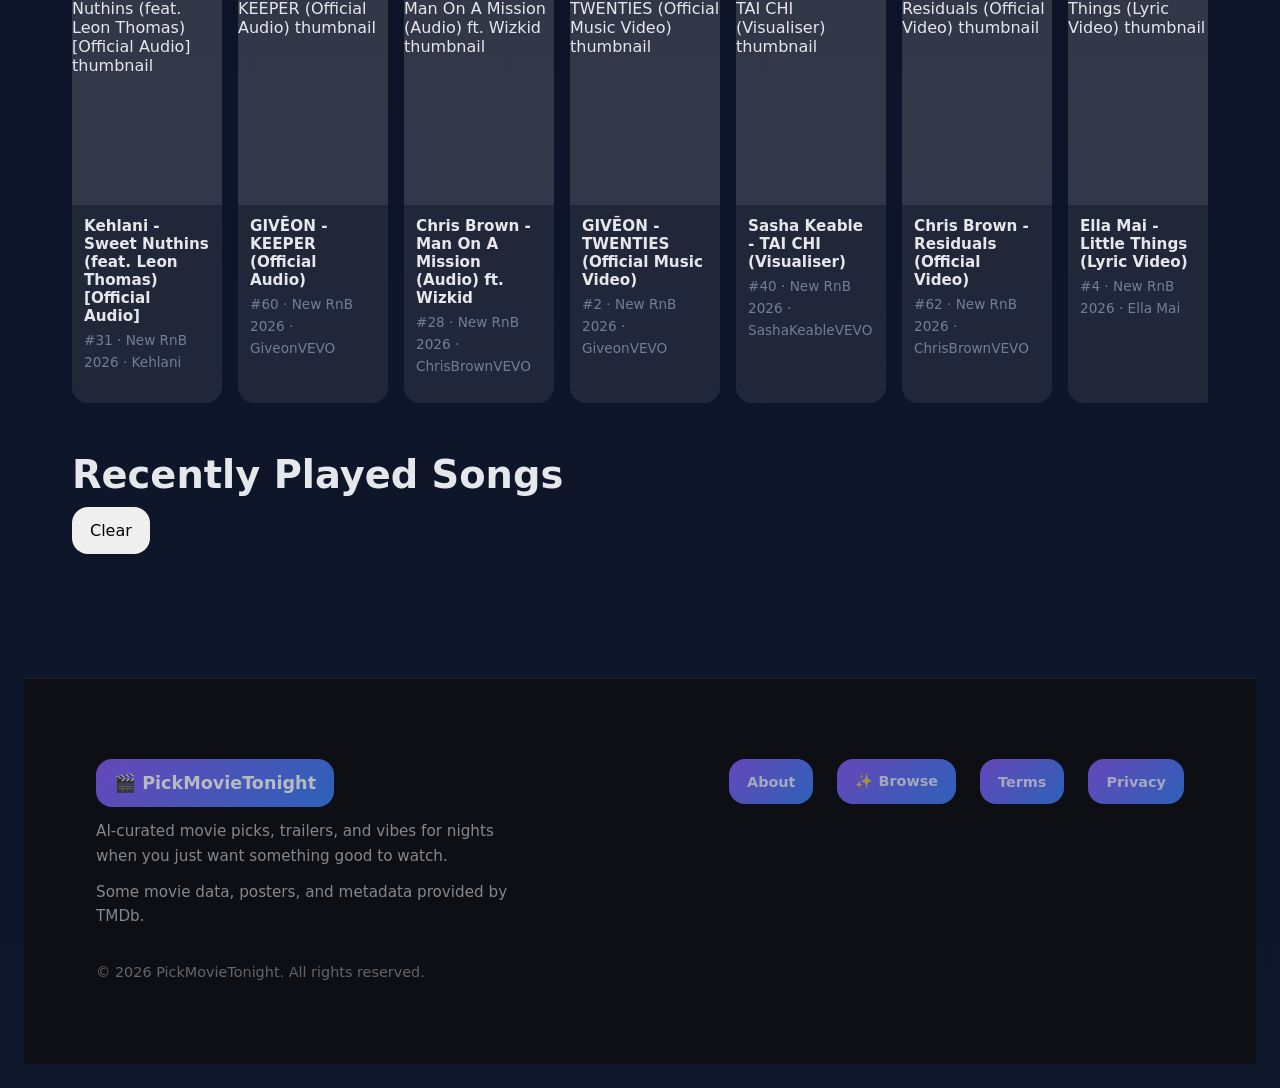
==== commit 6d5b013a: "Add music note icon to Music navigation link" ====
--- a/music/index.html
+++ b/music/index.html
@@ -31,7 +31,7 @@
         <a class="site-logo" href="/">🎬 PickMovieTonight</a>
 
         <nav class="site-nav" aria-label="Main navigation">
-            <a href="/music/">Music</a>
+            <a href="/music/">🎶 Music</a>
             <a href="/browse.html" aria-current="page">✨ Browse</a>
         </nav>
     </header>
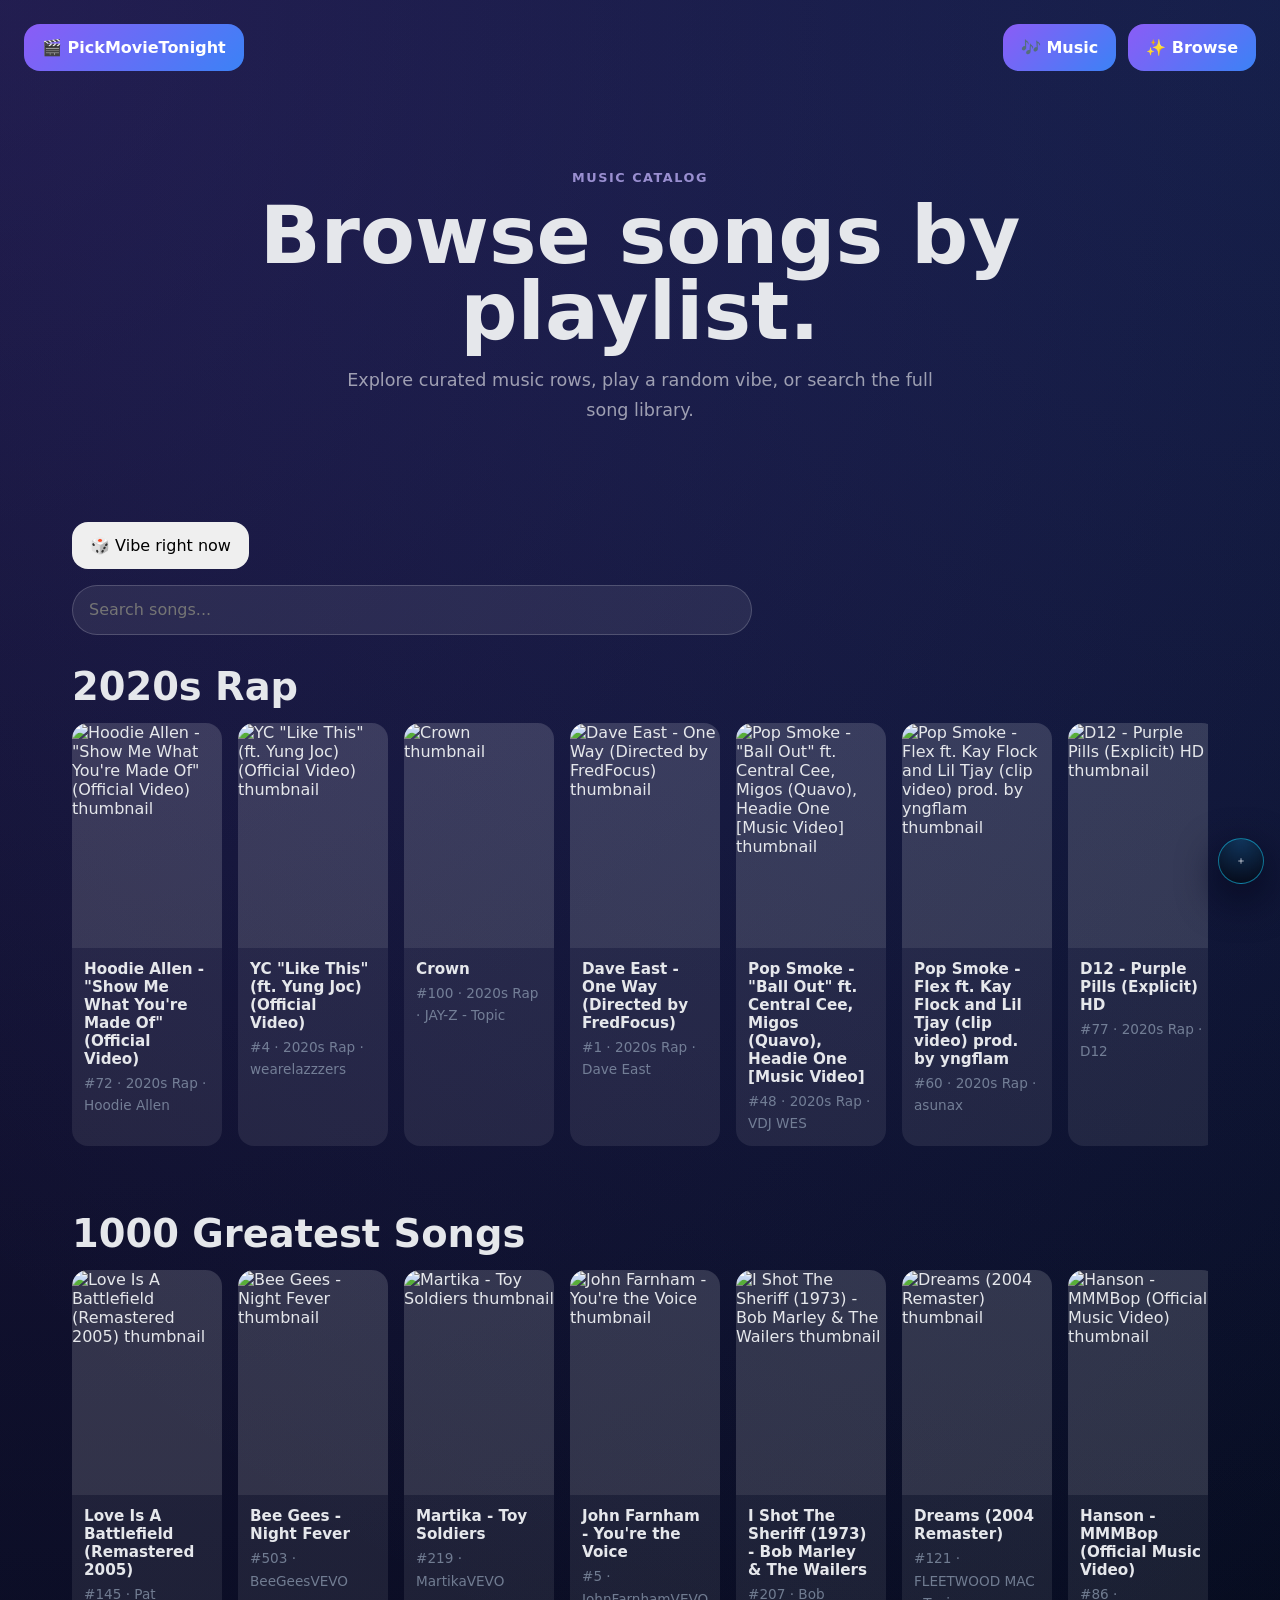
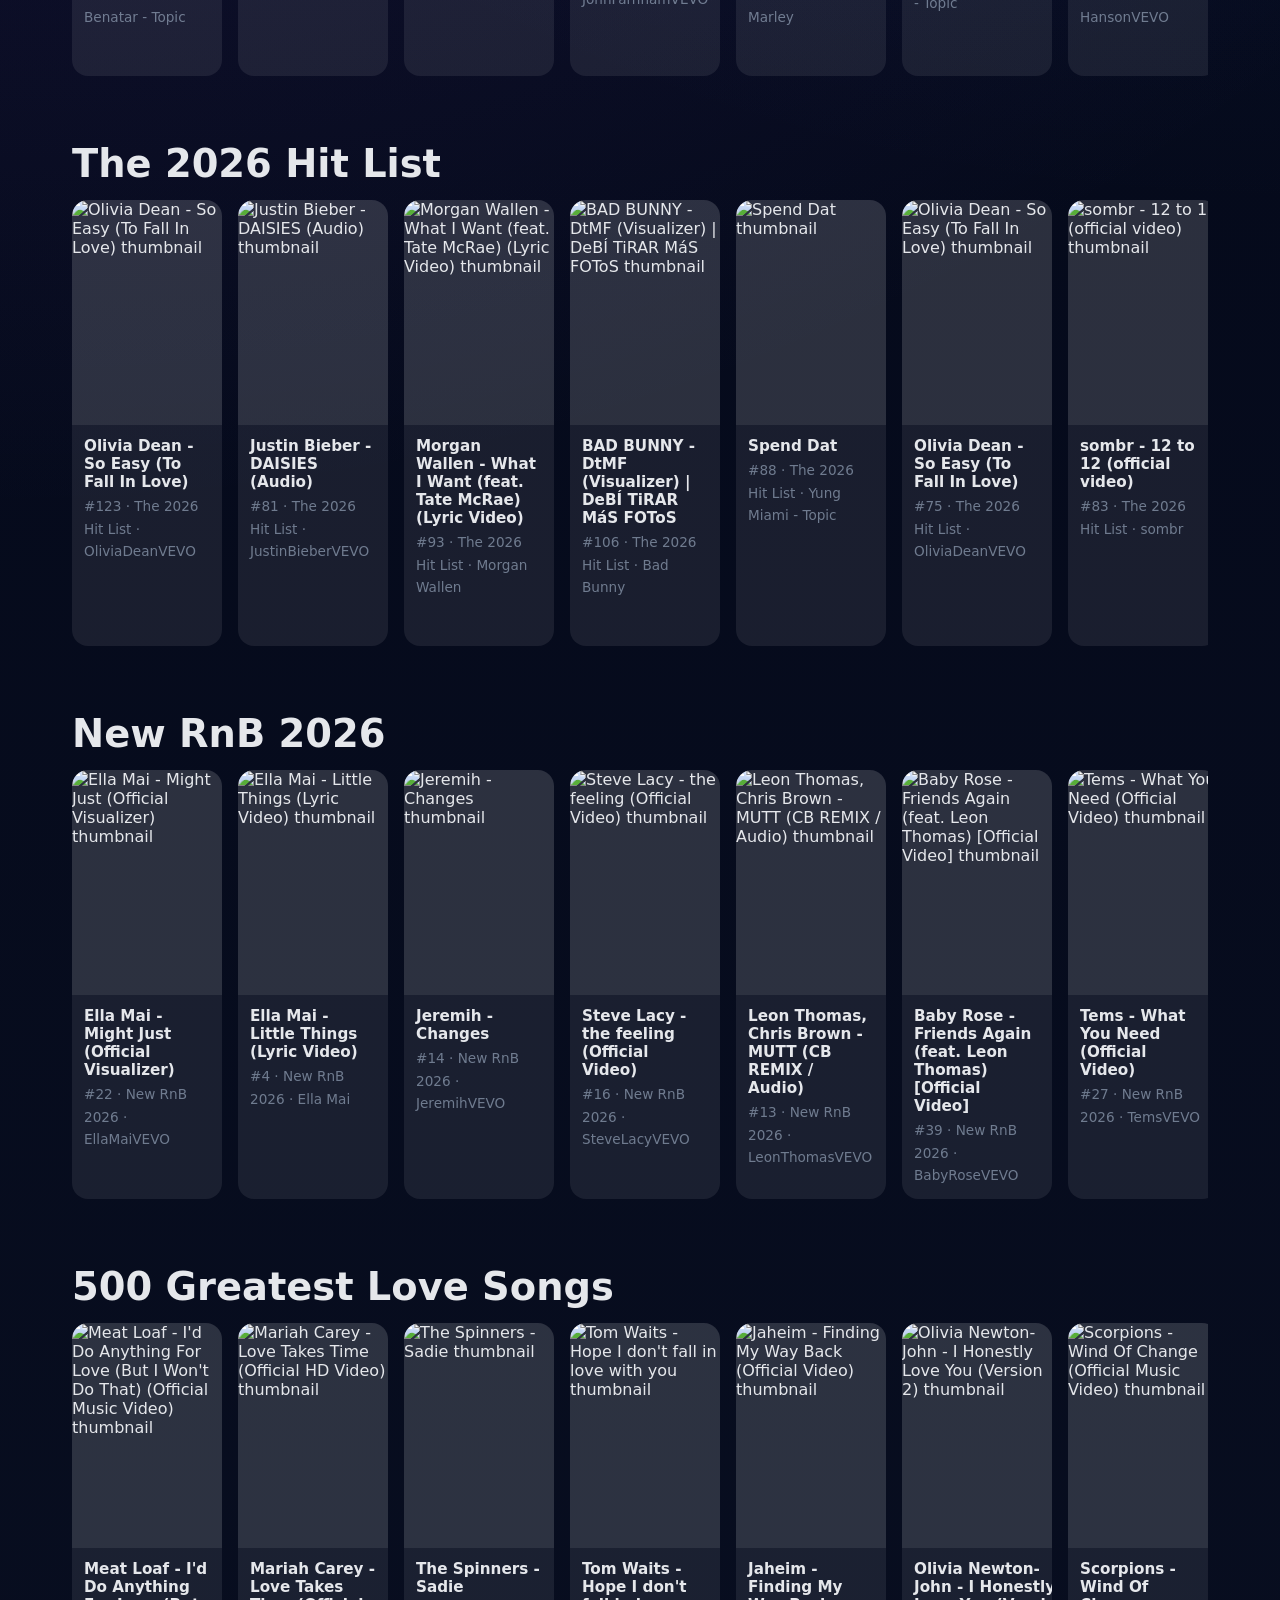
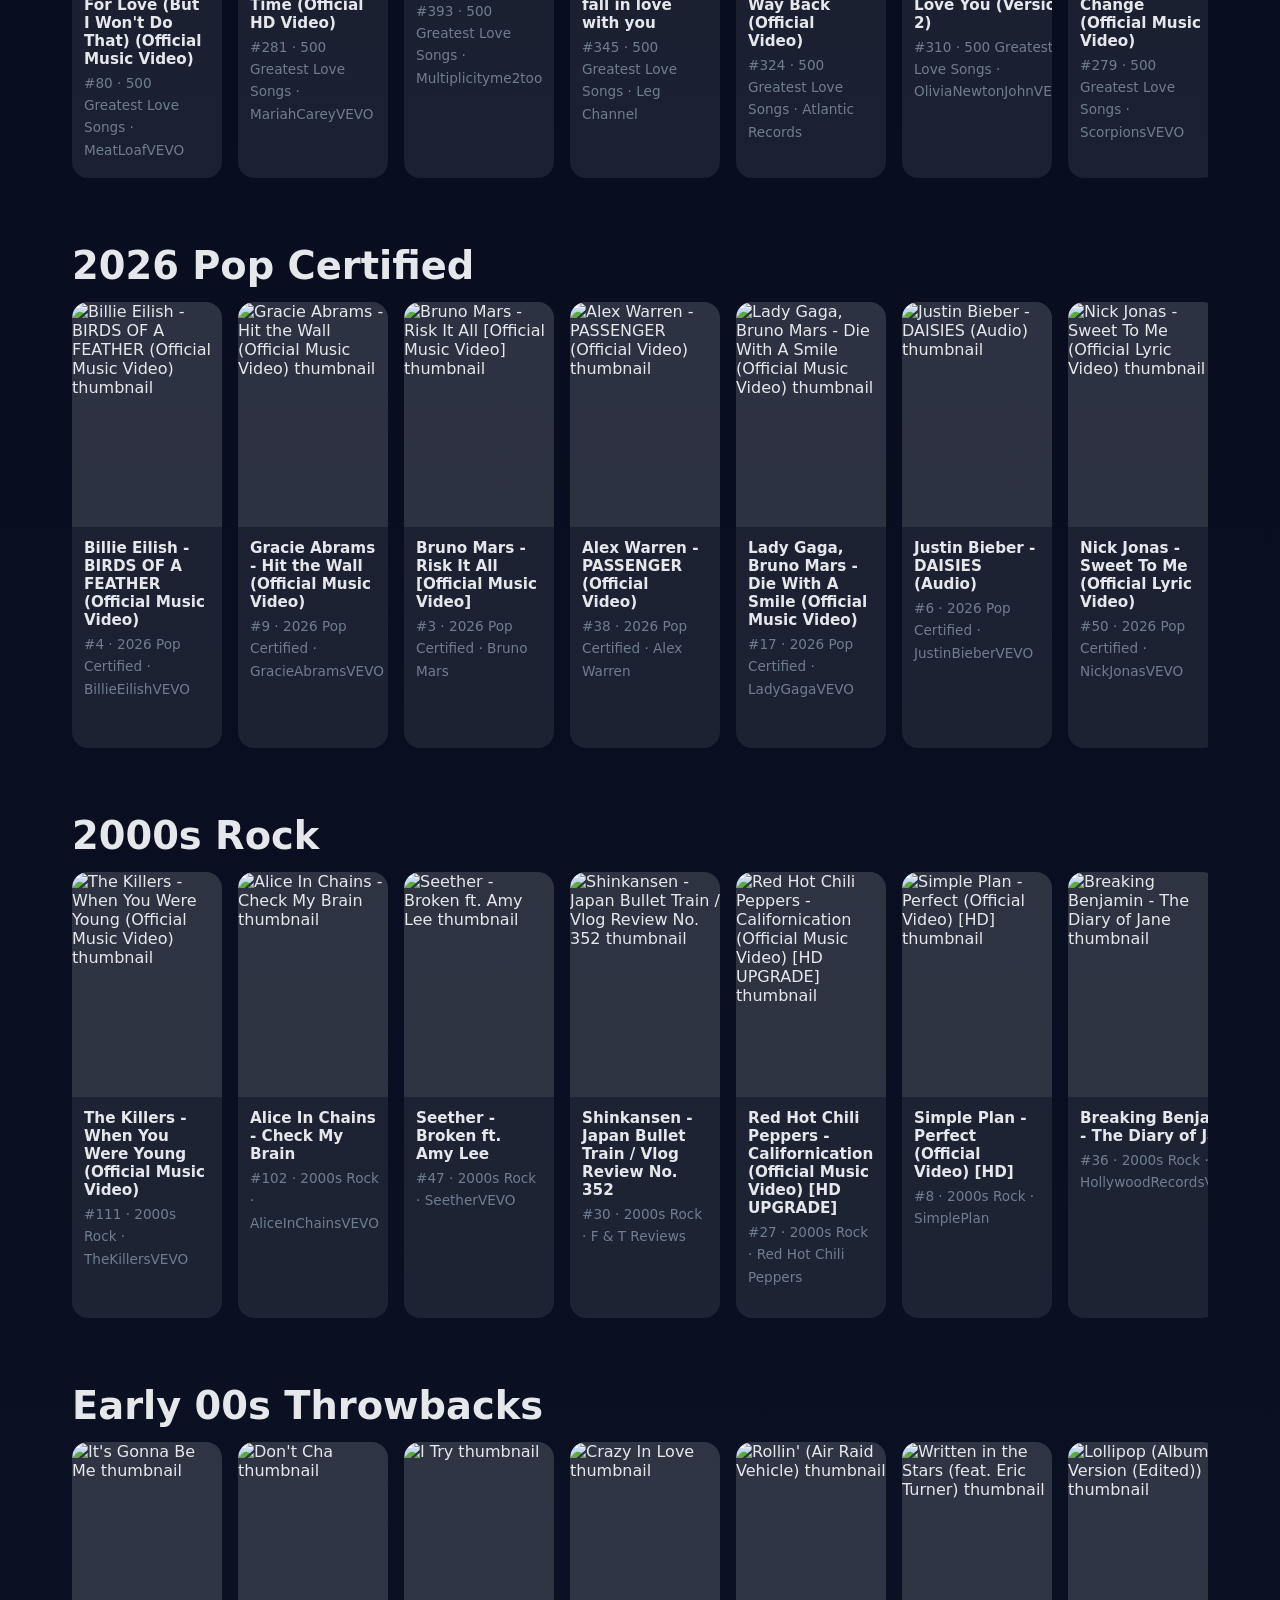
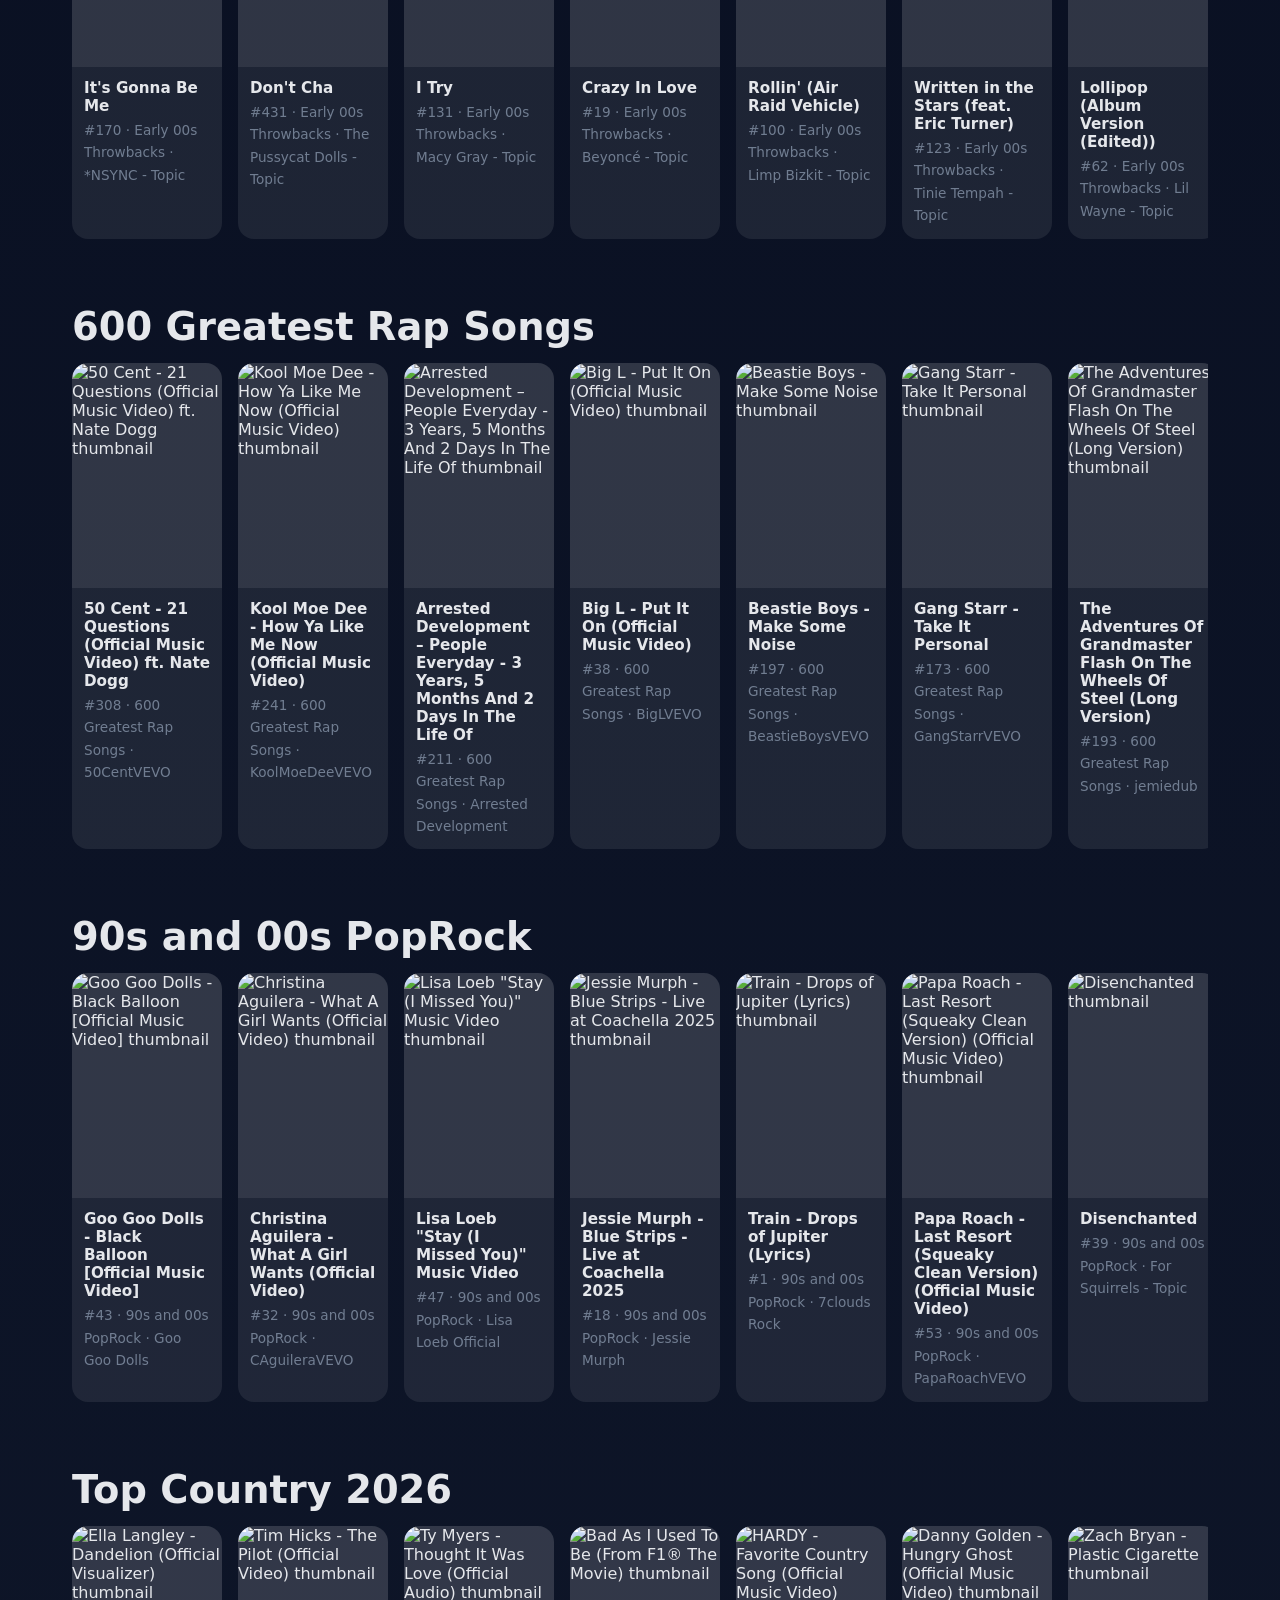
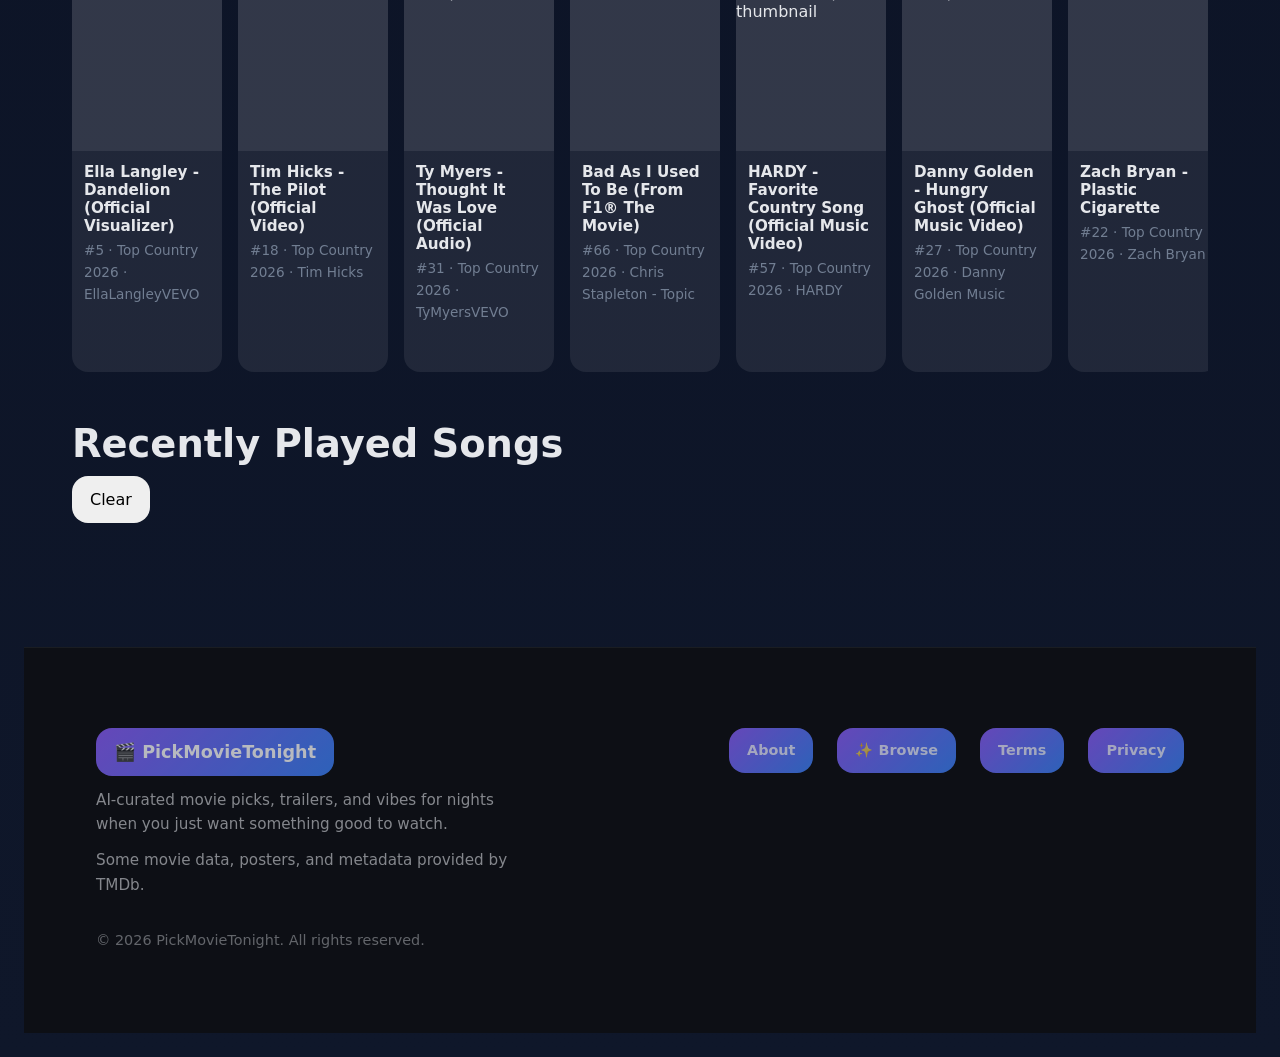
==== commit 90dff981: "Add 2020s Rap playlist to music media player" ====
--- a/music/index.html
+++ b/music/index.html
@@ -22,8 +22,8 @@
     <meta name="robots" content="index, follow">
     <meta name="theme-color" content="#111111">
 
-    <link rel="stylesheet" href="theme.css?v=1.0.3">
-    <link rel="stylesheet" href="browse.css?v=1.0.3">
+    <link rel="stylesheet" href="theme.css?v=1.0.4">
+    <link rel="stylesheet" href="browse.css?v=1.0.4">
 </head>
 
 <body class="browse-page">
@@ -136,10 +136,10 @@
         </div>
     </div>
 
-    <script src="items.js?v=1.0.3" defer></script>
-    <script src="music.js?v=1.0.3" defer></script>
-    <script src="browse.js?v=1.0.3" defer></script>
-    <script src="pr-mini-player-music-yt.js?v=1.0.3" defer></script>
+    <script src="items.js?v=1.0.4" defer></script>
+    <script src="music.js?v=1.0.4" defer></script>
+    <script src="browse.js?v=1.0.4" defer></script>
+    <script src="pr-mini-player-music-yt.js?v=1.0.4" defer></script>
 </body>
 
 </html>
